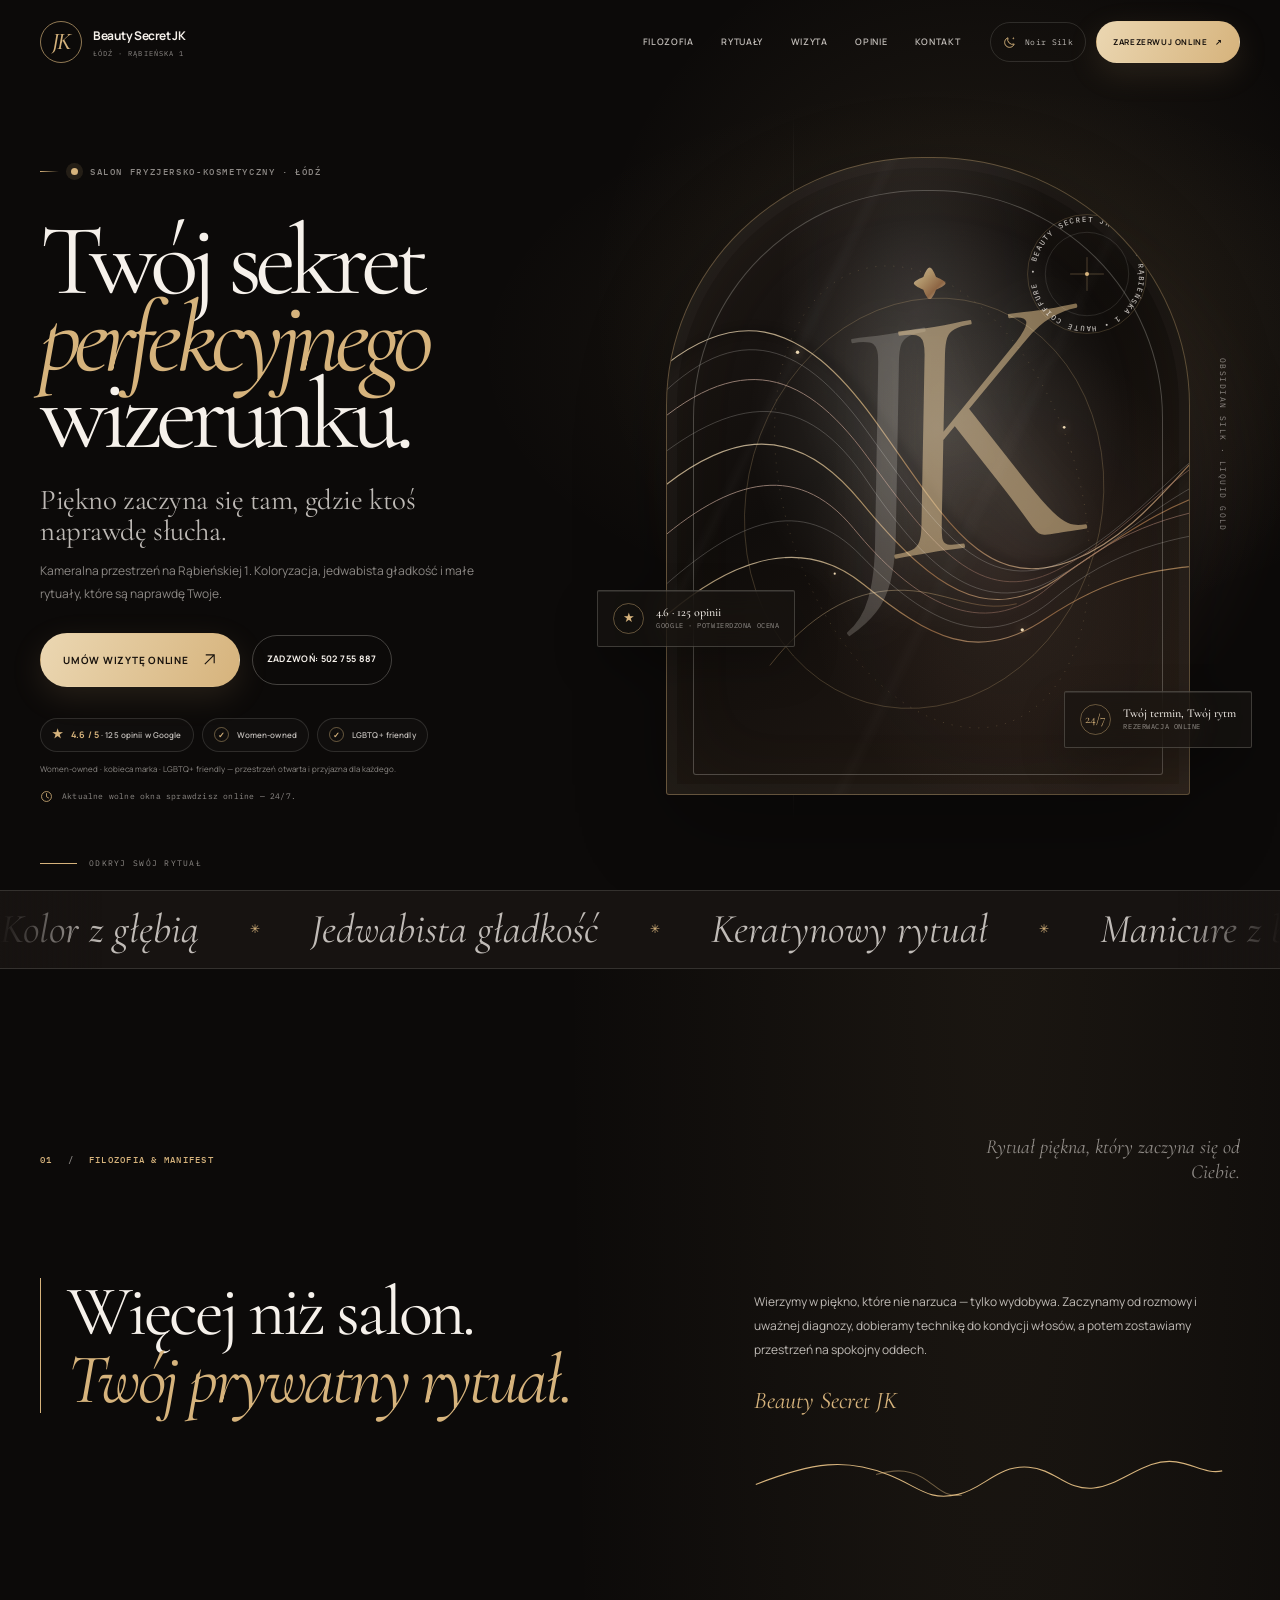
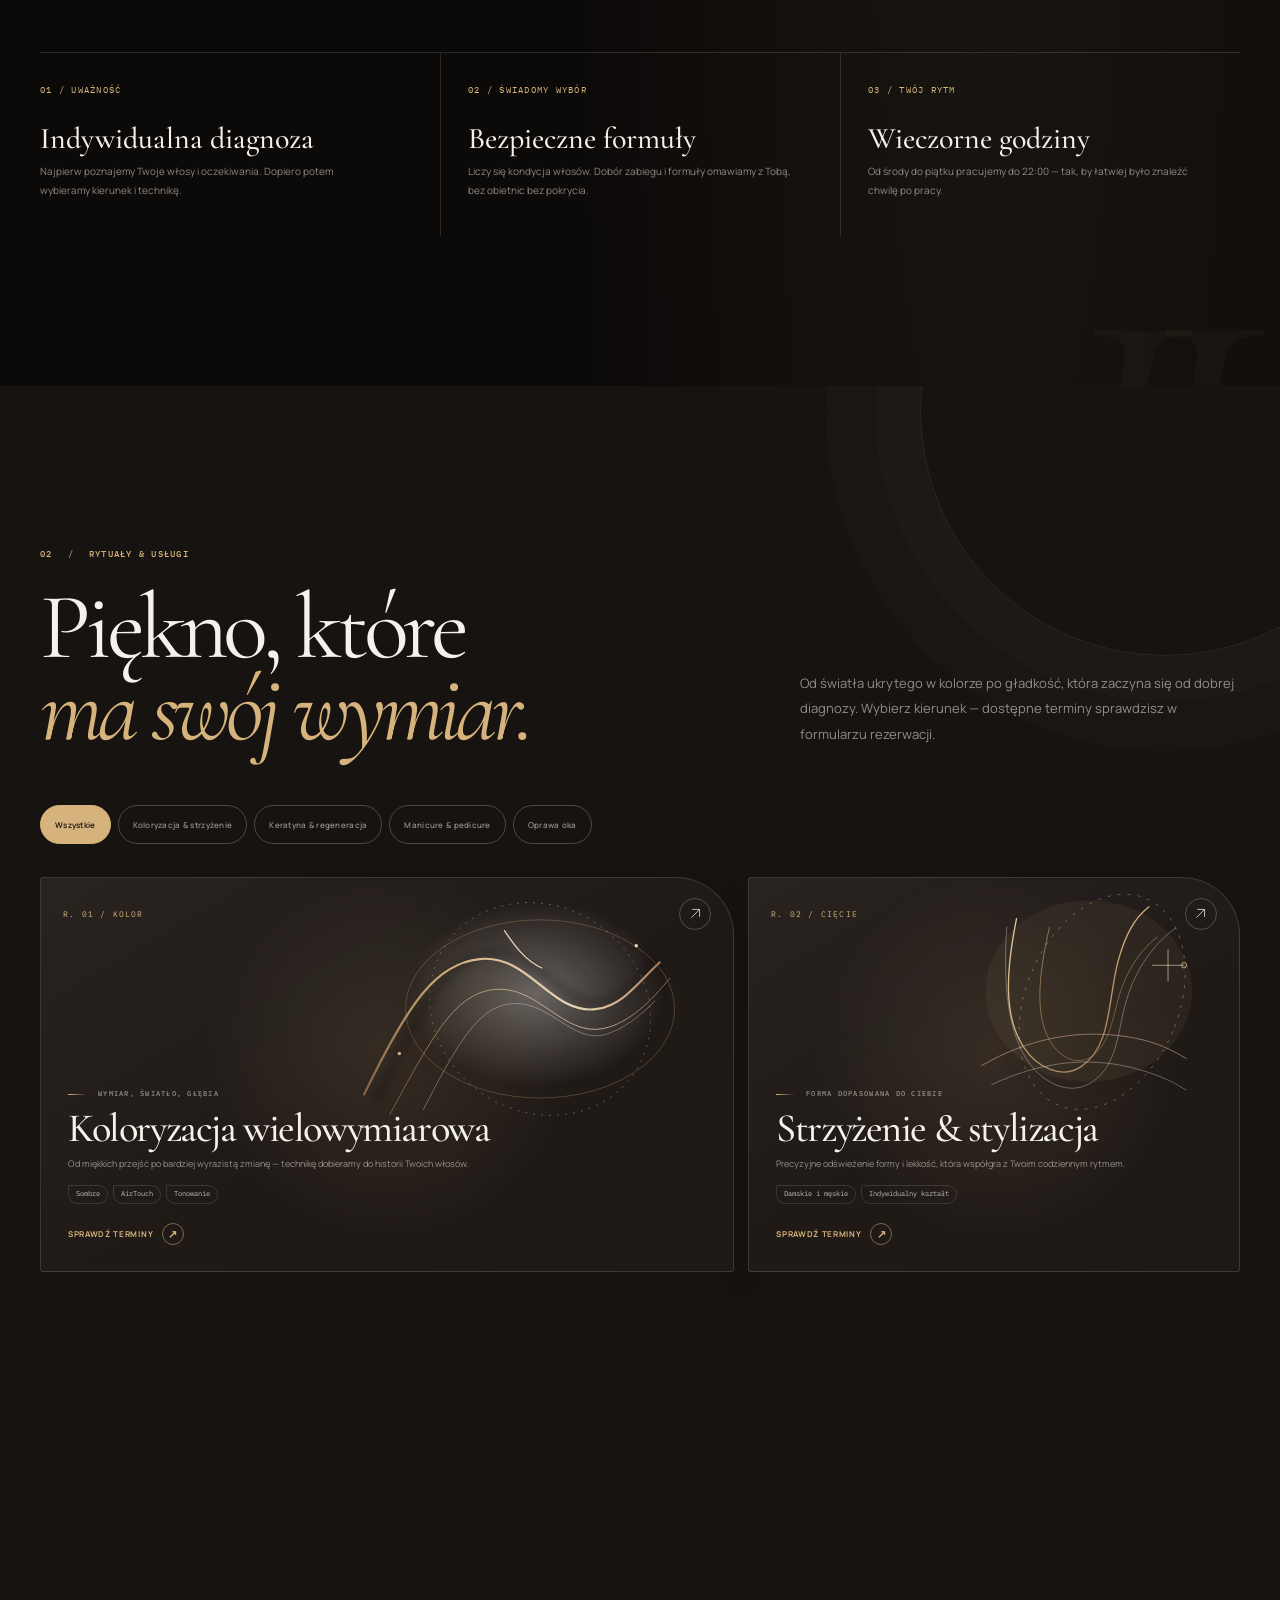
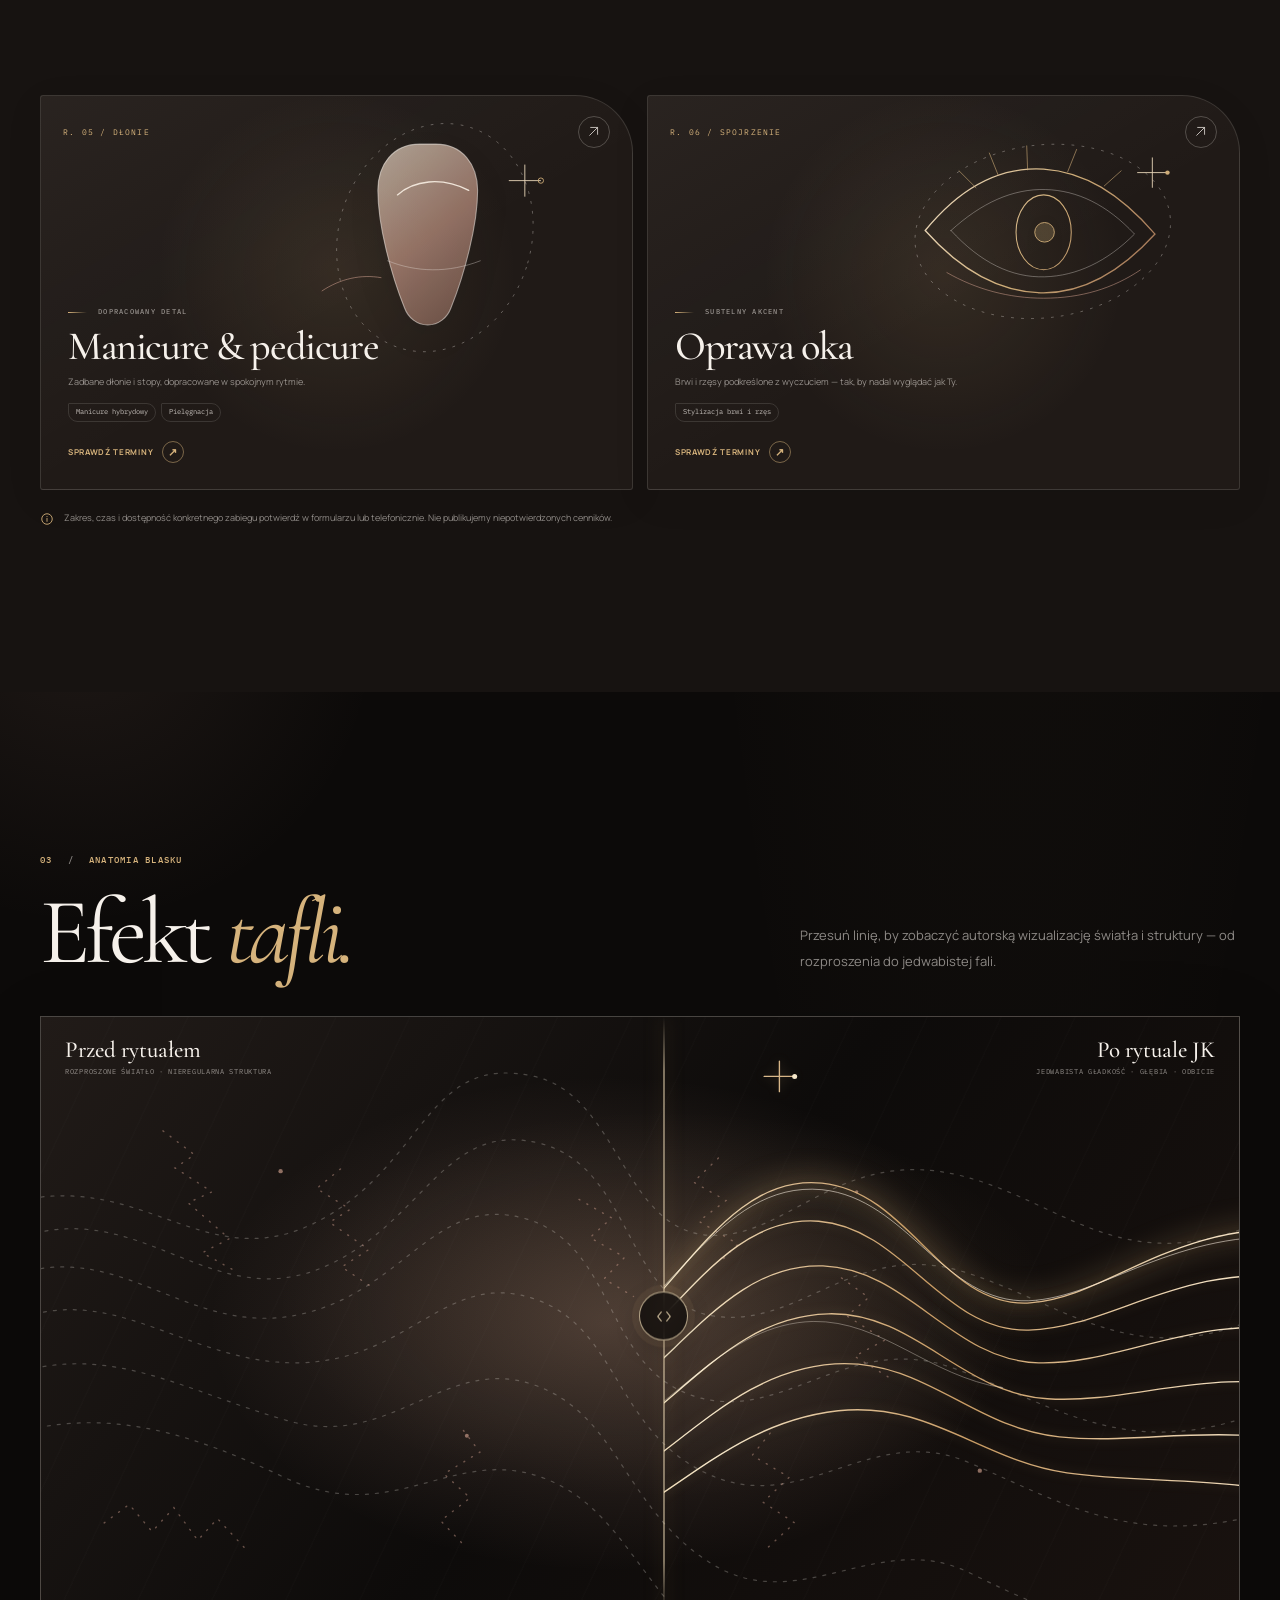
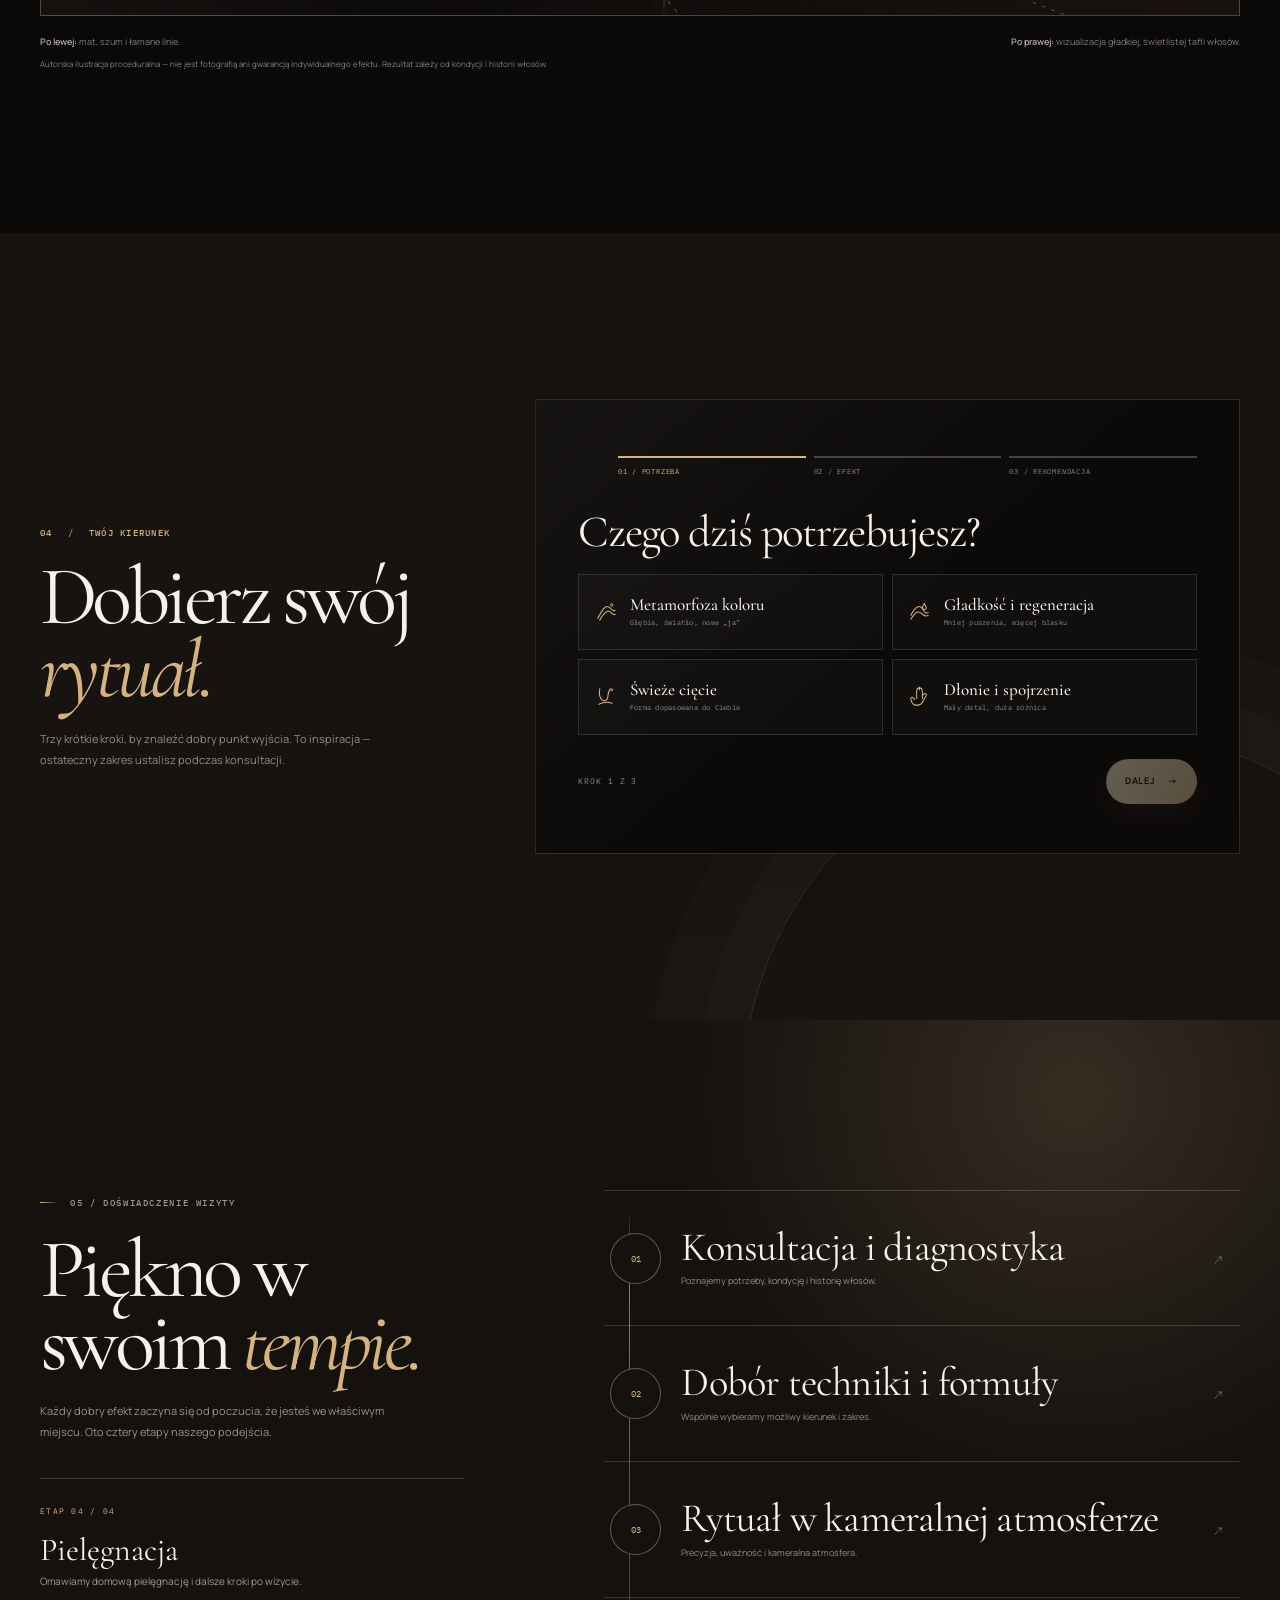
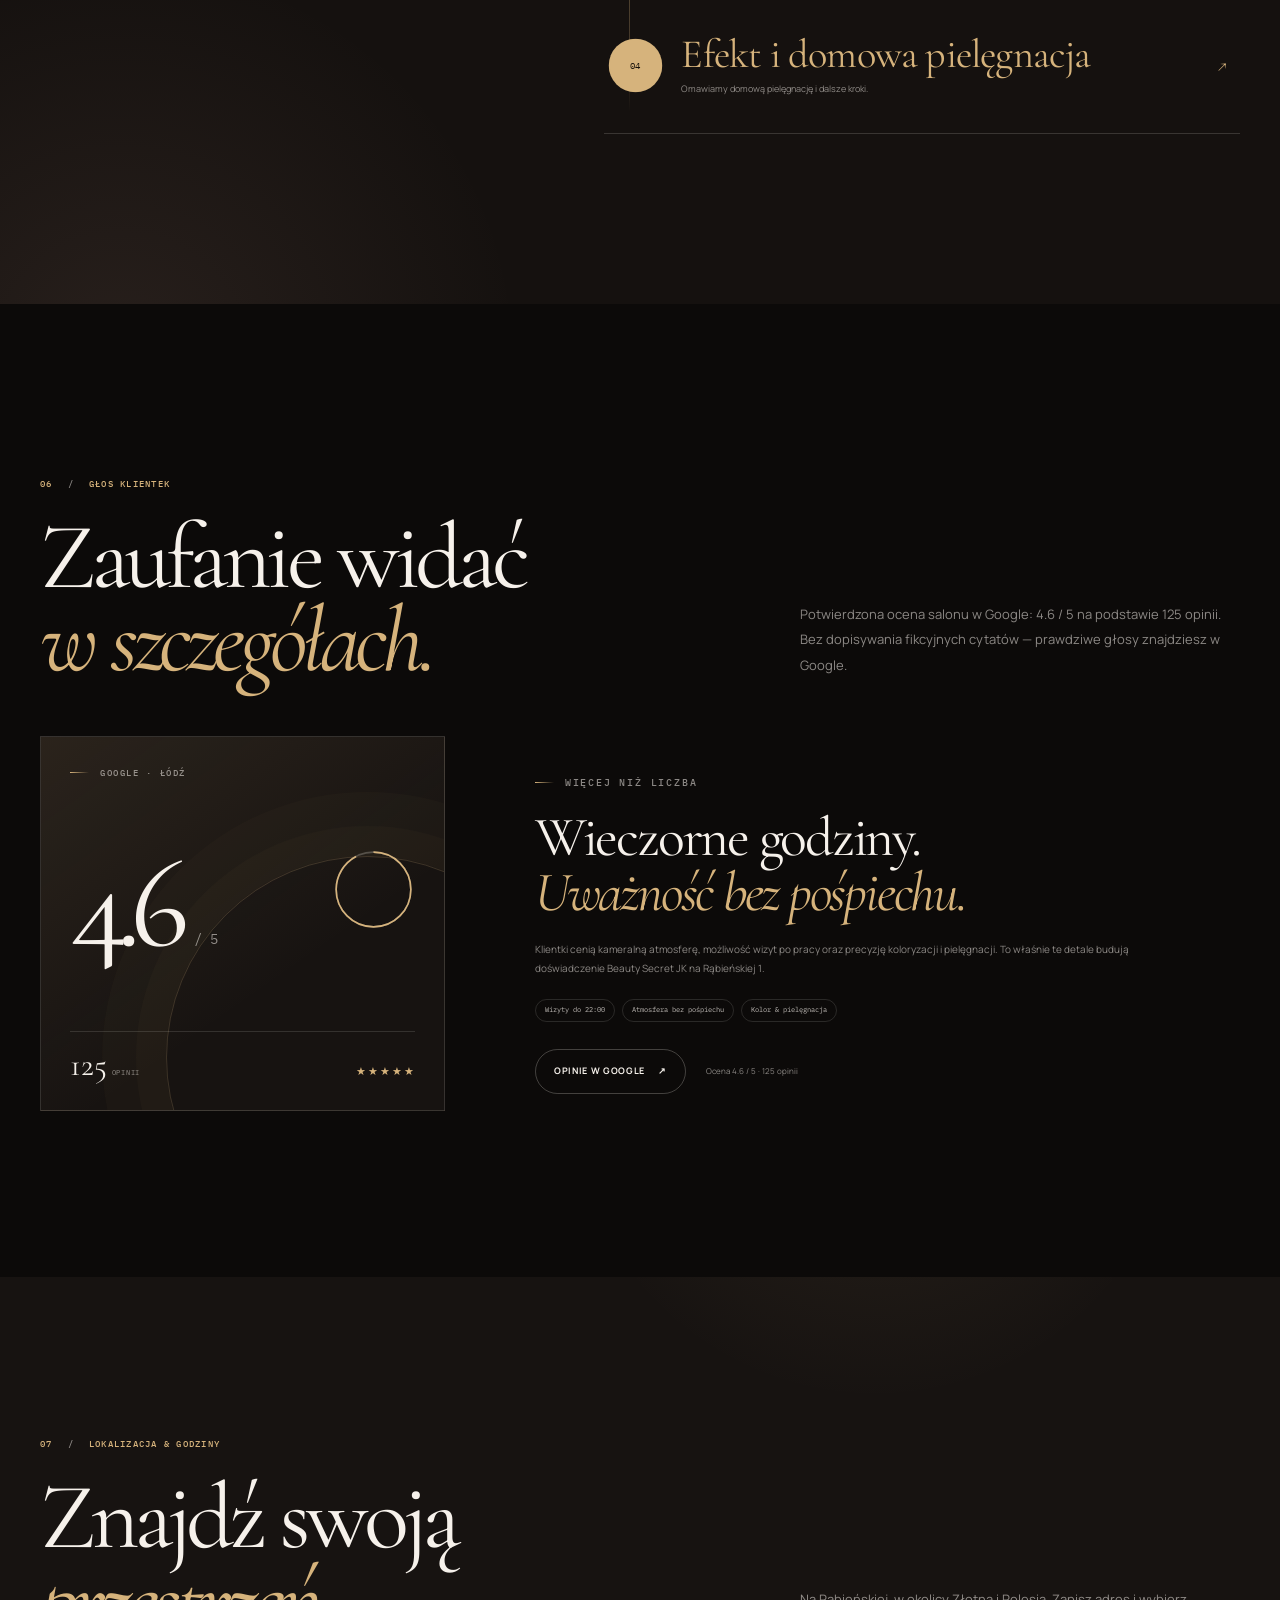
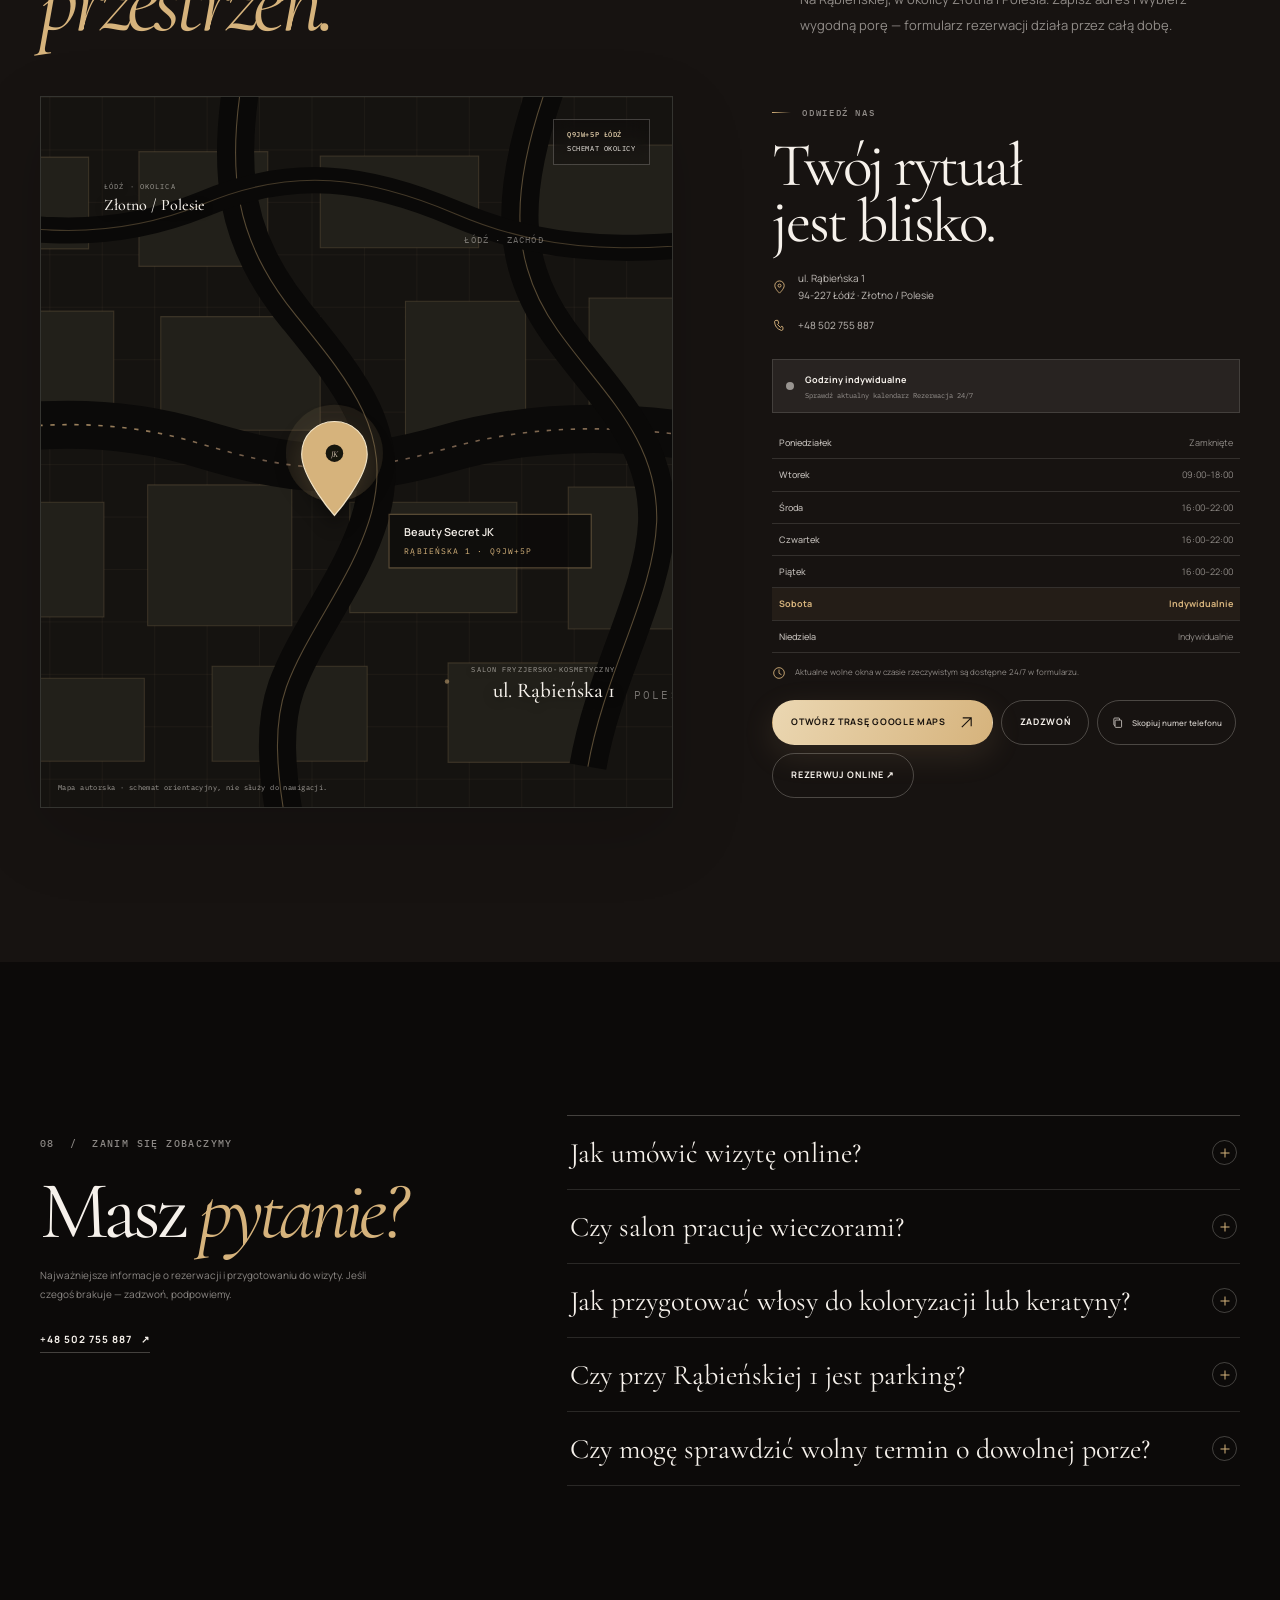
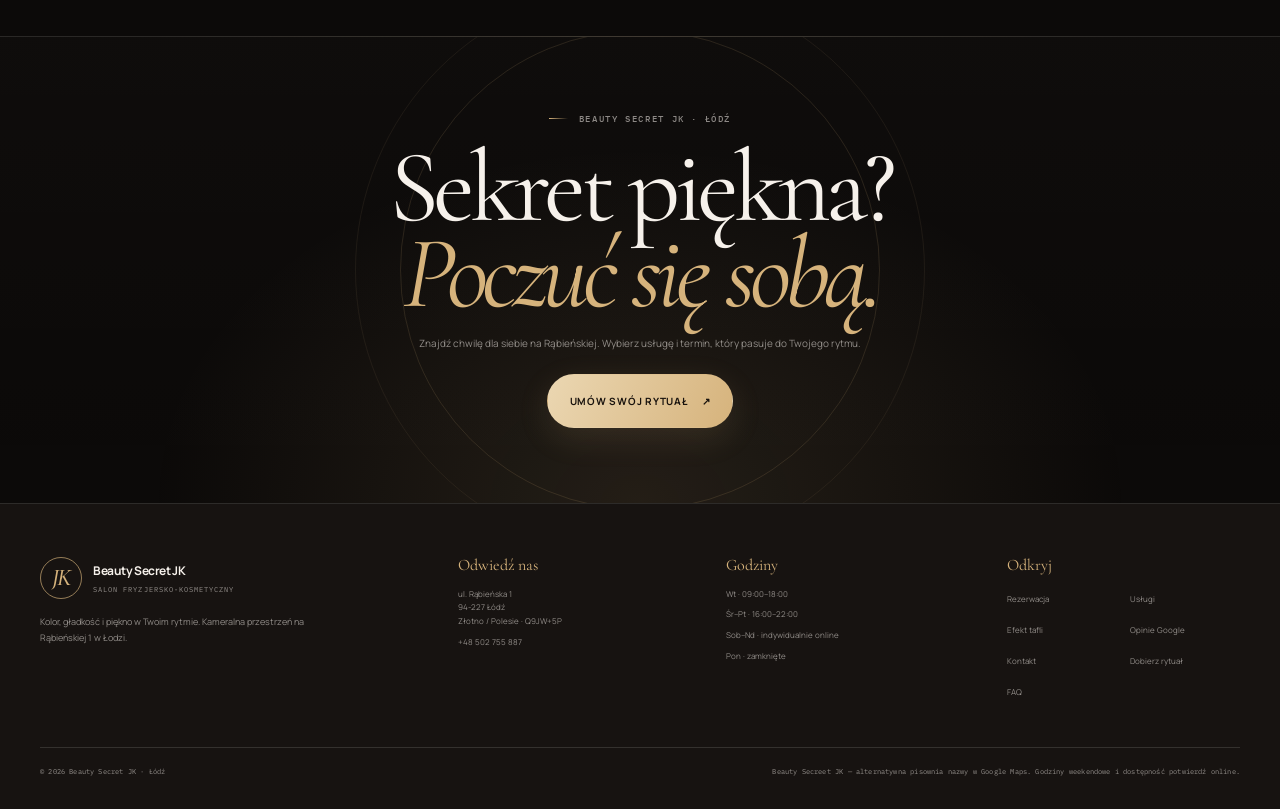
==== index.html @ 76673df2 "Initial deploy: Beauty Secret JK website" ====
<!doctype html>
<html lang="pl" data-theme="noir">
<head>
  <meta charset="utf-8">
  <meta name="viewport" content="width=device-width, initial-scale=1, viewport-fit=cover">
  <meta name="theme-color" content="#0c0a09">
  <meta name="description" content="Beauty Secret JK — kameralny salon fryzjersko-kosmetyczny w Łodzi. Koloryzacja, keratynowe wygładzanie, regeneracja, manicure i oprawa oka. Rąbieńska 1.">
  <meta property="og:type" content="website">
  <meta property="og:title" content="Beauty Secret JK — Twój sekret perfekcyjnego wizerunku">
  <meta property="og:description" content="Salon fryzjersko-kosmetyczny na Rąbieńskiej 1 w Łodzi. Umów swój rytuał piękna online — dostępne terminy 24/7.">
  <meta property="og:locale" content="pl_PL">
<link rel="canonical" href="https://beautysecretjk.pl/">
<meta property="og:url" content="https://beautysecretjk.pl/">
  <title>Beauty Secret JK — salon fryzjersko-kosmetyczny w Łodzi</title>
  <link rel="preconnect" href="https://fonts.googleapis.com">
  <link rel="preconnect" href="https://fonts.gstatic.com" crossorigin>
  <link href="https://fonts.googleapis.com/css2?family=Cormorant+Garamond:ital,wght@0,400;0,500;0,600;1,400;1,500&family=Manrope:wght@400;500;600;700&family=IBM+Plex+Mono:wght@400;500&display=swap" rel="stylesheet">
  <script>document.documentElement.classList.add('js');</script>
  <script type="application/ld+json">
  {
    "@context": "https://schema.org",
    "@type": ["HairSalon", "BeautySalon"],
    "name": "Beauty Secret JK",
    "alternateName": ["Beauty Secreet JK"],
    "description": "Salon fryzjersko-kosmetyczny w Łodzi: koloryzacja, strzyżenie, keratynowe wygładzanie i regeneracja włosów, manicure oraz stylizacja brwi i rzęs.",
    "telephone": "+48502755887",
    "address": {
      "@type": "PostalAddress",
      "streetAddress": "ul. Rąbieńska 1",
      "postalCode": "94-227",
      "addressLocality": "Łódź",
      "addressCountry": "PL"
    },
    "areaServed": { "@type": "City", "name": "Łódź" },
    "hasMap": "https://www.google.com/maps/dir/?api=1&destination=R%C4%85bie%C5%84ska+1%2C+94-227+%C5%81%C3%B3d%C5%BA",
    "sameAs": ["https://beautysecretjk.pl/rezerwacja"],
    "aggregateRating": {
      "@type": "AggregateRating",
      "ratingValue": "4.6",
      "bestRating": "5",
      "reviewCount": "125"
    },
    "openingHours": ["Tu 09:00-18:00", "We 16:00-22:00", "Th 16:00-22:00", "Fr 16:00-22:00"],
    "potentialAction": {
      "@type": "BookAction",
      "target": {
        "@type": "EntryPoint",
        "urlTemplate": "https://beautysecretjk.pl/rezerwacja",
        "actionPlatform": [
          "https://schema.org/DesktopWebPlatform",
          "https://schema.org/MobileWebPlatform"
        ]
      }
    }
  }
  </script>
  <style>
    :root {
      color-scheme: dark;
      --bg: #0c0a09;
      --bg-soft: #171311;
      --bg-raised: #201a17;
      --text: #f6f1eb;
      --text-soft: rgba(246, 241, 235, .76);
      --muted: rgba(246, 241, 235, .55);
      --line: rgba(246, 241, 235, .13);
      --line-strong: rgba(246, 241, 235, .24);
      --gold: #d6b37c;
      --gold-text: #d6b37c;
      --gold-soft: #ebd7b2;
      --rose: #cfa08e;
      --glass: rgba(23, 19, 17, .76);
      --glass-card: rgba(246, 241, 235, .075);
      --serif: "Cormorant Garamond", "Iowan Old Style", Georgia, serif;
      --sans: "Manrope", "Avenir Next", Avenir, Arial, sans-serif;
      --mono: "IBM Plex Mono", "SFMono-Regular", Consolas, monospace;
      --container: min(1280px, calc(100% - 80px));
      --header-height: 84px;
      --ease: cubic-bezier(.22, .72, .2, 1);
      --ease-soft: cubic-bezier(.16, 1, .3, 1);
    }
    :root[data-theme="pearl"] {
      color-scheme: light;
      --bg: #f7f3ec;
      --bg-soft: #ede5d8;
      --bg-raised: #e6dccd;
      --text: #1a1512;
      --text-soft: rgba(26, 21, 18, .78);
      --muted: rgba(26, 21, 18, .70);
      --line: rgba(26, 21, 18, .14);
      --line-strong: rgba(26, 21, 18, .27);
      --gold: #a67c46;
      --gold-text: #6b4b23;
      --gold-soft: #c49a63;
      --rose: #b98270;
      --glass: rgba(247, 243, 236, .82);
      --glass-card: rgba(255, 255, 255, .54);
    }
    *, *::before, *::after { box-sizing: border-box; }
    html { scroll-behavior: smooth; scroll-padding-top: calc(var(--header-height) + 22px); }
    body {
      margin: 0;
      overflow-x: hidden;
      background: radial-gradient(ellipse at 78% 6%, rgba(214, 179, 124, .075), transparent 31%), var(--bg);
      color: var(--text);
      font: 400 14px/1.7 var(--sans);
      -webkit-font-smoothing: antialiased;
      text-rendering: optimizeLegibility;
      transition: background-color .4s ease, color .4s ease;
    }
    body::before {
      position: fixed;
      z-index: 1000;
      inset: 0;
      pointer-events: none;
      content: "";
      opacity: .025;
      background-image: url("data:image/svg+xml,%3Csvg viewBox='0 0 180 180' xmlns='http://www.w3.org/2000/svg'%3E%3Cfilter id='n'%3E%3CfeTurbulence type='fractalNoise' baseFrequency='.88' numOctaves='3' stitchTiles='stitch'/%3E%3C/filter%3E%3Crect width='100%25' height='100%25' filter='url(%23n)' opacity='.75'/%3E%3C/svg%3E");
      mix-blend-mode: soft-light;
    }
    img, svg { display: block; max-width: 100%; }
    a { color: inherit; text-decoration: none; }
    button, input { color: inherit; font: inherit; }
    button, a { -webkit-tap-highlight-color: transparent; }
    button { touch-action: manipulation; }
    [hidden] { display: none !important; }
    :focus-visible { outline: 2px solid var(--gold); outline-offset: 4px; }
    ::selection { color: var(--bg); background: var(--gold); }
    .skip-link {
      position: fixed; z-index: 2000; top: 12px; left: 16px; padding: 10px 16px;
      border-radius: 99px; color: var(--bg); background: var(--gold);
      transform: translateY(-160%); transition: transform .25s var(--ease);
    }
    .skip-link:focus { transform: translateY(0); }
    html.theme-switching *, html.theme-switching *::before, html.theme-switching *::after { transition: none !important; }
    .page-progress { position: fixed; z-index: 1200; inset: 0 auto auto 0; width: 0; height: 2px; background: linear-gradient(90deg, var(--rose), var(--gold-soft)); box-shadow: 0 0 14px rgba(214, 179, 124, .48); pointer-events: none; }
    .cursor-glow {
      position: fixed; z-index: 3; top: 0; left: 0; width: 430px; height: 430px; border-radius: 50%;
      opacity: 0; pointer-events: none; transform: translate(-50%, -50%);
      background: radial-gradient(circle, rgba(214, 179, 124, .13), rgba(207, 160, 142, .045) 33%, transparent 68%);
      mix-blend-mode: screen; transition: opacity .3s ease;
    }
    .cursor-glow.is-visible { opacity: .8; }
    .container { width: var(--container); margin-inline: auto; }
    .eyebrow { display: inline-flex; align-items: center; gap: 11px; margin: 0; color: var(--muted); font: 500 9px/1.5 var(--mono); letter-spacing: .18em; text-transform: uppercase; }
    .eyebrow::before { width: 19px; height: 1px; flex: 0 0 auto; content: ""; background: linear-gradient(90deg, var(--gold), transparent); }
    .eyebrow--light { color: rgba(246, 241, 235, .6); }
    .eyebrow--light::before { background: linear-gradient(90deg, var(--gold), transparent); }
    .section-kicker { display: flex; align-items: center; gap: 15px; color: var(--gold-text); font: 500 9px/1 var(--mono); letter-spacing: .14em; text-transform: uppercase; }
    .section-kicker span { color: var(--muted); }
    .section-title { margin: 0; font: 400 clamp(3.2rem, 7.3vw, 7.1rem)/.88 var(--serif); letter-spacing: -.055em; }
    .section-title em { color: var(--gold); font-weight: 400; }
    .section-intro { max-width: 440px; margin: 0; color: var(--muted); font-size: 13px; line-height: 1.95; }
    .section-head { display: flex; align-items: end; justify-content: space-between; gap: 45px; margin-bottom: 54px; }
    .section-head .heading-block { display: grid; gap: 20px; }
    .section-head .section-intro { padding-bottom: 4px; }
    .gold-rule { width: 100%; height: 1px; border: 0; background: linear-gradient(90deg, transparent, var(--gold), rgba(207, 160, 142, .38), transparent); opacity: .62; }
    .button {
      --mag-x: 0px; --mag-y: 0px;
      position: relative; isolation: isolate; display: inline-flex; align-items: center; justify-content: center; gap: 13px;
      min-height: 54px; padding: 0 22px; border: 1px solid transparent; border-radius: 999px;
      font-size: 10px; font-weight: 700; letter-spacing: .075em; line-height: 1.2; text-transform: uppercase;
      cursor: pointer; transform: translate3d(var(--mag-x), var(--mag-y), 0);
      transition: transform .35s var(--ease), color .3s ease, background .3s ease, border-color .3s ease, box-shadow .3s ease;
    }
    .button svg { width: 15px; height: 15px; flex: 0 0 auto; transition: transform .3s var(--ease); }
    .button:hover svg { transform: translate(3px, -3px); }
    .button--gold { color: #18120d; background: linear-gradient(115deg, var(--gold-soft), var(--gold)); box-shadow: 0 10px 32px rgba(214, 179, 124, .13); }
    .button--gold:hover { box-shadow: 0 14px 40px rgba(214, 179, 124, .25); filter: brightness(1.06); }
    .button--ghost { border-color: var(--line-strong); color: var(--text); background: transparent; }
    .button--ghost:hover { border-color: var(--gold); color: var(--gold); background: rgba(214, 179, 124, .055); }
    .button--small { min-height: 45px; padding-inline: 18px; font-size: 9px; }
    .text-link { display: inline-flex; align-items: center; gap: 9px; padding-bottom: 4px; border-bottom: 1px solid var(--line-strong); font-size: 10px; font-weight: 700; letter-spacing: .1em; text-transform: uppercase; transition: color .25s, gap .25s, border-color .25s; }
    .text-link:hover { gap: 14px; border-color: var(--gold); color: var(--gold); }

    /* A brief opening gesture: decorative only, never a loading dependency. */
    .intro-screen { display: none; }
    html.js .intro-screen {
      position: fixed; z-index: 1500; inset: 0; display: grid; place-content: center; justify-items: center; gap: 17px;
      color: var(--text); background: var(--bg); pointer-events: none;
      animation: intro-unveil .8s var(--ease) forwards;
    }
    .intro-screen::before { position: absolute; inset: 0; content: ""; background: radial-gradient(circle at 50% 46%, rgba(214, 179, 124, .12), transparent 25%); }
    .intro-seal { position: relative; display: grid; place-items: center; width: 79px; height: 79px; border: 1px solid rgba(214, 179, 124, .6); border-radius: 50%; color: var(--gold); font: italic 500 38px/.8 var(--serif); letter-spacing: -.08em; text-shadow: 0 0 25px rgba(214, 179, 124, .45); animation: intro-mark .8s var(--ease-soft) both; }
    .intro-seal::before, .intro-seal::after { position: absolute; inset: 5px; border: 1px solid rgba(214, 179, 124, .2); border-radius: inherit; content: ""; }
    .intro-seal::after { inset: -7px; border-color: rgba(214, 179, 124, .13); }
    .intro-caption { position: relative; margin: 0; color: var(--muted); font: 400 8px/1.3 var(--mono); letter-spacing: .24em; text-transform: uppercase; animation: intro-mark .7s .08s both; }
    @keyframes intro-unveil { 0% { opacity: 1; clip-path: inset(0 0 0 0); } 100% { opacity: 0; visibility: hidden; clip-path: inset(0 0 100% 0); } }
    @keyframes intro-mark { 0% { opacity: 0; transform: scale(.78); } 65% { opacity: 1; transform: scale(1.06); } 100% { opacity: 1; transform: scale(1); } }

    /* Navigation */
    .site-header { position: fixed; z-index: 110; inset: 0 0 auto; border-bottom: 1px solid transparent; background: transparent; transition: background .35s ease, border-color .35s ease, box-shadow .35s ease; }
    .site-header.is-scrolled { border-color: var(--line); background: var(--glass); box-shadow: 0 10px 36px rgba(0, 0, 0, .08); backdrop-filter: blur(18px) saturate(1.14); -webkit-backdrop-filter: blur(18px) saturate(1.14); }
    .header-inner { display: flex; align-items: center; gap: clamp(17px, 2.3vw, 34px); width: var(--container); min-height: var(--header-height); margin-inline: auto; }
    .brand { display: inline-flex; align-items: center; gap: 11px; flex: 0 0 auto; }
    .brand-mark { display: grid; place-items: center; width: 42px; height: 42px; border: 1px solid rgba(214, 179, 124, .66); border-radius: 50%; color: var(--gold); font: italic 500 24px/.8 var(--serif); letter-spacing: -.09em; }
    .brand-type { display: grid; gap: 4px; }
    .brand-type strong { font-size: 12px; font-weight: 700; letter-spacing: -.035em; }
    .brand-type small { color: var(--muted); font: 400 7px/1.2 var(--mono); letter-spacing: .15em; text-transform: uppercase; }
    .desktop-nav { display: flex; align-items: center; justify-content: center; gap: clamp(15px, 2.15vw, 31px); margin-left: auto; }
    .desktop-nav a { position: relative; padding: 11px 0; color: var(--text-soft); font-size: 9px; font-weight: 600; letter-spacing: .075em; text-transform: uppercase; transition: color .25s ease; }
    .desktop-nav a::after { position: absolute; right: 0; bottom: 4px; left: 0; height: 1px; content: ""; background: var(--gold); transform: scaleX(0); transform-origin: left; transition: transform .28s var(--ease); }
    .desktop-nav a:hover, .desktop-nav a[aria-current="location"] { color: var(--gold); }
    .desktop-nav a:hover::after, .desktop-nav a[aria-current="location"]::after { transform: scaleX(1); }
    .header-actions { display: flex; align-items: center; gap: 10px; flex: 0 0 auto; }
    .theme-toggle { display: inline-flex; align-items: center; gap: 8px; min-height: 40px; padding: 0 12px; border: 1px solid var(--line); border-radius: 99px; color: var(--text-soft); background: transparent; font: 400 8px/1 var(--mono); letter-spacing: .045em; cursor: pointer; transition: border-color .25s, color .25s, background .25s; }
    .theme-toggle:hover { border-color: var(--gold); color: var(--gold); }
    .theme-toggle svg { width: 14px; height: 14px; color: var(--gold); }
    .header-book { min-height: 42px; gap: 8px; padding-inline: 16px; font-size: 8px; }
    .menu-toggle { display: none; place-items: center; width: 42px; height: 42px; padding: 0; border: 1px solid var(--line-strong); border-radius: 50%; color: var(--text); background: transparent; cursor: pointer; }
    .menu-lines, .menu-lines::before, .menu-lines::after { display: block; width: 16px; height: 1px; background: currentColor; transition: transform .3s var(--ease), top .3s var(--ease), background .2s; }
    .menu-lines { position: relative; }
    .menu-lines::before, .menu-lines::after { position: absolute; left: 0; content: ""; }
    .menu-lines::before { top: -5px; }
    .menu-lines::after { top: 5px; }
    .menu-toggle[aria-expanded="true"] .menu-lines { background: transparent; }
    .menu-toggle[aria-expanded="true"] .menu-lines::before { top: 0; transform: rotate(45deg); }
    .menu-toggle[aria-expanded="true"] .menu-lines::after { top: 0; transform: rotate(-45deg); }
    .mobile-menu { display: none; }

    /* 01 — Hero: silk waves, a rotating seal and the JK monogram. */
    .hero { position: relative; min-height: min(890px, 100svh); overflow: hidden; isolation: isolate; background: radial-gradient(ellipse at 76% 40%, rgba(214, 179, 124, .09), transparent 36%), var(--bg); }
    .hero::before { position: absolute; z-index: -1; inset: 0; content: ""; background: radial-gradient(530px circle at var(--pointer-x, 76%) var(--pointer-y, 34%), rgba(214, 179, 124, .105), transparent 72%); pointer-events: none; transition: background .12s linear; }
    .hero::after { position: absolute; z-index: -1; top: 13%; right: 38%; bottom: 8%; width: 1px; content: ""; background: linear-gradient(transparent, var(--line) 18%, var(--line) 82%, transparent); }
    .hero-inner { position: relative; display: grid; grid-template-columns: .91fr 1.09fr; align-items: center; gap: clamp(26px, 4.3vw, 70px); width: var(--container); min-height: min(890px, 100svh); margin-inline: auto; padding-top: calc(var(--header-height) + 25px); padding-bottom: 54px; }
    .hero-copy { position: relative; z-index: 4; padding: 25px 0 12px; }
    .hero-copy > * { animation: hero-rise .85s var(--ease-soft) both; animation-delay: calc(var(--hero-order, 0) * 95ms + 100ms); }
    .hero-copy > :nth-child(1) { --hero-order: 0; }
    .hero-copy > :nth-child(2) { --hero-order: 1; }
    .hero-copy > :nth-child(3) { --hero-order: 2; }
    .hero-copy > :nth-child(4) { --hero-order: 3; }
    .hero-copy > :nth-child(5) { --hero-order: 4; }
    .hero-copy > :nth-child(6) { --hero-order: 5; }
    .hero-copy > :nth-child(7) { --hero-order: 6; }
    .hero-copy > :nth-child(8) { --hero-order: 7; }
    @keyframes hero-rise { from { opacity: 0; transform: translateY(22px); } to { opacity: 1; transform: translateY(0); } }
    .hero-kicker { display: inline-flex; align-items: center; gap: 12px; margin-bottom: clamp(28px, 5vh, 46px); }
    .hero-kicker .live-dot { width: 7px; height: 7px; border-radius: 50%; background: var(--gold); box-shadow: 0 0 0 5px rgba(214, 179, 124, .12); animation: dot-breathe 2.5s ease-in-out infinite; }
    @keyframes dot-breathe { 50% { box-shadow: 0 0 0 10px rgba(214, 179, 124, 0); } }
    .hero h1 { display: grid; margin: 0; font: 400 clamp(4.3rem, 7.9vw, 8.1rem)/.76 var(--serif); letter-spacing: -.068em; }
    .hero h1 .line { display: block; }
    .hero h1 em { color: var(--gold); font-weight: 400; }
    .hero-lede { max-width: 440px; margin: 30px 0 0; color: var(--text-soft); font: 400 clamp(1.45rem, 2.25vw, 2.05rem)/1.08 var(--serif); letter-spacing: -.015em; }
    .hero-description { max-width: 435px; margin: 14px 0 0; color: var(--muted); font-size: 12px; line-height: 1.9; }
    .hero-actions { display: flex; flex-wrap: wrap; align-items: center; gap: 12px; margin-top: 27px; }
    .hero-phone { min-height: 50px; padding-inline: 14px; font-size: 9px; letter-spacing: .04em; }
    .hero-proof { display: flex; flex-wrap: wrap; align-items: center; gap: 8px; margin: 31px 0 0; padding: 0; list-style: none; }
    .proof-pill { display: inline-flex; align-items: center; gap: 8px; min-height: 34px; padding: 0 11px; border: 1px solid var(--line); border-radius: 99px; color: var(--text-soft); background: rgba(255, 255, 255, .018); font-size: 8px; font-weight: 600; letter-spacing: .015em; }
    .proof-pill strong { color: var(--gold-text); font-size: 9px; }
    .proof-star { color: var(--gold); font-size: 12px; }
    .proof-check { display: grid; place-items: center; width: 15px; height: 15px; border: 1px solid rgba(214, 179, 124, .44); border-radius: 50%; color: var(--gold); font-size: 8px; }
    .hero-booksy-note { display: flex; align-items: center; gap: 9px; margin: 15px 0 0; color: var(--muted); font: 400 8px/1.6 var(--mono); letter-spacing: .025em; }
    .hero-booksy-note svg { width: 13px; height: 13px; flex: 0 0 auto; color: var(--gold); }
    .hero-inclusion-note { max-width: 460px; margin: 10px 0 0; color: var(--muted); font-size: 8px; line-height: 1.65; }
    .hero-visual { --tilt-x: 0deg; --tilt-y: 0deg; position: relative; justify-self: end; width: min(100%, 665px); aspect-ratio: .93; max-height: 720px; animation: hero-art-in 1s var(--ease-soft) .18s both; transform: perspective(1200px) rotateX(var(--tilt-y)) rotateY(var(--tilt-x)); transition: transform .25s ease; }
    @keyframes hero-art-in { from { opacity: 0; transform: perspective(1200px) translateY(28px) scale(.97); } to { opacity: 1; transform: perspective(1200px) translateY(0) scale(1) rotateX(var(--tilt-y)) rotateY(var(--tilt-x)); } }
    .hero-visual-glow { position: absolute; inset: 5% -9% 2% 3%; border-radius: 50%; background: radial-gradient(ellipse, rgba(214, 179, 124, .18), rgba(207, 160, 142, .09) 38%, transparent 69%); filter: blur(24px); }
    .hero-arch { position: absolute; z-index: 1; inset: 3% 8% 2%; overflow: hidden; border: 1px solid rgba(214, 179, 124, .38); border-radius: 49% 49% 3px 3px / 39% 39% 3px 3px; background: radial-gradient(ellipse at 48% 22%, rgba(246, 241, 235, .105), transparent 36%), radial-gradient(ellipse at 65% 65%, rgba(207, 160, 142, .105), transparent 42%), linear-gradient(146deg, #201a17 0%, #100d0b 43%, #241b15 100%); box-shadow: 0 32px 90px rgba(0, 0, 0, .28), inset 0 0 0 10px rgba(246, 241, 235, .018), inset 0 0 90px rgba(214, 179, 124, .045); }
    :root[data-theme="pearl"] .hero-arch { background: radial-gradient(ellipse at 47% 20%, rgba(255, 255, 255, .82), transparent 38%), radial-gradient(ellipse at 68% 63%, rgba(207, 160, 142, .20), transparent 43%), linear-gradient(145deg, #e9dece 0%, #cdb89c 48%, #f2eadf 100%); box-shadow: 0 32px 90px rgba(74, 54, 34, .13), inset 0 0 0 10px rgba(255, 255, 255, .12); }
    .hero-arch::before { position: absolute; z-index: 7; inset: 5% 5% 3%; border: 1px solid rgba(246, 241, 235, .24); border-radius: inherit; content: ""; pointer-events: none; }
    :root[data-theme="pearl"] .hero-arch::before { border-color: rgba(26, 21, 18, .18); }
    .hero-arch::after { position: absolute; z-index: 6; inset: 0; content: ""; opacity: .22; pointer-events: none; background: linear-gradient(116deg, transparent 26%, rgba(255, 255, 255, .08) 27%, transparent 28% 57%, rgba(255, 255, 255, .055) 58%, transparent 59%); mix-blend-mode: screen; }
    .hero-svg { position: absolute; z-index: 2; inset: 4% 0 0; width: 100%; height: 96%; overflow: visible; }
    .hero-svg .silk-line { fill: none; stroke-linecap: round; stroke-linejoin: round; vector-effect: non-scaling-stroke; }
    .hero-svg .silk-main { stroke: url(#hero-gold); stroke-width: 1.15; opacity: .74; stroke-dasharray: 1150; stroke-dashoffset: 0; animation: silk-travel 18s linear infinite; }
    .hero-svg .silk-fine { stroke: rgba(246, 241, 235, .45); stroke-width: .7; opacity: .68; }
    .hero-svg .silk-rose { stroke: url(#hero-rose); stroke-width: 1; opacity: .58; animation: silk-drift 12s ease-in-out infinite alternate; }
    .hero-svg .silk-shadow { stroke: rgba(0, 0, 0, .34); stroke-width: 8; filter: blur(5px); opacity: .45; }
    .hero-svg .halo { fill: none; stroke: rgba(214, 179, 124, .3); stroke-width: .8; vector-effect: non-scaling-stroke; }
    .hero-svg .spark { fill: var(--gold-soft); filter: drop-shadow(0 0 6px rgba(214, 179, 124, .9)); transform-box: fill-box; transform-origin: center; animation: spark-pulse 3.8s ease-in-out infinite alternate; }
    @keyframes silk-travel { to { stroke-dashoffset: -1150; } }
    @keyframes silk-drift { to { transform: translate3d(-10px, 9px, 0); opacity: .85; } }
    @keyframes spark-pulse { to { opacity: .48; transform: scale(.68); } }
    .hero-monogram { position: absolute; z-index: 3; top: 44%; left: 52%; color: rgba(246, 241, 235, .19); font: italic 400 clamp(14rem, 28vw, 24rem)/.62 var(--serif); letter-spacing: -.15em; white-space: nowrap; transform: translate(-54%, -50%) rotate(-9deg); user-select: none; text-shadow: 0 0 50px rgba(246, 241, 235, .09); mix-blend-mode: screen; }
    :root[data-theme="pearl"] .hero-monogram { color: rgba(26, 21, 18, .12); mix-blend-mode: multiply; }
    .hero-monogram span { color: rgba(214, 179, 124, .56); }
    .seal-orbit { position: absolute; z-index: 4; top: 7%; right: 6%; width: 142px; height: 142px; overflow: visible; animation: seal-float 7.5s ease-in-out infinite; }
    .seal-orbit .seal-spin { transform-box: fill-box; transform-origin: center; animation: seal-turn 36s linear infinite; }
    .seal-orbit text { fill: var(--text-soft); font: 500 8.3px var(--mono); letter-spacing: 2.15px; }
    .seal-orbit .seal-star { fill: var(--gold); font-size: 12px; }
    @keyframes seal-turn { to { transform: rotate(360deg); } }
    @keyframes seal-float { 50% { transform: translateY(-8px) rotate(2deg); } }
    .floating-card { position: absolute; z-index: 8; display: flex; align-items: center; gap: 12px; padding: 12px 15px; border: 1px solid rgba(246, 241, 235, .19); border-radius: 2px; color: var(--text); background: rgba(24, 20, 17, .65); box-shadow: 0 18px 45px rgba(0, 0, 0, .23), inset 0 1px 0 rgba(255, 255, 255, .09); backdrop-filter: blur(16px) saturate(1.3); -webkit-backdrop-filter: blur(16px) saturate(1.3); animation: card-float 6s ease-in-out infinite; }
    :root[data-theme="pearl"] .floating-card { border-color: rgba(26, 21, 18, .14); color: var(--text); background: rgba(247, 243, 236, .76); box-shadow: 0 18px 45px rgba(74, 54, 34, .12), inset 0 1px 0 rgba(255, 255, 255, .62); }
    .floating-card--rating { left: -3%; bottom: 24%; }
    .floating-card--booking { right: -2%; bottom: 9%; animation-delay: -2.4s; }
    .floating-icon { display: grid; place-items: center; width: 31px; height: 31px; border: 1px solid rgba(214, 179, 124, .4); border-radius: 50%; color: var(--gold); font: 400 13px/1 var(--serif); }
    .floating-copy { display: grid; gap: 3px; }
    .floating-copy strong { font: 500 12px/1 var(--serif); }
    .floating-copy small { color: var(--muted); font: 400 7px/1.3 var(--mono); letter-spacing: .08em; text-transform: uppercase; }
    @keyframes card-float { 50% { transform: translateY(-8px); } }
    .hero-side-note { position: absolute; top: 33%; right: 2%; color: var(--muted); font: 400 8px/1.4 var(--mono); letter-spacing: .18em; writing-mode: vertical-rl; text-transform: uppercase; }
    .scroll-cue { position: absolute; z-index: 4; bottom: 23px; left: max(40px, calc((100vw - 1280px) / 2)); display: inline-flex; align-items: center; gap: 12px; color: var(--muted); font: 400 8px/1 var(--mono); letter-spacing: .16em; text-transform: uppercase; }
    .scroll-cue::before { width: 37px; height: 1px; content: ""; background: var(--gold); transform-origin: left; animation: cue-pulse 2.3s var(--ease) infinite; }
    @keyframes cue-pulse { 50% { transform: scaleX(.45); } }

    /* Editorial infinite ticker */
    .marquee { position: relative; z-index: 2; overflow: hidden; padding: 18px 0; border-top: 1px solid var(--line); border-bottom: 1px solid var(--line); background: var(--bg-soft); }
    .marquee::before, .marquee::after { position: absolute; z-index: 2; top: 0; bottom: 0; width: 8%; content: ""; pointer-events: none; }
    .marquee::before { left: 0; background: linear-gradient(90deg, var(--bg-soft), transparent); }
    .marquee::after { right: 0; background: linear-gradient(270deg, var(--bg-soft), transparent); }
    .marquee-track { display: flex; width: max-content; animation: marquee-roll var(--marquee-duration, 44s) linear infinite; will-change: transform; }
    .marquee-set { display: flex; align-items: center; gap: clamp(25px, 4vw, 58px); padding-right: clamp(25px, 4vw, 58px); white-space: nowrap; }
    .marquee-item { display: inline-flex; align-items: center; gap: clamp(25px, 4vw, 58px); color: var(--text-soft); font: italic 400 clamp(1.6rem, 3.2vw, 3rem)/1 var(--serif); }
    .marquee-item i { color: var(--gold); font: 400 12px/1 var(--mono); font-style: normal; }
    @keyframes marquee-roll { to { transform: translateX(-50%); } }

    /* 02 — Manifest and values */
    .manifest { position: relative; overflow: hidden; padding: clamp(102px, 13vw, 170px) 0 clamp(95px, 12vw, 150px); }
    .manifest::after { position: absolute; right: -4%; bottom: -24%; content: "JK"; color: rgba(214, 179, 124, .035); font: italic 400 37vw/.65 var(--serif); letter-spacing: -.13em; pointer-events: none; }
    .manifest-top { display: flex; align-items: center; justify-content: space-between; gap: 30px; margin-bottom: clamp(48px, 7.5vw, 94px); }
    .manifest-top p:last-child { max-width: 300px; margin: 0; color: var(--muted); font: italic 400 20px/1.22 var(--serif); text-align: right; }
    .manifest-grid { position: relative; z-index: 1; display: grid; grid-template-columns: 1fr .83fr; align-items: start; gap: clamp(48px, 10vw, 150px); }
    .manifest-quote { position: relative; max-width: 740px; margin: 0; padding-left: 26px; border-left: 1px solid var(--gold); font: 400 clamp(2.9rem, 5.5vw, 5.75rem)/.96 var(--serif); letter-spacing: -.045em; }
    .manifest-quote em { color: var(--gold); font-weight: 400; }
    .manifest-copy { padding-top: 12px; }
    .manifest-copy p { margin: 0; color: var(--text-soft); font-size: 12px; line-height: 2; }
    .manifest-copy .signature { margin-top: 27px; color: var(--gold); font: italic 400 24px/1 var(--serif); }
    .manifest-thread { display: block; width: min(100%, 470px); height: 73px; margin-top: 25px; overflow: visible; }
    .manifest-thread path { fill: none; stroke: var(--gold); stroke-width: 1.1; stroke-dasharray: 640; stroke-dashoffset: 640; transition: stroke-dashoffset 1.7s var(--ease); vector-effect: non-scaling-stroke; }
    .is-visible .manifest-thread path { stroke-dashoffset: 0; }
    .values-grid { position: relative; z-index: 1; display: grid; grid-template-columns: repeat(3, 1fr); margin-top: clamp(72px, 11vw, 142px); border-top: 1px solid var(--line); }
    .value-item { min-height: 183px; padding: 23px 26px 18px 0; }
    .value-item + .value-item { padding-left: 27px; border-left: 1px solid var(--line); }
    .value-index { color: var(--gold-text); font: 400 9px/1 var(--mono); letter-spacing: .14em; }
    .value-item h3 { margin: 24px 0 8px; font: 500 30px/1 var(--serif); }
    .value-item p { max-width: 330px; margin: 0; color: var(--muted); font-size: 10px; line-height: 1.9; }

    /* 03 — Service bento */
    .services { position: relative; overflow: hidden; padding: clamp(96px, 12vw, 158px) 0 clamp(100px, 13vw, 170px); background: var(--bg-soft); }
    .services::before { position: absolute; top: -220px; right: -130px; width: 490px; aspect-ratio: 1; border: 1px solid rgba(214, 179, 124, .12); border-radius: 50%; box-shadow: 0 0 0 45px rgba(214, 179, 124, .022), 0 0 0 95px rgba(214, 179, 124, .016); content: ""; pointer-events: none; }
    .services-head { position: relative; z-index: 1; }
    .service-filters { position: relative; z-index: 1; display: flex; gap: 7px; margin: 0 0 25px; padding: 0 0 8px; overflow-x: auto; scrollbar-width: none; }
    .service-filters::-webkit-scrollbar { display: none; }
    .filter-button { flex: 0 0 auto; min-height: 39px; padding: 0 14px; border: 1px solid var(--line-strong); border-radius: 99px; color: var(--muted); background: transparent; font-size: 8px; font-weight: 600; letter-spacing: .035em; cursor: pointer; transition: color .25s, background .25s, border-color .25s; }
    .filter-button:hover, .filter-button[aria-pressed="true"] { border-color: var(--gold); color: #1a1512; background: var(--gold); }
    .service-grid { position: relative; z-index: 1; display: grid; grid-template-columns: repeat(12, minmax(0, 1fr)); gap: 14px; }
    .service-card {
      --mouse-x: 50%; --mouse-y: 45%; --rx: 0deg; --ry: 0deg; --lift: 0px;
      position: relative; display: flex; flex-direction: column; justify-content: flex-end; min-height: 395px; padding: 27px 27px 26px;
      overflow: hidden; border: 1px solid var(--line); border-radius: 3px 58px 3px 3px;
      background: radial-gradient(240px circle at var(--mouse-x) var(--mouse-y), rgba(214, 179, 124, .11), transparent 75%), linear-gradient(150deg, rgba(246, 241, 235, .045), transparent 54%), var(--bg-raised);
      box-shadow: 0 10px 38px rgba(0, 0, 0, .07); transform: perspective(1200px) rotateX(var(--rx)) rotateY(var(--ry)) translateY(var(--lift));
      transform-style: preserve-3d; transition: transform .4s var(--ease), border-color .35s, box-shadow .4s, opacity .25s;
    }
    .service-card[data-size="wide"] { grid-column: span 7; }
    .service-card[data-size="narrow"] { grid-column: span 5; }
    .service-card[data-size="half"] { grid-column: span 6; }
    .service-card:hover { --lift: -5px; border-color: rgba(214, 179, 124, .53); box-shadow: 0 22px 58px rgba(0, 0, 0, .16); }
    .service-card::before { position: absolute; z-index: 4; inset: 0; padding: 1px; border-radius: inherit; content: ""; opacity: 0; pointer-events: none; background: radial-gradient(230px circle at var(--mouse-x) var(--mouse-y), rgba(235, 215, 178, .95), transparent 75%); -webkit-mask: linear-gradient(#000 0 0) content-box, linear-gradient(#000 0 0); -webkit-mask-composite: xor; mask-composite: exclude; transition: opacity .3s; }
    .service-card:hover::before, .service-card:focus-within::before { opacity: .9; }
    .service-card.is-filter-hiding { opacity: 0; transform: translateY(12px) scale(.98); pointer-events: none; }
    .service-card-top { position: absolute; z-index: 5; top: 20px; right: 22px; left: 22px; display: flex; align-items: center; justify-content: space-between; color: var(--muted); font: 400 8px/1 var(--mono); letter-spacing: .15em; }
    .service-number { color: var(--gold-text); }
    .service-card-arrow { display: grid; place-items: center; width: 32px; height: 32px; border: 1px solid var(--line-strong); border-radius: 50%; color: var(--text-soft); transition: transform .3s, background .3s, color .3s, border-color .3s; }
    .service-card-arrow svg { width: 13px; height: 13px; }
    .service-card:hover .service-card-arrow { transform: rotate(45deg); border-color: var(--gold); color: var(--bg); background: var(--gold); }
    .service-art { position: absolute; top: 0; right: 0; width: 67%; height: 68%; overflow: visible; opacity: .96; pointer-events: none; transform: translateZ(10px); transition: transform .7s var(--ease-soft), opacity .5s; }
    .service-card[data-size="narrow"] .service-art { width: 76%; height: 68%; }
    .service-art svg { width: 100%; height: 100%; overflow: visible; filter: drop-shadow(0 14px 20px rgba(0, 0, 0, .1)); transition: filter .5s, transform .7s var(--ease-soft); }
    .service-card:hover .service-art { transform: translate3d(-7px, 1px, 0) rotate(1deg) scale(1.035); }
    .service-art .fine { fill: none; stroke: rgba(246, 241, 235, .44); stroke-width: .8; stroke-linecap: round; stroke-linejoin: round; vector-effect: non-scaling-stroke; }
    .service-art .metal { fill: none; stroke: var(--gold); stroke-width: 1; stroke-linecap: round; stroke-linejoin: round; vector-effect: non-scaling-stroke; }
    .service-art .shadow-line { fill: none; stroke: rgba(0, 0, 0, .23); stroke-width: 5; filter: blur(4px); vector-effect: non-scaling-stroke; }
    .service-art .orbit { transform-box: fill-box; transform-origin: center; transition: transform .8s var(--ease-soft); }
    .service-card:hover .service-art .orbit { transform: rotate(9deg); }
    .service-content { position: relative; z-index: 5; max-width: 490px; transform: translateZ(24px); }
    .service-content .eyebrow { margin-bottom: 10px; font-size: 7px; }
    .service-content h3 { max-width: 470px; margin: 0 0 8px; font: 500 clamp(2rem, 3.15vw, 3.05rem)/.94 var(--serif); letter-spacing: -.035em; }
    .service-content p { max-width: 450px; margin: 0; color: var(--muted); font-size: 9px; line-height: 1.8; }
    .service-tags { display: flex; flex-wrap: wrap; gap: 5px; margin: 13px 0 16px; }
    .service-tags span { padding: 4px 7px; border: 1px solid var(--line); border-radius: 2px 14px 14px 14px; color: var(--text-soft); font: 400 7px/1.25 var(--mono); }
    .service-cta { display: inline-flex; align-items: center; gap: 9px; color: var(--gold-text); font-size: 8px; font-weight: 700; letter-spacing: .085em; text-transform: uppercase; }
    .service-cta span { display: grid; place-items: center; width: 22px; height: 22px; border: 1px solid rgba(214, 179, 124, .5); border-radius: 50%; font-size: 11px; transition: transform .28s, color .28s, background .28s; }
    .service-cta:hover span { transform: translateX(4px); color: var(--bg); background: var(--gold); }
    .service-note { display: flex; align-items: start; gap: 10px; max-width: 800px; margin: 20px 0 0; color: var(--muted); font-size: 9px; line-height: 1.7; }
    .service-note svg { width: 14px; height: 14px; flex: 0 0 auto; margin-top: 2px; color: var(--gold); }

    /* 04 — Interactive before / after light study. */
    .comparison { position: relative; overflow: hidden; padding: clamp(96px, 12vw, 154px) 0; }
    .comparison::before { position: absolute; top: -33%; left: -18%; width: min(620px, 55vw); aspect-ratio: 1; border-radius: 50%; content: ""; background: radial-gradient(circle, rgba(207, 160, 142, .09), transparent 68%); pointer-events: none; }
    .comparison-intro { display: flex; align-items: end; justify-content: space-between; gap: 44px; margin-bottom: 42px; }
    .comparison-intro .heading-block { display: grid; gap: 19px; }
    .comparison-visual { --split: 52%; position: relative; isolation: isolate; min-height: clamp(340px, 53vw, 600px); overflow: hidden; border: 1px solid var(--line-strong); background: radial-gradient(ellipse at 52% 48%, rgba(214, 179, 124, .12), transparent 44%), linear-gradient(130deg, #211b18, #0d0b0a 50%, #19120f); box-shadow: 0 26px 80px rgba(0, 0, 0, .16); }
    :root[data-theme="pearl"] .comparison-visual { background: radial-gradient(ellipse at 52% 48%, rgba(166, 124, 70, .16), transparent 44%), linear-gradient(130deg, #e7ddcf, #d7c9b7 50%, #efe8dd); }
    .comparison-visual::before { position: absolute; inset: 0; content: ""; opacity: .28; pointer-events: none; background: repeating-linear-gradient(115deg, transparent 0 65px, rgba(246, 241, 235, .04) 66px 67px); }
    .compare-svg { position: absolute; inset: 0; width: 100%; height: 100%; }
    .compare-before path { fill: none; stroke: rgba(246, 241, 235, .24); stroke-width: 1.2; stroke-linecap: round; stroke-dasharray: 3 7; vector-effect: non-scaling-stroke; }
    .compare-before .noise-line { stroke: rgba(207, 160, 142, .46); stroke-dasharray: 1 8; stroke-width: 1.4; }
    .compare-after { clip-path: inset(0 0 0 var(--split)); transition: clip-path .08s linear; }
    .compare-after path { fill: none; stroke: url(#compare-gold); stroke-width: 1.35; stroke-linecap: round; vector-effect: non-scaling-stroke; filter: drop-shadow(0 0 5px rgba(214, 179, 124, .32)); }
    .compare-after .hair-glint { stroke: rgba(255, 247, 231, .8); stroke-width: .7; }
    .compare-after .wide-glow { stroke: rgba(214, 179, 124, .25); stroke-width: 14; filter: blur(12px); }
    .compare-label { position: absolute; z-index: 2; top: 22px; display: grid; gap: 5px; max-width: 39%; color: var(--text); }
    .compare-label--before { left: 24px; }
    .compare-label--after { right: 24px; text-align: right; }
    .compare-label strong { font: 500 23px/1 var(--serif); }
    .compare-label span { color: var(--muted); font: 400 7px/1.5 var(--mono); letter-spacing: .1em; text-transform: uppercase; }
    .compare-handle { position: absolute; z-index: 3; top: 0; bottom: 0; left: var(--split); width: 1px; background: linear-gradient(transparent, var(--gold-soft) 9%, var(--gold-soft) 91%, transparent); box-shadow: 0 0 18px rgba(214, 179, 124, .55); transform: translateX(-50%); pointer-events: none; }
    .compare-handle span { position: absolute; top: 50%; left: 50%; display: grid; place-items: center; width: 49px; height: 49px; border: 1px solid rgba(235, 215, 178, .75); border-radius: 50%; color: var(--gold-soft); background: rgba(12, 10, 9, .76); box-shadow: 0 0 0 7px rgba(214, 179, 124, .075), 0 8px 24px rgba(0, 0, 0, .22); transform: translate(-50%, -50%); backdrop-filter: blur(12px); }
    :root[data-theme="pearl"] .compare-handle span { color: #6c4d25; background: rgba(247, 243, 236, .88); }
    .compare-handle span svg { width: 18px; height: 18px; }
    #compareRange { position: absolute; z-index: 4; inset: 0; width: 100%; height: 100%; margin: 0; opacity: 0; cursor: ew-resize; touch-action: pan-y; }
    #compareRange::-webkit-slider-runnable-track { height: 100%; background: transparent; }
    #compareRange::-webkit-slider-thumb { width: 48px; height: 100%; margin-top: 0; border: 0; border-radius: 0; background: transparent; -webkit-appearance: none; appearance: none; }
    #compareRange::-moz-range-track { height: 100%; background: transparent; }
    #compareRange::-moz-range-thumb { width: 48px; height: 100%; border: 0; border-radius: 0; background: transparent; }
    #compareRange:focus-visible ~ .compare-handle span { outline: 2px solid var(--text); outline-offset: 5px; }
    .comparison-caption { display: flex; justify-content: space-between; gap: 35px; margin-top: 18px; color: var(--muted); font-size: 9px; line-height: 1.7; }
    .comparison-caption strong { color: var(--text-soft); font-weight: 600; }

    /* 05 — Three-stage ritual finder. */
    .ritual { position: relative; overflow: hidden; padding: clamp(100px, 13vw, 166px) 0; background: var(--bg-soft); }
    .ritual::after { position: absolute; right: -15%; bottom: -56%; width: min(730px, 74vw); aspect-ratio: 1; border: 1px solid rgba(214, 179, 124, .15); border-radius: 50%; content: ""; box-shadow: 0 0 0 45px rgba(214, 179, 124, .025), 0 0 0 95px rgba(214, 179, 124, .017); pointer-events: none; }
    .ritual-layout { position: relative; z-index: 1; display: grid; grid-template-columns: .7fr 1.3fr; gap: clamp(42px, 9vw, 130px); align-items: start; }
    .ritual-intro { position: sticky; top: calc(var(--header-height) + 36px); }
    .ritual-intro .section-title { max-width: 480px; margin-top: 23px; font-size: clamp(3.35rem, 6.5vw, 6.3rem); }
    .ritual-intro > p:last-child { max-width: 350px; margin: 23px 0 0; color: var(--muted); font-size: 11px; line-height: 1.9; }
    .ritual-panel { min-height: 455px; padding: clamp(24px, 4vw, 42px); border: 1px solid var(--line); background: linear-gradient(140deg, rgba(246, 241, 235, .045), transparent 52%), var(--bg); box-shadow: 0 24px 65px rgba(0, 0, 0, .11); }
    .ritual-progress { display: grid; grid-template-columns: repeat(3, 1fr); gap: 8px; margin-bottom: 34px; }
    .ritual-progress-step { display: grid; gap: 10px; color: var(--muted); font: 400 7px/1.2 var(--mono); letter-spacing: .11em; text-transform: uppercase; }
    .ritual-progress-step::before { height: 2px; content: ""; background: var(--line-strong); transition: background .3s; }
    .ritual-progress-step.is-current, .ritual-progress-step.is-complete { color: var(--gold-text); }
    .ritual-progress-step.is-current::before, .ritual-progress-step.is-complete::before { background: var(--gold); }
    .ritual-step h3 { margin: 0 0 19px; font: 400 clamp(2rem, 3.5vw, 3.2rem)/1 var(--serif); letter-spacing: -.025em; }
    .choice-grid { display: grid; grid-template-columns: repeat(2, 1fr); gap: 9px; }
    .choice-card { position: relative; display: flex; align-items: center; gap: 13px; min-height: 76px; padding: 13px 15px; border: 1px solid var(--line); color: var(--text); background: rgba(246, 241, 235, .018); text-align: left; cursor: pointer; transition: border-color .25s, background .25s, transform .25s; }
    .choice-card:hover { transform: translateY(-2px); border-color: rgba(214, 179, 124, .54); }
    .choice-card[aria-pressed="true"] { border-color: var(--gold); background: rgba(214, 179, 124, .09); box-shadow: inset 0 0 0 1px rgba(214, 179, 124, .11); }
    .choice-card svg { width: 23px; height: 23px; flex: 0 0 auto; color: var(--gold); }
    .choice-card span { font: 500 17px/1.05 var(--serif); }
    .choice-card small { display: block; margin-top: 4px; color: var(--muted); font: 400 7px/1.35 var(--mono); letter-spacing: .035em; }
    .ritual-actions { display: flex; align-items: center; justify-content: space-between; gap: 15px; margin-top: 24px; }
    .ritual-step-count { color: var(--muted); font: 400 8px/1 var(--mono); letter-spacing: .12em; text-transform: uppercase; }
    .ritual-actions .button[disabled] { opacity: .4; cursor: not-allowed; filter: grayscale(.3); }
    .ritual-result { position: relative; padding: 29px; border: 1px solid rgba(214, 179, 124, .38); background: radial-gradient(ellipse at 90% 0%, rgba(214, 179, 124, .14), transparent 42%), linear-gradient(135deg, rgba(246, 241, 235, .04), transparent 65%); }
    .ritual-result::after { position: absolute; top: 18px; right: 22px; color: rgba(214, 179, 124, .62); content: "JK"; font: italic 400 42px/.7 var(--serif); }
    .ritual-result .eyebrow { margin-bottom: 14px; }
    .ritual-result h3 { max-width: 590px; margin: 0; font: 400 clamp(2.4rem, 4.5vw, 4.3rem)/.94 var(--serif); }
    .ritual-result > p { max-width: 540px; margin: 14px 0 0; color: var(--text-soft); font-size: 10px; line-height: 1.8; }
    .ritual-meta { display: flex; flex-wrap: wrap; gap: 10px 25px; margin: 21px 0; padding: 15px 0; border-top: 1px solid var(--line); border-bottom: 1px solid var(--line); }
    .ritual-meta span { display: grid; gap: 5px; color: var(--text-soft); font: 500 10px/1.2 var(--sans); }
    .ritual-meta small { color: var(--muted); font: 400 7px/1 var(--mono); letter-spacing: .12em; text-transform: uppercase; }
    .ritual-disclaimer { margin: 12px 0 0 !important; color: var(--muted) !important; font-size: 8px !important; }
    .ritual-reset { display: inline-flex; align-items: center; gap: 7px; margin: 20px 0 0; padding: 0; border: 0; color: var(--muted); background: transparent; font-size: 8px; cursor: pointer; }
    .ritual-reset:hover { color: var(--gold); }

    /* 06 — The visit as a four-part ritual. */
    .experience { position: relative; overflow: clip; padding: clamp(105px, 13vw, 170px) 0; color: #f6f1eb; background: #15110f; }
    :root[data-theme="pearl"] .experience { color: #f6f1eb; background: #1a1512; }
    .experience::before { position: absolute; top: -38%; right: -16%; width: min(820px, 74vw); aspect-ratio: 1; border-radius: 50%; content: ""; background: radial-gradient(circle, rgba(214, 179, 124, .17), transparent 69%); pointer-events: none; }
    .experience::after { position: absolute; bottom: -53%; left: -23%; width: min(830px, 74vw); aspect-ratio: 1; border-radius: 50%; content: ""; background: radial-gradient(circle, rgba(207, 160, 142, .10), transparent 68%); pointer-events: none; }
    .experience-layout { position: relative; z-index: 1; display: grid; grid-template-columns: .8fr 1.2fr; gap: clamp(55px, 11vw, 160px); align-items: start; }
    .experience-intro { position: sticky; top: calc(var(--header-height) + 28px); }
    .experience-intro .section-title { max-width: 550px; margin-top: 23px; font-size: clamp(3.5rem, 6.5vw, 6.6rem); }
    .experience-intro .section-title em { color: var(--gold); }
    .experience-lede { max-width: 350px; margin: 22px 0 35px; color: rgba(246, 241, 235, .58); font-size: 11px; line-height: 1.9; }
    .experience-feature { min-height: 150px; padding-top: 18px; border-top: 1px solid rgba(246, 241, 235, .17); }
    .experience-feature small { color: var(--gold); font: 400 8px/1 var(--mono); letter-spacing: .16em; text-transform: uppercase; }
    .experience-feature h3 { margin: 13px 0 6px; font: 400 32px/1 var(--serif); }
    .experience-feature p { max-width: 360px; margin: 0; color: rgba(246, 241, 235, .62); font-size: 10px; line-height: 1.8; }
    .timeline { position: relative; display: grid; padding: 4px 0; }
    .timeline::before { position: absolute; top: 22px; bottom: 25px; left: 25px; width: 1px; content: ""; background: linear-gradient(transparent, rgba(214, 179, 124, .66) 12%, rgba(214, 179, 124, .23) 88%, transparent); }
    .timeline-step { position: relative; display: grid; grid-template-columns: 52px 1fr 20px; align-items: center; gap: 19px; width: 100%; min-height: 136px; padding: 18px 6px; border: 0; border-bottom: 1px solid rgba(246, 241, 235, .16); color: #f6f1eb; background: transparent; text-align: left; cursor: pointer; }
    .timeline-step:first-child { border-top: 1px solid rgba(246, 241, 235, .16); }
    .timeline-number { position: relative; z-index: 1; display: grid; place-items: center; width: 51px; height: 51px; border: 1px solid rgba(214, 179, 124, .45); border-radius: 50%; color: var(--gold); background: #15110f; font: 400 9px/1 var(--mono); transition: color .3s, background .3s, transform .3s; }
    .timeline-title { display: block; margin-bottom: 5px; font: 400 clamp(1.75rem, 3.15vw, 2.95rem)/1 var(--serif); letter-spacing: -.02em; transition: color .3s; }
    .timeline-short { display: block; color: rgba(246, 241, 235, .55); font-size: 9px; line-height: 1.7; }
    .timeline-arrow { color: rgba(246, 241, 235, .4); font: 400 17px/1 var(--serif); transition: color .3s, transform .3s; }
    .timeline-step:hover .timeline-title, .timeline-step.is-active .timeline-title { color: var(--gold); }
    .timeline-step.is-active .timeline-number { transform: scale(1.05); color: #17110a; background: var(--gold); }
    .timeline-step.is-active .timeline-arrow { transform: translateX(4px); color: var(--gold); }

    /* 07 — Confirmed rating, without invented testimonials. */
    .reviews { padding: clamp(100px, 13vw, 166px) 0; }
    .reviews-layout { display: grid; grid-template-columns: .73fr 1.27fr; gap: clamp(35px, 7vw, 98px); align-items: stretch; }
    .rating-panel { position: relative; display: flex; flex-direction: column; justify-content: space-between; min-height: 375px; padding: 29px; overflow: hidden; border: 1px solid var(--line); background: linear-gradient(145deg, rgba(214, 179, 124, .10), transparent 63%), var(--bg-soft); }
    .rating-panel::after { position: absolute; right: -31%; bottom: -40%; width: 100%; aspect-ratio: 1; border: 1px solid rgba(214, 179, 124, .2); border-radius: 50%; content: ""; box-shadow: 0 0 0 30px rgba(214, 179, 124, .027), 0 0 0 64px rgba(214, 179, 124, .019); pointer-events: none; }
    .rating-panel > * { position: relative; z-index: 1; }
    .rating-number-wrap { display: flex; align-items: center; gap: 16px; }
    .rating-number { font: 400 clamp(6rem, 10vw, 9.5rem)/.77 var(--serif); letter-spacing: -.09em; }
    .rating-out-of { align-self: end; padding-bottom: 8px; color: var(--muted); font: 400 14px/1 var(--mono); }
    .rating-ring { position: absolute; top: -8px; right: 0; width: 83px; height: 83px; transform: rotate(-90deg); }
    .rating-ring circle { fill: none; stroke-width: 2; }
    .rating-ring .ring-track { stroke: var(--line-strong); }
    .rating-ring .ring-value { stroke: var(--gold); stroke-dasharray: 283; stroke-dashoffset: 283; transition: stroke-dashoffset 1.5s var(--ease) .12s; }
    .is-visible .rating-ring .ring-value { stroke-dashoffset: 22.6; }
    .rating-bottom { display: flex; align-items: end; justify-content: space-between; gap: 14px; padding-top: 17px; border-top: 1px solid var(--line); }
    .rating-bottom strong { display: block; font: 400 32px/1 var(--serif); }
    .rating-bottom small { color: var(--muted); font: 400 7px/1.3 var(--mono); letter-spacing: .1em; text-transform: uppercase; }
    .rating-stars { color: var(--gold); font-size: 11px; letter-spacing: .16em; white-space: nowrap; }
    .reviews-copy { display: flex; flex-direction: column; justify-content: center; min-height: 360px; padding: 10px 0; }
    .reviews-copy blockquote { max-width: 760px; margin: 19px 0 0; font: 400 clamp(2.35rem, 4.35vw, 4.35rem)/.98 var(--serif); letter-spacing: -.04em; }
    .reviews-copy blockquote em { color: var(--gold); font-weight: 400; }
    .reviews-copy > p { max-width: 660px; margin: 20px 0 0; color: var(--muted); font-size: 10px; line-height: 1.9; }
    .review-themes { display: flex; flex-wrap: wrap; gap: 7px; margin-top: 21px; }
    .review-themes span { padding: 6px 9px; border: 1px solid var(--line); border-radius: 99px; color: var(--text-soft); font: 400 7px/1.2 var(--mono); }
    .reviews-actions { display: flex; flex-wrap: wrap; align-items: center; gap: 20px; margin-top: 27px; }
    .reviews-note { color: var(--muted); font-size: 8px; line-height: 1.7; }

    /* 08 — Łódź / Złotno map card and living hours board. */
    .location { position: relative; overflow: hidden; padding: clamp(100px, 12vw, 158px) 0; background: var(--bg-soft); }
    .location::before { position: absolute; top: -40%; left: 43%; width: min(650px, 60vw); aspect-ratio: 1; border-radius: 50%; content: ""; background: radial-gradient(circle, rgba(214, 179, 124, .09), transparent 68%); pointer-events: none; }
    .location-layout { position: relative; z-index: 1; display: grid; grid-template-columns: 1.15fr .85fr; gap: clamp(35px, 7.8vw, 110px); align-items: stretch; }
    .map-card { position: relative; min-height: 585px; overflow: hidden; border: 1px solid var(--line); background: #171714; box-shadow: 0 24px 70px rgba(0, 0, 0, .15); }
    :root[data-theme="pearl"] .map-card { background: #d9ded5; }
    .map-card svg { position: absolute; inset: 0; width: 100%; height: 100%; }
    .map-label { position: absolute; z-index: 2; display: grid; gap: 5px; color: #f6f1eb; text-shadow: 0 2px 12px rgba(0, 0, 0, .45); }
    :root[data-theme="pearl"] .map-label { color: #2a251f; text-shadow: none; }
    .map-label small { color: currentColor; opacity: .6; font: 400 7px/1.4 var(--mono); letter-spacing: .16em; text-transform: uppercase; }
    .map-label strong { font: 500 16px/1 var(--serif); }
    .map-label--district { top: 12%; left: 10%; }
    .map-label--street { right: 9%; bottom: 15%; text-align: right; }
    .map-label--street strong { font-size: 21px; }
    .map-card-stamp { position: absolute; z-index: 2; top: 22px; right: 22px; display: grid; gap: 5px; padding: 10px 13px; border: 1px solid rgba(246, 241, 235, .22); color: #f6f1eb; background: rgba(12, 10, 9, .35); font: 400 7px/1.35 var(--mono); letter-spacing: .08em; text-transform: uppercase; backdrop-filter: blur(10px); }
    :root[data-theme="pearl"] .map-card-stamp { border-color: rgba(26, 21, 18, .22); color: #1a1512; background: rgba(247, 243, 236, .58); }
    .map-card-stamp strong { color: var(--gold-soft); font-weight: 500; }
    :root[data-theme="pearl"] .map-card-stamp strong { color: #7f592b; }
    .map-disclaimer { position: absolute; z-index: 2; bottom: 14px; left: 17px; margin: 0; color: #f6f1eb; font: 400 7px/1.4 var(--mono); letter-spacing: .06em; opacity: .64; }
    :root[data-theme="pearl"] .map-disclaimer { color: #1a1512; }
    .location-info { display: flex; flex-direction: column; align-items: flex-start; padding: 10px 0; }
    .location-info h3 { margin: 19px 0 20px; font: 400 clamp(2.7rem, 4.8vw, 4.8rem)/.91 var(--serif); letter-spacing: -.04em; }
    .contact-lines { display: grid; gap: 13px; margin-bottom: 21px; }
    .contact-line { display: flex; align-items: center; gap: 11px; color: var(--text-soft); font-size: 10px; line-height: 1.7; }
    .contact-line svg { width: 15px; height: 15px; flex: 0 0 auto; color: var(--gold); }
    .contact-line a { transition: color .2s; }
    .contact-line a:hover { color: var(--gold-text); }
    .open-status { display: flex; align-items: center; gap: 11px; width: 100%; margin: 4px 0 14px; padding: 12px 13px; border: 1px solid var(--line); background: var(--glass-card); }
    .status-dot { position: relative; width: 8px; height: 8px; flex: 0 0 auto; border-radius: 50%; background: var(--muted); }
    .open-status.is-open .status-dot { background: #78a879; box-shadow: 0 0 0 5px rgba(120, 168, 121, .12); }
    .status-copy { display: grid; gap: 3px; }
    .status-copy strong { font-size: 9px; font-weight: 700; }
    .status-copy small { color: var(--muted); font: 400 7px/1.35 var(--mono); }
    .hours-table { width: 100%; border-collapse: collapse; font-size: 9px; }
    .hours-table tr { border-bottom: 1px solid var(--line); transition: color .2s, background .2s; }
    .hours-table th, .hours-table td { padding: 8px 7px; }
    .hours-table th { color: var(--text-soft); font-weight: 500; text-align: left; }
    .hours-table td { color: var(--muted); text-align: right; }
    .hours-table tr.is-today { color: var(--gold-text); background: rgba(214, 179, 124, .065); }
    .hours-table tr.is-today th, .hours-table tr.is-today td { color: var(--gold-text); font-weight: 700; }
    .booksy-hours-note { display: flex; align-items: start; gap: 9px; margin: 12px 0 0; color: var(--muted); font-size: 8px; line-height: 1.7; }
    .booksy-hours-note svg { width: 14px; height: 14px; flex: 0 0 auto; margin-top: 1px; color: var(--gold); }
    .location-actions { display: flex; flex-wrap: wrap; gap: 8px; margin-top: 20px; }
    .copy-phone { display: inline-flex; align-items: center; gap: 8px; min-height: 43px; padding: 0 13px; border: 1px solid var(--line-strong); border-radius: 99px; color: var(--text-soft); background: transparent; font-size: 8px; font-weight: 600; cursor: pointer; transition: color .25s, border-color .25s; }
    .copy-phone:hover { border-color: var(--gold); color: var(--gold-text); }
    .copy-phone svg { width: 13px; height: 13px; }
    .toast { position: fixed; z-index: 1400; right: 22px; bottom: 25px; max-width: min(390px, calc(100vw - 32px)); padding: 13px 17px; border: 1px solid rgba(214, 179, 124, .48); color: var(--text); background: var(--glass); box-shadow: 0 14px 42px rgba(0, 0, 0, .22); font-size: 10px; opacity: 0; transform: translateY(12px); pointer-events: none; transition: opacity .3s, transform .3s; backdrop-filter: blur(18px); }
    .toast.is-visible { opacity: 1; transform: translateY(0); }

    /* 09 — FAQ, final note and footer */
    .faq { padding: clamp(100px, 12vw, 158px) 0 0; }
    .faq-layout { display: grid; grid-template-columns: .76fr 1.24fr; gap: clamp(44px, 9vw, 130px); align-items: start; }
    .faq-intro { position: sticky; top: calc(var(--header-height) + 30px); }
    .faq-intro .section-title { margin-top: 22px; font-size: clamp(3.5rem, 6.4vw, 6.5rem); }
    .faq-intro > p:not(.eyebrow) { max-width: 330px; margin: 19px 0 22px; color: var(--muted); font-size: 10px; line-height: 1.9; }
    .faq-list { border-top: 1px solid var(--line-strong); }
    .faq-item { border-bottom: 1px solid var(--line); }
    .faq-item summary { display: flex; align-items: center; justify-content: space-between; gap: 20px; min-height: 73px; padding: 12px 3px; list-style: none; cursor: pointer; }
    .faq-item summary::-webkit-details-marker { display: none; }
    .faq-question { font: 400 clamp(1.4rem, 2.2vw, 2rem)/1.15 var(--serif); transition: color .2s; }
    .faq-item summary:hover .faq-question, .faq-item[open] .faq-question { color: var(--gold); }
    .faq-plus { position: relative; width: 25px; height: 25px; flex: 0 0 auto; border: 1px solid var(--line-strong); border-radius: 50%; transition: border-color .25s, transform .35s; }
    .faq-plus::before, .faq-plus::after { position: absolute; top: 50%; left: 50%; width: 9px; height: 1px; content: ""; background: var(--gold); transform: translate(-50%, -50%); }
    .faq-plus::after { transform: translate(-50%, -50%) rotate(90deg); transition: transform .25s; }
    .faq-item[open] .faq-plus { transform: rotate(45deg); border-color: var(--gold); }
    .faq-item[open] .faq-plus::after { transform: translate(-50%, -50%) rotate(0); }
    .faq-answer { display: grid; grid-template-rows: 0fr; transition: grid-template-rows .3s var(--ease); }
    .faq-item[open] .faq-answer { grid-template-rows: 1fr; }
    .faq-answer > div { overflow: hidden; }
    .faq-answer p { max-width: 660px; margin: 0; padding: 0 48px 20px 3px; color: var(--muted); font-size: 9px; line-height: 1.9; }
    .faq-answer a { color: var(--gold-text); text-decoration: underline; text-underline-offset: 3px; }
    .final-manifest { position: relative; display: grid; place-items: center; min-height: 405px; margin-top: clamp(95px, 12vw, 150px); padding: 75px 24px; overflow: hidden; border-top: 1px solid var(--line); border-bottom: 1px solid var(--line); text-align: center; background: radial-gradient(ellipse at 50% 100%, rgba(214, 179, 124, .12), transparent 54%), linear-gradient(180deg, rgba(246, 241, 235, .015), transparent); }
    .final-manifest::before, .final-manifest::after { position: absolute; top: 50%; left: 50%; width: min(480px, 74vw); aspect-ratio: 1; border: 1px solid rgba(214, 179, 124, .14); border-radius: 50%; content: ""; transform: translate(-50%, -50%); pointer-events: none; }
    .final-manifest::after { width: min(570px, 88vw); border-color: rgba(214, 179, 124, .08); }
    .final-manifest-inner { position: relative; z-index: 1; display: grid; justify-items: center; gap: 18px; max-width: 760px; }
    .final-manifest h2 { margin: 0; font: 400 clamp(3.4rem, 8vw, 7.4rem)/.84 var(--serif); letter-spacing: -.055em; }
    .final-manifest h2 em { color: var(--gold); font-weight: 400; }
    .final-manifest p:not(.eyebrow) { max-width: 460px; margin: 0; color: var(--muted); font-size: 10px; line-height: 1.8; }
    .final-manifest .button { margin-top: 4px; }
    .site-footer { padding: 53px 0 calc(31px + env(safe-area-inset-bottom)); background: var(--bg-soft); }
    .footer-main { display: grid; grid-template-columns: 1.4fr .85fr .9fr .85fr; gap: 35px; padding-bottom: 36px; }
    .footer-brand > p { max-width: 270px; margin: 15px 0 0; color: var(--muted); font-size: 9px; line-height: 1.8; }
    .footer-column h2 { margin: 0 0 14px; color: var(--gold-text); font: 400 16px/1 var(--serif); }
    .footer-column p, .footer-column a { display: block; margin: 0 0 7px; color: var(--muted); font-size: 8px; line-height: 1.7; transition: color .2s; }
    .footer-column a:hover { color: var(--gold-text); }
    .footer-links { display: grid; grid-template-columns: 1fr 1fr; gap: 0 13px; }
    .footer-links a { display: flex; align-items: center; min-height: 24px; }
    .footer-bottom { display: flex; align-items: start; justify-content: space-between; gap: 25px; padding-top: 18px; border-top: 1px solid var(--line); color: var(--muted); font: 400 7px/1.7 var(--mono); letter-spacing: .025em; }
    .footer-bottom p { margin: 0; }
    .footer-bottom .footer-note { max-width: 510px; text-align: right; }
    .mobile-actions { display: none; }

    /* Scroll reveals are enabled only after the observer is ready. */
    .reveal { opacity: 1; transform: none; }
    html.motion-ready .reveal:not(.is-visible) { opacity: 0; transform: translateY(22px); }
    .reveal { transition: opacity .75s var(--ease-soft), transform .75s var(--ease-soft); }
    .reveal.is-visible { opacity: 1; transform: translateY(0); }

    @media (max-width: 1120px) {
      :root { --container: min(100% - 56px, 1050px); }
      .desktop-nav { gap: 15px; }
      .desktop-nav a { font-size: 8px; }
      .theme-toggle { padding-inline: 10px; }
      .header-book { padding-inline: 13px; }
      .hero-inner { grid-template-columns: .94fr 1.06fr; gap: 25px; }
      .hero h1 { font-size: clamp(4rem, 7.3vw, 6.7rem); }
      .hero-visual { width: 108%; margin-right: -5%; }
      .service-card { min-height: 380px; }
      .service-art { width: 74%; }
      .service-content h3 { font-size: clamp(1.9rem, 3.1vw, 2.7rem); }
    }
    @media (max-width: 960px) {
      :root { --container: calc(100% - 48px); --header-height: 76px; }
      .desktop-nav, .header-book { display: none; }
      .header-inner { justify-content: space-between; }
      .header-actions { margin-left: auto; }
      .menu-toggle { display: grid; }
      .mobile-menu {
        position: fixed; z-index: 105; inset: 0; display: grid; align-content: center; padding: calc(var(--header-height) + 30px) 8vw 55px;
        color: #f6f1eb; background: #15110f; opacity: 0; visibility: hidden; transform: translateY(-12px);
        transition: opacity .35s var(--ease), visibility .35s, transform .35s var(--ease);
      }
      .mobile-menu.is-open { opacity: 1; visibility: visible; transform: translateY(0); }
      .mobile-menu::before { position: absolute; right: -4vw; bottom: -20vw; color: rgba(214, 179, 124, .055); content: "JK"; font: italic 400 58vw/.6 var(--serif); letter-spacing: -.12em; pointer-events: none; }
      .mobile-menu-inner { position: relative; z-index: 1; width: min(660px, 100%); margin: auto; }
      .mobile-menu .eyebrow { margin-bottom: 18px; color: rgba(246, 241, 235, .54); }
      .mobile-nav { display: grid; }
      .mobile-nav a { padding: 8px 0; border-bottom: 1px solid rgba(246, 241, 235, .15); font: 400 clamp(2.6rem, 8vw, 4.5rem)/1.02 var(--serif); letter-spacing: -.035em; }
      .mobile-nav a span { display: inline-block; margin-right: 12px; color: var(--gold); font: 400 8px/1 var(--mono); vertical-align: middle; }
      .mobile-menu-bottom { display: flex; align-items: center; justify-content: space-between; gap: 16px; margin-top: 25px; color: rgba(246, 241, 235, .55); font-size: 9px; }
      .mobile-menu-bottom .button { color: #1a1512; }
      body.menu-open { overflow: hidden; }
      .hero { min-height: auto; }
      .hero-inner { min-height: auto; grid-template-columns: 1fr .94fr; padding-top: calc(var(--header-height) + 68px); padding-bottom: 88px; }
      .hero h1 { font-size: clamp(4rem, 8vw, 6.6rem); }
      .hero-visual { width: 112%; margin-right: -9%; }
      .hero::after { right: 44%; }
      .scroll-cue { bottom: 25px; left: 24px; }
      .section-head { align-items: start; flex-direction: column; gap: 18px; }
      .section-head .section-intro { max-width: 580px; }
      .manifest-grid { grid-template-columns: 1fr .8fr; gap: 45px; }
      .ritual-layout { grid-template-columns: .8fr 1.2fr; gap: 40px; }
      .experience-layout { grid-template-columns: .78fr 1.22fr; gap: 48px; }
      .location-layout { grid-template-columns: 1fr .9fr; gap: 38px; }
      .map-card { min-height: 510px; }
    }
    @media (max-width: 700px) {
      :root { --container: calc(100% - 38px); --header-height: 70px; }
      body { font-size: 13px; }
      .section-title { font-size: clamp(3.25rem, 12vw, 5.2rem); }
      .section-head { margin-bottom: 35px; }
      .site-header { background: var(--glass); border-bottom-color: var(--line); backdrop-filter: blur(16px); -webkit-backdrop-filter: blur(16px); }
      .header-inner { min-height: var(--header-height); gap: 10px; }
      .brand { gap: 8px; }
      .brand-mark { width: 37px; height: 37px; font-size: 21px; }
      .brand-type strong { font-size: 10px; }
      .brand-type small { font-size: 6px; }
      .header-actions { gap: 7px; }
      .theme-toggle { min-height: 38px; gap: 6px; padding: 0 9px; font-size: 7px; }
      .theme-toggle svg { width: 12px; height: 12px; }
      .menu-toggle { width: 39px; height: 39px; }
      .hero::after { display: none; }
      .hero-inner { grid-template-columns: 1fr; gap: 12px; padding-top: calc(var(--header-height) + 55px); padding-bottom: 64px; }
      .hero-copy { padding: 8px 0 0; }
      .hero-kicker { margin-bottom: 26px; }
      .hero h1 { font-size: clamp(3.2rem, 13.3vw, 5rem); line-height: .79; }
      .hero-lede { max-width: 420px; margin-top: 21px; font-size: clamp(1.45rem, 5.8vw, 1.9rem); }
      .hero-description { max-width: 500px; margin-top: 9px; font-size: 10px; }
      .hero-actions { gap: 8px; margin-top: 19px; }
      .hero-actions .button { min-height: 48px; padding-inline: 17px; font-size: 8px; }
      .hero-phone { padding-inline: 13px !important; }
      .hero-proof { gap: 6px; margin-top: 21px; }
      .proof-pill { min-height: 30px; padding-inline: 8px; font-size: 7px; }
      .hero-booksy-note { margin-top: 11px; font-size: 7px; }
      .hero-visual { justify-self: center; width: min(100%, 470px); max-height: none; margin: 7px 0 -4px; }
      .hero-arch { inset: 2% 10% 1%; }
      .hero-monogram { font-size: clamp(14rem, 54vw, 20rem); }
      .seal-orbit { top: 5%; right: 5%; width: 110px; height: 110px; }
      .seal-orbit text { font-size: 8px; letter-spacing: 1.9px; }
      .floating-card { gap: 8px; padding: 9px 11px; }
      .floating-card--rating { left: 0; bottom: 22%; }
      .floating-card--booking { right: -1%; bottom: 8%; }
      .floating-icon { width: 26px; height: 26px; font-size: 11px; }
      .floating-copy strong { font-size: 10px; }
      .floating-copy small { font-size: 6px; }
      .hero-side-note, .scroll-cue { display: none; }
      .marquee { padding: 15px 0; }
      .marquee-item { font-size: 1.6rem; }
      .manifest, .services, .comparison, .ritual, .experience, .reviews, .location { padding-block: 83px; }
      .manifest-top { align-items: start; flex-direction: column; gap: 13px; margin-bottom: 43px; }
      .manifest-top p:last-child { text-align: left; font-size: 18px; }
      .manifest-grid { grid-template-columns: 1fr; gap: 25px; }
      .manifest-quote { padding-left: 18px; font-size: clamp(2.85rem, 10vw, 4.2rem); }
      .manifest-copy p { font-size: 10px; }
      .manifest-thread { height: 52px; margin-top: 13px; }
      .values-grid { grid-template-columns: 1fr; margin-top: 53px; }
      .value-item, .value-item + .value-item { min-height: auto; padding: 18px 0 20px; border-left: 0; border-bottom: 1px solid var(--line); }
      .value-item h3 { margin: 12px 0 5px; font-size: 25px; }
      .value-item p { font-size: 9px; }
      .service-filters { margin-right: -19px; padding-right: 19px; }
      .filter-button { min-height: 36px; padding-inline: 12px; font-size: 7px; }
      .service-grid { grid-template-columns: 1fr; gap: 10px; }
      .service-card, .service-card[data-size="wide"], .service-card[data-size="narrow"], .service-card[data-size="half"] { grid-column: 1; min-height: 365px; padding: 23px 21px; }
      .service-art, .service-card[data-size="narrow"] .service-art { top: 4px; right: 0; width: 72%; height: 63%; }
      .service-content h3 { max-width: 95%; font-size: clamp(2.1rem, 8vw, 2.75rem); }
      .service-content p { max-width: 95%; }
      .service-tags { margin: 11px 0 13px; }
      .service-note { font-size: 8px; }
      .comparison-intro { align-items: start; flex-direction: column; gap: 15px; margin-bottom: 28px; }
      .comparison-visual { min-height: 390px; }
      .compare-svg { width: 165%; max-width: none; left: -32%; }
      .compare-label { top: 15px; max-width: 45%; }
      .compare-label--before { left: 13px; }
      .compare-label--after { right: 13px; }
      .compare-label strong { font-size: 17px; }
      .compare-label span { font-size: 6px; }
      .comparison-caption { flex-direction: column; gap: 6px; font-size: 8px; }
      .ritual-layout { grid-template-columns: 1fr; gap: 27px; }
      .ritual-intro { position: static; }
      .ritual-intro .section-title { max-width: 520px; margin-top: 17px; font-size: clamp(3.2rem, 11vw, 4.7rem); }
      .ritual-intro > p:last-child { margin-top: 12px; font-size: 9px; }
      .ritual-panel { min-height: 0; padding: 19px 15px; }
      .ritual-progress { margin-bottom: 25px; }
      .ritual-progress-step { font-size: 6px; }
      .ritual-step h3 { font-size: 2rem; }
      .choice-grid { grid-template-columns: 1fr; gap: 7px; }
      .choice-card { min-height: 63px; padding: 10px 12px; }
      .choice-card span { font-size: 16px; }
      .ritual-result { padding: 20px 15px; }
      .ritual-result::after { top: 17px; right: 14px; font-size: 32px; }
      .ritual-result h3 { max-width: 90%; font-size: 2.6rem; }
      .ritual-result > p { font-size: 9px; }
      .ritual-actions { margin-top: 17px; }
      .ritual-actions .button { min-height: 43px; padding-inline: 14px; font-size: 7px; }
      .experience-layout { grid-template-columns: 1fr; gap: 34px; }
      .experience-intro { position: static; }
      .experience-intro .section-title { margin-top: 17px; font-size: clamp(3.5rem, 12vw, 5rem); }
      .experience-lede { margin: 14px 0 22px; font-size: 9px; }
      .experience-feature { min-height: 125px; }
      .timeline-step { grid-template-columns: 43px 1fr 16px; gap: 13px; min-height: 107px; padding: 13px 2px; }
      .timeline::before { left: 21px; }
      .timeline-number { width: 43px; height: 43px; font-size: 8px; }
      .timeline-title { font-size: clamp(1.7rem, 6vw, 2.3rem); }
      .timeline-short { max-width: 330px; font-size: 8px; }
      .reviews-layout { grid-template-columns: 1fr; gap: 29px; }
      .rating-panel { min-height: 270px; padding: 21px; }
      .rating-number { font-size: 7rem; }
      .rating-ring { top: 0; width: 68px; height: 68px; }
      .reviews-copy { min-height: auto; }
      .reviews-copy blockquote { font-size: clamp(2.55rem, 8.8vw, 3.6rem); }
      .reviews-copy > p { font-size: 9px; }
      .reviews-actions { gap: 14px; margin-top: 20px; }
      .location-layout { grid-template-columns: 1fr; gap: 30px; }
      .map-card { min-height: 370px; }
      .map-label--district { top: 18%; left: 6%; }
      .map-label--street { right: 6%; bottom: 13%; }
      .location-info { padding-top: 0; }
      .location-info h3 { font-size: 3.7rem; }
      .faq { padding-top: 82px; }
      .faq-layout { grid-template-columns: 1fr; gap: 30px; }
      .faq-intro { position: static; }
      .faq-intro .section-title { margin-top: 16px; font-size: 4rem; }
      .faq-intro > p:not(.eyebrow) { margin: 12px 0 16px; font-size: 9px; }
      .faq-item summary { min-height: 66px; }
      .faq-question { font-size: 1.42rem; }
      .faq-answer p { padding-right: 13px; font-size: 8px; }
      .final-manifest { min-height: 345px; margin-top: 76px; padding: 55px 19px; }
      .final-manifest h2 { font-size: clamp(3.3rem, 12vw, 5.2rem); }
      .final-manifest p:not(.eyebrow) { font-size: 9px; }
      .site-footer { padding: 35px 0 calc(95px + env(safe-area-inset-bottom)); }
      .footer-main { grid-template-columns: 1fr 1fr; gap: 25px 18px; padding-bottom: 25px; }
      .footer-brand { grid-column: 1 / -1; }
      .footer-brand > p { max-width: 340px; font-size: 8px; }
      .footer-column h2 { margin-bottom: 9px; font-size: 15px; }
      .footer-column p, .footer-column a { font-size: 7px; }
      .footer-bottom { flex-direction: column; gap: 6px; font-size: 6px; }
      .footer-bottom .footer-note { text-align: left; }
      .mobile-actions { position: fixed; z-index: 90; inset: auto 0 0; display: grid; grid-template-columns: .8fr .8fr 1.25fr; gap: 6px; padding: 8px 10px calc(8px + env(safe-area-inset-bottom)); border-top: 1px solid var(--line); background: var(--glass); box-shadow: 0 -8px 30px rgba(0, 0, 0, .13); backdrop-filter: blur(18px); -webkit-backdrop-filter: blur(18px); }
      .mobile-actions .button { min-height: 43px; padding-inline: 8px; font-size: 7px; letter-spacing: .045em; }
      .toast { right: 12px; bottom: calc(70px + env(safe-area-inset-bottom)); left: 12px; margin-inline: auto; text-align: center; }
    }
    @media (max-width: 370px) {
      :root { --container: calc(100% - 30px); }
      .brand-type strong { font-size: 9px; }
      .brand-type small { letter-spacing: .1em; }
      .theme-toggle { gap: 4px; padding-inline: 7px; font-size: 6px; }
      .header-actions { gap: 5px; }
      .hero h1 { font-size: 3.05rem; }
      .hero-actions .button { padding-inline: 12px; font-size: 7px; }
      .proof-pill { padding-inline: 7px; font-size: 6px; }
      .service-card, .service-card[data-size="wide"], .service-card[data-size="narrow"], .service-card[data-size="half"] { min-height: 350px; padding-inline: 17px; }
      .map-card { min-height: 330px; }
    }
    @media (hover: none), (pointer: coarse) {
      .cursor-glow { display: none; }
    }
    @media (prefers-reduced-motion: reduce) {
      *, *::before, *::after { scroll-behavior: auto !important; animation-duration: .01ms !important; animation-iteration-count: 1 !important; transition-duration: .01ms !important; }
      html.js .intro-screen { display: none; }
      html.motion-ready .reveal:not(.is-visible) { opacity: 1; transform: none; }
      .marquee-track { animation: none; }
    }
  </style>
</head>
<body>
  <a class="skip-link" href="#main">Przejdź do treści</a>
  <div class="page-progress" id="pageProgress" role="progressbar" aria-label="Postęp przewijania strony" aria-valuemin="0" aria-valuemax="100" aria-valuenow="0"></div>
  <div class="cursor-glow" id="cursorGlow" aria-hidden="true"></div>
  <div class="intro-screen" aria-hidden="true"><span class="intro-seal">JK</span><p class="intro-caption">Beauty Secret · Łódź</p></div>

  <header class="site-header" id="siteHeader">
    <div class="header-inner">
      <a class="brand" href="#top">
        <span class="brand-mark" aria-hidden="true">JK</span>
        <span class="brand-type"><strong>Beauty Secret JK</strong><small>Łódź · Rąbieńska 1</small></span>
      </a>
      <nav class="desktop-nav" aria-label="Nawigacja główna">
        <a href="#manifest" data-nav-link>Filozofia</a>
        <a href="#uslugi" data-nav-link>Rytuały</a>
        <a href="#doswiadczenie" data-nav-link>Wizyta</a>
        <a href="#opinie" data-nav-link>Opinie</a>
        <a href="#lokalizacja" data-nav-link>Kontakt</a>
      </nav>
      <div class="header-actions">
        <button class="theme-toggle" id="themeToggle" type="button" aria-label="Noir Silk — przełącz na Champagne Pearl" aria-pressed="false" title="Zmień atmosferę strony">
          <svg viewBox="0 0 16 16" fill="none" aria-hidden="true"><path d="M12.8 10.3A5.5 5.5 0 0 1 5.7 3.2 5.6 5.6 0 1 0 12.8 10.3Z" stroke="currentColor" stroke-width="1.1"/><path d="m11.8 2.1.4 1.2 1.2.4-1.2.4-.4 1.2-.4-1.2-1.2-.4 1.2-.4.4-1.2Z" fill="currentColor"/></svg>
          <span id="themeLabel">Noir Silk</span>
        </button>
        <a class="button button--gold header-book" href="https://beautysecretjk.pl/rezerwacja" target="_blank" rel="noopener noreferrer" data-magnetic>Zarezerwuj online <span aria-hidden="true">↗</span></a>
        <button class="menu-toggle" id="menuToggle" type="button" aria-label="Otwórz menu" aria-expanded="false" aria-controls="mobileMenu"><span class="menu-lines" aria-hidden="true"></span></button>
      </div>
    </div>
  </header>
  <nav class="mobile-menu" id="mobileMenu" aria-label="Nawigacja mobilna" aria-hidden="true" hidden inert>
    <div class="mobile-menu-inner">
      <p class="eyebrow eyebrow--light">Beauty Secret JK · Łódź</p>
      <div class="mobile-nav">
        <a href="#manifest" data-menu-link><span>01</span>Filozofia</a>
        <a href="#uslugi" data-menu-link><span>02</span>Rytuały</a>
        <a href="#tafla" data-menu-link><span>03</span>Efekt tafli</a>
        <a href="#doswiadczenie" data-menu-link><span>04</span>Wizyta</a>
        <a href="#lokalizacja" data-menu-link><span>05</span>Kontakt</a>
      </div>
      <div class="mobile-menu-bottom"><span>ul. Rąbieńska 1 · Łódź</span><a class="button button--gold button--small" href="https://beautysecretjk.pl/rezerwacja" target="_blank" rel="noopener noreferrer" data-menu-link>Rezerwacja 24/7 ↗</a></div>
    </div>
  </nav>

  <main id="main">
    <!-- 01 / HERO -->
    <section class="hero" id="top" aria-labelledby="heroTitle">
      <div class="hero-inner">
        <div class="hero-copy">
          <p class="eyebrow hero-kicker"><span class="live-dot" aria-hidden="true"></span> Salon fryzjersko-kosmetyczny · Łódź</p>
          <h1 id="heroTitle"><span class="line">Twój sekret</span><span class="line"><em>perfekcyjnego</em></span><span class="line">wizerunku.</span></h1>
          <p class="hero-lede">Piękno zaczyna się tam, gdzie ktoś naprawdę słucha.</p>
          <p class="hero-description">Kameralna przestrzeń na Rąbieńskiej 1. Koloryzacja, jedwabista gładkość i małe rytuały, które są naprawdę Twoje.</p>
          <div class="hero-actions">
            <a class="button button--gold" href="https://beautysecretjk.pl/rezerwacja" target="_blank" rel="noopener noreferrer" data-magnetic>Umów wizytę online <svg viewBox="0 0 16 16" fill="none" aria-hidden="true"><path d="M3 13 13 3M4 3h9v9" stroke="currentColor" stroke-width="1.2"/></svg></a>
            <a class="button button--ghost hero-phone" href="tel:+48502755887">Zadzwoń: 502 755 887</a>
          </div>
          <ul class="hero-proof" aria-label="Potwierdzone informacje o salonie">
            <li class="proof-pill"><span class="proof-star" aria-hidden="true">★</span><span><strong>4.6 / 5</strong> · 125 opinii w Google</span></li>
            <li class="proof-pill"><span class="proof-check" aria-hidden="true">✓</span>Women-owned</li>
            <li class="proof-pill"><span class="proof-check" aria-hidden="true">✓</span>LGBTQ+ friendly</li>
          </ul>
          <p class="hero-inclusion-note">Women-owned · kobieca marka <span aria-hidden="true">·</span> LGBTQ+ friendly — przestrzeń otwarta i przyjazna dla każdego.</p>
          <p class="hero-booksy-note"><svg viewBox="0 0 16 16" fill="none" aria-hidden="true"><circle cx="8" cy="8" r="6.1" stroke="currentColor"/><path d="M8 4.4v3.9l2.5 1.5" stroke="currentColor" stroke-linecap="round"/></svg>Aktualne wolne okna sprawdzisz online — 24/7.</p>
        </div>

        <div class="hero-visual" id="heroVisual" role="img" aria-label="Artystyczna kompozycja szlachetnych fal i monogramu JK">
          <div class="hero-visual-glow" aria-hidden="true"></div>
          <div class="hero-arch">
            <svg class="hero-svg" viewBox="0 0 660 760" fill="none" aria-hidden="true">
              <defs>
                <linearGradient id="hero-gold" x1="0" y1="0" x2="1" y2="1"><stop stop-color="#f6e5c5"/><stop offset=".34" stop-color="#d6b37c"/><stop offset=".68" stop-color="#a9764b"/><stop offset="1" stop-color="#f6e5c5"/></linearGradient>
                <linearGradient id="hero-rose" x1="0" y1="0" x2="1" y2=".7"><stop stop-color="#f0d1c0"/><stop offset=".46" stop-color="#cfa08e"/><stop offset="1" stop-color="#7e5b4e"/></linearGradient>
                <radialGradient id="hero-pearl"><stop stop-color="#fff8eb" stop-opacity=".74"/><stop offset="1" stop-color="#fff8eb" stop-opacity="0"/></radialGradient>
                <filter id="hero-soft-blur"><feGaussianBlur stdDeviation="12"/></filter>
              </defs>
              <ellipse cx="340" cy="302" rx="238" ry="263" fill="url(#hero-pearl)" opacity=".22"/>
              <ellipse class="halo" cx="325" cy="398" rx="224" ry="262" transform="rotate(16 325 398)"/>
              <ellipse class="halo" cx="335" cy="390" rx="185" ry="301" transform="rotate(-18 335 390)" stroke-dasharray="1 8"/>
              <path class="silk-line silk-shadow" d="M-30 257C93 124 187 178 267 289c86 120 129 217 244 180 84-27 135-118 206-174"/>
              <path class="silk-line silk-main" d="M-48 266C83 126 175 173 261 291c88 121 137 224 252 179 93-37 141-129 210-180"/>
              <path class="silk-line silk-fine" d="M-31 286C81 159 168 190 252 306c86 119 145 211 249 166 82-36 143-125 220-171"/>
              <path class="silk-line silk-rose" d="M-45 326C83 200 169 224 253 339c81 112 143 192 239 144 93-46 151-135 232-163"/>
              <path class="silk-line silk-fine" d="M-38 362C89 251 177 258 251 367c71 105 143 181 240 126 83-47 155-121 238-143"/>
              <path class="silk-line silk-main" d="M-40 408C68 306 158 289 245 396c87 106 158 159 248 98 74-50 148-106 242-123" opacity=".65"/>
              <path class="silk-line silk-rose" d="M-29 462C72 368 162 340 236 430c73 89 161 147 248 73 83-69 147-91 242-105" opacity=".72"/>
              <path class="silk-line silk-fine" d="M-13 511C90 417 170 387 245 464c84 87 161 125 245 54 72-60 149-79 242-89"/>
              <path class="silk-line silk-main" d="M-33 569C77 462 172 438 249 501c81 66 143 101 228 44 95-64 155-65 253-73" opacity=".5"/>
              <path d="M130 603c49-63 103-94 159-95 62-2 98 30 153 17" fill="none" stroke="url(#hero-gold)" stroke-width=".8" opacity=".6"/>
              <circle class="spark" cx="165" cy="207" r="2.2"/><circle class="spark" cx="502" cy="302" r="1.7" style="animation-delay:-1.3s"/><circle class="spark" cx="449" cy="558" r="2.1" style="animation-delay:-2.1s"/><circle class="spark" cx="212" cy="487" r="1.4" style="animation-delay:-.7s"/>
              <path d="M324 112c3-8 6-12 8-12s5 4 8 12c8 3 12 6 12 8s-4 5-12 8c-3 8-6 12-8 12s-5-4-8-12c-8-3-12-6-12-8s4-5 12-8Z" fill="url(#hero-gold)" opacity=".76"/>
            </svg>
            <span class="hero-monogram" aria-hidden="true">J<span>K</span></span>
            <svg class="seal-orbit" viewBox="0 0 160 160" role="img" aria-label="Beauty Secret JK · Łódź Rąbieńska 1 · Haute Coiffure & Beauty">
              <defs><path id="seal-circle" d="M80,80 m-59,0 a59,59 0 1,1 118,0 a59,59 0 1,1 -118,0"/></defs>
              <circle cx="80" cy="80" r="67" fill="none" stroke="rgba(214,179,124,.34)" stroke-width=".7"/>
              <circle cx="80" cy="80" r="47" fill="none" stroke="rgba(246,241,235,.22)" stroke-width=".6"/>
              <g class="seal-spin"><text><textPath href="#seal-circle">• BEAUTY SECRET JK • ŁÓDŹ RĄBIEŃSKA 1 • HAUTE COIFFURE &amp; BEAUTY • </textPath></text></g>
              <path d="M80 61v38M61 80h38" stroke="rgba(214,179,124,.5)" stroke-width=".7"/>
              <circle cx="80" cy="80" r="2.3" fill="#d6b37c"/>
            </svg>
          </div>
          <div class="floating-card floating-card--rating" aria-label="Ocena Google: 4.6 na 5, 125 opinii">
            <span class="floating-icon" aria-hidden="true">★</span><span class="floating-copy"><strong>4.6 · 125 opinii</strong><small>Google · potwierdzona ocena</small></span>
          </div>
          <div class="floating-card floating-card--booking" aria-label="Rezerwacja online 24/7">
            <span class="floating-icon" aria-hidden="true">24/7</span><span class="floating-copy"><strong>Twój termin, Twój rytm</strong><small>Rezerwacja online</small></span>
          </div>
          <span class="hero-side-note" aria-hidden="true">Obsidian silk · liquid gold</span>
        </div>
      </div>
      <a class="scroll-cue" href="#manifest"><span>Odkryj swój rytuał</span></a>
    </section>

    <div class="marquee" aria-hidden="true">
      <div class="marquee-track" id="marqueeTrack">
        <div class="marquee-set" aria-hidden="true"><span class="marquee-item">Kolor z głębią <i>✳</i></span><span class="marquee-item">Jedwabista gładkość <i>✳</i></span><span class="marquee-item">Keratynowy rytuał <i>✳</i></span><span class="marquee-item">Manicure z blaskiem <i>✳</i></span><span class="marquee-item">Oprawa Twojego spojrzenia <i>✳</i></span><span class="marquee-item">Wieczorny czas dla Ciebie <i>✳</i></span></div>
        <div class="marquee-set" aria-hidden="true"><span class="marquee-item">Kolor z głębią <i>✳</i></span><span class="marquee-item">Jedwabista gładkość <i>✳</i></span><span class="marquee-item">Keratynowy rytuał <i>✳</i></span><span class="marquee-item">Manicure z blaskiem <i>✳</i></span><span class="marquee-item">Oprawa Twojego spojrzenia <i>✳</i></span><span class="marquee-item">Wieczorny czas dla Ciebie <i>✳</i></span></div>
      </div>
    </div>

    <!-- 02 / MANIFEST -->
    <section class="manifest" id="manifest" aria-labelledby="manifestTitle">
      <div class="container">
        <div class="manifest-top reveal"><p class="section-kicker">01 <span>/</span> Filozofia &amp; manifest</p><p>Rytuał piękna, który zaczyna się od Ciebie.</p></div>
        <div class="manifest-grid">
          <h2 class="manifest-quote reveal" id="manifestTitle">Więcej niż salon.<br><em>Twój prywatny rytuał.</em></h2>
          <div class="manifest-copy reveal" style="--delay:100ms">
            <p>Wierzymy w piękno, które nie narzuca — tylko wydobywa. Zaczynamy od rozmowy i uważnej diagnozy, dobieramy technikę do kondycji włosów, a potem zostawiamy przestrzeń na spokojny oddech.</p>
            <p class="signature">Beauty Secret JK</p>
            <svg class="manifest-thread" viewBox="0 0 520 78" fill="none" aria-hidden="true"><path d="M2 50c64-25 100-29 146-11 34 13 44 30 78 22 28-6 44-33 78-30 29 2 42 26 72 23 31-3 57-34 91-29 20 3 35 14 51 10"/><path d="M135 39c25-7 40-5 57 7 13 9 20 18 38 16" opacity=".46"/></svg>
          </div>
        </div>
        <div class="values-grid">
          <article class="value-item reveal"><span class="value-index">01 / UWAŻNOŚĆ</span><h3>Indywidualna diagnoza</h3><p>Najpierw poznajemy Twoje włosy i oczekiwania. Dopiero potem wybieramy kierunek i technikę.</p></article>
          <article class="value-item reveal" style="--delay:80ms"><span class="value-index">02 / ŚWIADOMY WYBÓR</span><h3>Bezpieczne formuły</h3><p>Liczy się kondycja włosów. Dobór zabiegu i formuły omawiamy z Tobą, bez obietnic bez pokrycia.</p></article>
          <article class="value-item reveal" style="--delay:160ms"><span class="value-index">03 / TWÓJ RYTM</span><h3>Wieczorne godziny</h3><p>Od środy do piątku pracujemy do 22:00 — tak, by łatwiej było znaleźć chwilę po pracy.</p></article>
        </div>
      </div>
    </section>

    <!-- 03 / SERVICES -->
    <section class="services" id="uslugi" aria-labelledby="servicesTitle">
      <div class="container">
        <div class="section-head services-head reveal">
          <div class="heading-block"><p class="section-kicker">02 <span>/</span> Rytuały &amp; usługi</p><h2 class="section-title" id="servicesTitle">Piękno, które<br><em>ma swój wymiar.</em></h2></div>
          <p class="section-intro">Od światła ukrytego w kolorze po gładkość, która zaczyna się od dobrej diagnozy. Wybierz kierunek — dostępne terminy sprawdzisz w formularzu rezerwacji.</p>
        </div>
        <div class="service-filters" role="group" aria-label="Filtruj kierunki usług">
          <button class="filter-button" type="button" data-filter="all" aria-pressed="true">Wszystkie</button>
          <button class="filter-button" type="button" data-filter="color-cut" aria-pressed="false">Koloryzacja &amp; strzyżenie</button>
          <button class="filter-button" type="button" data-filter="keratin" aria-pressed="false">Keratyna &amp; regeneracja</button>
          <button class="filter-button" type="button" data-filter="nails" aria-pressed="false">Manicure &amp; pedicure</button>
          <button class="filter-button" type="button" data-filter="eyes" aria-pressed="false">Oprawa oka</button>
        </div>
        <div class="service-grid" id="serviceGrid">
          <article class="service-card reveal" data-category="color" data-size="wide" data-spotlight>
            <div class="service-card-top"><span class="service-number">R. 01 / KOLOR</span><span class="service-card-arrow" aria-hidden="true"><svg viewBox="0 0 16 16" fill="none"><path d="M3 13 13 3M4 3h9v9" stroke="currentColor" stroke-width="1.2"/></svg></span></div>
            <div class="service-art" aria-hidden="true"><svg viewBox="0 0 460 300" fill="none"><defs><linearGradient id="color-ribbon" x1="62" y1="242" x2="388" y2="47" gradientUnits="userSpaceOnUse"><stop stop-color="#815d45"/><stop offset=".42" stop-color="#d6b37c"/><stop offset=".7" stop-color="#f2dfc0"/><stop offset="1" stop-color="#a67650"/></linearGradient><radialGradient id="color-pearl"><stop stop-color="#f6f1eb" stop-opacity=".36"/><stop offset="1" stop-color="#f6f1eb" stop-opacity="0"/></radialGradient></defs><ellipse cx="270" cy="130" rx="145" ry="106" fill="url(#color-pearl)"/><g class="orbit"><ellipse cx="274" cy="147" rx="151" ry="100" stroke="rgba(214,179,124,.31)"/><ellipse cx="274" cy="147" rx="128" ry="115" transform="rotate(35 274 147)" class="fine" stroke-dasharray="1 7"/></g><path d="M90 251c51-106 79-160 127-167 52-8 80 62 126 55 27-4 42-29 65-53" stroke="rgba(0,0,0,.25)" stroke-width="8" filter="blur(5px)"/><path d="M76 244c51-106 82-148 130-153 56-6 81 64 132 56 29-4 45-29 71-53" stroke="url(#color-ribbon)" stroke-width="2.5"/><path d="M105 266c50-92 74-137 119-141 48-4 76 53 121 44 29-6 54-31 75-57" stroke="url(#color-ribbon)" stroke-width="1.1" opacity=".74"/><path d="M143 260c42-82 65-118 102-119 39-2 66 44 101 35 22-6 41-22 57-38" class="fine"/><path d="M234 59c12 18 24 34 42 42" stroke="#f2dfc0" stroke-width="1.4" stroke-linecap="round"/><circle cx="382" cy="76" r="2" fill="#f2dfc0"/><circle cx="116" cy="197" r="2" fill="#d6b37c"/></svg></div>
            <div class="service-content"><p class="eyebrow">Wymiar, światło, głębia</p><h3>Koloryzacja wielowymiarowa</h3><p>Od miękkich przejść po bardziej wyrazistą zmianę — technikę dobieramy do historii Twoich włosów.</p><div class="service-tags"><span>Sombre</span><span>AirTouch</span><span>Tonowanie</span></div><a class="service-cta" href="https://beautysecretjk.pl/rezerwacja" target="_blank" rel="noopener noreferrer">Sprawdź terminy <span aria-hidden="true">↗</span></a></div>
          </article>
          <article class="service-card reveal" data-category="cut" data-size="narrow" data-spotlight style="--delay:80ms">
            <div class="service-card-top"><span class="service-number">R. 02 / CIĘCIE</span><span class="service-card-arrow" aria-hidden="true"><svg viewBox="0 0 16 16" fill="none"><path d="M3 13 13 3M4 3h9v9" stroke="currentColor" stroke-width="1.2"/></svg></span></div>
            <div class="service-art" aria-hidden="true"><svg viewBox="0 0 390 300" fill="none"><defs><linearGradient id="cut-metal" x1="85" y1="35" x2="296" y2="256" gradientUnits="userSpaceOnUse"><stop stop-color="#f2dfc0"/><stop offset=".48" stop-color="#d6b37c"/><stop offset="1" stop-color="#835e49"/></linearGradient></defs><ellipse cx="235" cy="127" rx="116" ry="102" fill="rgba(214,179,124,.07)"/><path d="M154 45c-12 60-15 110 8 145 15 23 43 36 64 22 35-23 30-74 42-119 8-29 18-48 35-61" stroke="url(#cut-metal)" stroke-width="1.5"/><path d="M143 55c-5 69 2 128 31 160 20 21 47 29 69 11 29-24 23-64 40-105 13-31 31-52 50-65" class="fine"/><path d="M191 55c-13 55-16 99 0 127 12 21 33 30 49 17 22-17 22-51 34-81 10-24 23-40 38-52" stroke="url(#cut-metal)" stroke-width=".8" opacity=".72"/><path d="M114 211c55-32 114-43 174-31 21 4 39 12 57 23" stroke="rgba(207,160,142,.72)" stroke-width="1"/><path d="M126 232c53-25 105-32 158-19 23 6 42 13 60 25" class="fine"/><ellipse cx="250" cy="139" rx="86" ry="126" class="fine" transform="rotate(23 250 139)" stroke-dasharray="2 8"/><path d="M324 80v36m-18-18h36" stroke="#f2dfc0" stroke-width="1" opacity=".7"/><circle cx="342" cy="98" r="3" stroke="#d6b37c"/></svg></div>
            <div class="service-content"><p class="eyebrow">Forma dopasowana do Ciebie</p><h3>Strzyżenie &amp; stylizacja</h3><p>Precyzyjne odświeżenie formy i lekkość, która współgra z Twoim codziennym rytmem.</p><div class="service-tags"><span>Damskie i męskie</span><span>Indywidualny kształt</span></div><a class="service-cta" href="https://beautysecretjk.pl/rezerwacja" target="_blank" rel="noopener noreferrer">Sprawdź terminy <span aria-hidden="true">↗</span></a></div>
          </article>
          <article class="service-card reveal" data-category="keratin" data-size="narrow" data-spotlight>
            <div class="service-card-top"><span class="service-number">R. 03 / GŁADKOŚĆ</span><span class="service-card-arrow" aria-hidden="true"><svg viewBox="0 0 16 16" fill="none"><path d="M3 13 13 3M4 3h9v9" stroke="currentColor" stroke-width="1.2"/></svg></span></div>
            <div class="service-art" aria-hidden="true"><svg viewBox="0 0 390 300" fill="none"><defs><linearGradient id="keratin-silk" x1="72" y1="214" x2="326" y2="61" gradientUnits="userSpaceOnUse"><stop stop-color="#9b7658"/><stop offset=".4" stop-color="#f1dfc0"/><stop offset=".68" stop-color="#d6b37c"/><stop offset="1" stop-color="#a98061"/></linearGradient></defs><path d="M73 204c65-125 115-142 149-98 32 43 63 88 95 70 17-9 27-30 41-54" class="shadow-line"/><path d="M65 198c68-124 117-138 154-92 33 41 63 84 94 63 18-12 31-33 46-55" stroke="url(#keratin-silk)" stroke-width="2.1"/><path d="M80 224c60-106 104-123 139-83 35 39 68 76 101 53 15-10 26-25 39-46" stroke="url(#keratin-silk)" stroke-width="1.1" opacity=".78"/><path d="M99 244c50-83 92-100 129-63 36 36 67 62 95 39 16-13 25-26 38-43" class="fine"/><path d="M269 56c0 22-22 33-22 49a22 22 0 0 0 44 0c0-16-22-27-22-49Z" fill="rgba(214,179,124,.1)" stroke="#d6b37c" stroke-width="1"/><path d="M259 104c3 7 8 10 15 10" stroke="#f2dfc0" stroke-width="1" stroke-linecap="round"/><ellipse cx="203" cy="150" rx="139" ry="104" class="fine" transform="rotate(-18 203 150)" stroke-dasharray="2 8"/></svg></div>
            <div class="service-content"><p class="eyebrow">Lustro, bez pośpiechu</p><h3>Keratynowe prostowanie</h3><p>Rytuał wygładzenia dobierany do rodzaju włosów i oczekiwanego efektu.</p><div class="service-tags"><span>Keratyna</span><span>Gładkość</span><span>Konsultacja</span></div><a class="service-cta" href="https://beautysecretjk.pl/rezerwacja" target="_blank" rel="noopener noreferrer">Sprawdź terminy <span aria-hidden="true">↗</span></a></div>
          </article>
          <article class="service-card reveal" data-category="keratin" data-size="wide" data-spotlight style="--delay:80ms">
            <div class="service-card-top"><span class="service-number">R. 04 / ODBUDOWA</span><span class="service-card-arrow" aria-hidden="true"><svg viewBox="0 0 16 16" fill="none"><path d="M3 13 13 3M4 3h9v9" stroke="currentColor" stroke-width="1.2"/></svg></span></div>
            <div class="service-art" aria-hidden="true"><svg viewBox="0 0 460 300" fill="none"><defs><linearGradient id="care-glass" x1="116" y1="60" x2="351" y2="238" gradientUnits="userSpaceOnUse"><stop stop-color="#f2dfc0" stop-opacity=".78"/><stop offset=".47" stop-color="#d6b37c" stop-opacity=".32"/><stop offset="1" stop-color="#cfa08e" stop-opacity=".72"/></linearGradient><radialGradient id="care-drop"><stop stop-color="#f6f1eb" stop-opacity=".7"/><stop offset="1" stop-color="#d6b37c" stop-opacity=".07"/></radialGradient></defs><ellipse cx="270" cy="138" rx="152" ry="118" fill="url(#care-drop)"/><g class="orbit"><ellipse cx="270" cy="142" rx="142" ry="93" transform="rotate(-25 270 142)" stroke="rgba(214,179,124,.38)"/><ellipse cx="270" cy="142" rx="105" ry="130" transform="rotate(26 270 142)" class="fine"/></g><path d="M215 54c0 34-48 64-48 108a48 48 0 0 0 96 0c0-44-48-74-48-108Z" fill="url(#care-glass)" stroke="#d6b37c" stroke-width="1.1"/><path d="M201 156c7 14 18 20 33 19" stroke="#fff1da" stroke-width="1.3" stroke-linecap="round"/><path d="M144 232c38-29 76-31 112-9 35 21 70 24 103 2" stroke="url(#care-glass)" stroke-width="1.4"/><path d="M132 252c40-20 77-20 113-3 37 17 71 17 103-1" class="fine"/><path d="M337 74v32m-16-16h32" stroke="#f2dfc0" stroke-width="1"/><circle cx="353" cy="90" r="2.5" fill="#d6b37c"/></svg></div>
            <div class="service-content"><p class="eyebrow">Miękkość i sprężystość</p><h3>Regeneracja &amp; botoks na włosy</h3><p>Odżywczy zabieg wspierający pielęgnację i blask. Dobór zależy od aktualnej kondycji pasm.</p><div class="service-tags"><span>Botoks na włosy</span><span>Regeneracja</span><span>Domowa pielęgnacja</span></div><a class="service-cta" href="https://beautysecretjk.pl/rezerwacja" target="_blank" rel="noopener noreferrer">Sprawdź terminy <span aria-hidden="true">↗</span></a></div>
          </article>
          <article class="service-card reveal" data-category="nails" data-size="half" data-spotlight>
            <div class="service-card-top"><span class="service-number">R. 05 / DŁONIE</span><span class="service-card-arrow" aria-hidden="true"><svg viewBox="0 0 16 16" fill="none"><path d="M3 13 13 3M4 3h9v9" stroke="currentColor" stroke-width="1.2"/></svg></span></div>
            <div class="service-art" aria-hidden="true"><svg viewBox="0 0 390 300" fill="none"><defs><linearGradient id="nail-stone" x1="130" y1="60" x2="271" y2="234" gradientUnits="userSpaceOnUse"><stop stop-color="#f5e5d1"/><stop offset=".48" stop-color="#cfa08e"/><stop offset="1" stop-color="#8a6559"/></linearGradient></defs><path d="M197 54c30 0 47 23 47 52 0 39-15 95-30 132-4 11-14 19-26 19s-22-8-26-19c-15-37-30-93-30-132 0-29 17-52 47-52h18Z" fill="url(#nail-stone)" fill-opacity=".68" stroke="rgba(246,241,235,.55)" stroke-width="1.2"/><path d="M154 111c18-16 49-21 80-5" stroke="#f9eee2" stroke-width="1.5" stroke-linecap="round"/><path d="M143 185c32 13 68 14 104 0" class="fine"/><ellipse cx="196" cy="159" rx="108" ry="130" class="fine" transform="rotate(18 196 159)" stroke-dasharray="2 8"/><path d="M297 77v36m-18-18h36" stroke="#f2dfc0" stroke-width="1"/><circle cx="315" cy="95" r="3" stroke="#d6b37c"/><path d="M69 219c21-14 44-19 67-15" stroke="rgba(207,160,142,.65)" stroke-width="1"/></svg></div>
            <div class="service-content"><p class="eyebrow">Dopracowany detal</p><h3>Manicure &amp; pedicure</h3><p>Zadbane dłonie i stopy, dopracowane w spokojnym rytmie.</p><div class="service-tags"><span>Manicure hybrydowy</span><span>Pielęgnacja</span></div><a class="service-cta" href="https://beautysecretjk.pl/rezerwacja" target="_blank" rel="noopener noreferrer">Sprawdź terminy <span aria-hidden="true">↗</span></a></div>
          </article>
          <article class="service-card reveal" data-category="eyes" data-size="half" data-spotlight style="--delay:80ms">
            <div class="service-card-top"><span class="service-number">R. 06 / SPOJRZENIE</span><span class="service-card-arrow" aria-hidden="true"><svg viewBox="0 0 16 16" fill="none"><path d="M3 13 13 3M4 3h9v9" stroke="currentColor" stroke-width="1.2"/></svg></span></div>
            <div class="service-art" aria-hidden="true"><svg viewBox="0 0 390 300" fill="none"><defs><linearGradient id="eye-gold" x1="89" y1="83" x2="306" y2="217" gradientUnits="userSpaceOnUse"><stop stop-color="#f2dfc0"/><stop offset=".5" stop-color="#d6b37c"/><stop offset="1" stop-color="#a8795a"/></linearGradient></defs><path d="M65 151c40-49 85-72 133-69 45 3 85 27 125 73-41 45-84 67-128 66-46-1-89-24-130-70Z" stroke="url(#eye-gold)" stroke-width="1.5"/><path d="M94 151c34-31 69-47 106-46 36 1 69 17 100 50-31 31-65 47-101 48-37 1-72-16-105-52Z" class="fine"/><ellipse cx="198" cy="153" rx="31" ry="42" stroke="url(#eye-gold)" stroke-width="1.2"/><circle cx="199" cy="153" r="11" fill="rgba(214,179,124,.24)" stroke="#d6b37c"/><path d="m122 103-19-19m44 5-10-25m43 19-1-27m46 29 10-25m31 41 19-17" stroke="rgba(214,179,124,.67)" stroke-width="1" stroke-linecap="round"/><path d="M89 198c33 19 70 29 109 29 42 0 78-11 109-32" stroke="rgba(207,160,142,.62)" stroke-width="1"/><ellipse cx="197" cy="152" rx="144" ry="97" class="fine" transform="rotate(-7 197 152)" stroke-dasharray="2 8"/><path d="M320 69v34m-17-17h34" stroke="#f2dfc0" stroke-width="1"/><circle cx="337" cy="86" r="2.5" fill="#d6b37c"/></svg></div>
            <div class="service-content"><p class="eyebrow">Subtelny akcent</p><h3>Oprawa oka</h3><p>Brwi i rzęsy podkreślone z wyczuciem — tak, by nadal wyglądać jak Ty.</p><div class="service-tags"><span>Stylizacja brwi i rzęs</span></div><a class="service-cta" href="https://beautysecretjk.pl/rezerwacja" target="_blank" rel="noopener noreferrer">Sprawdź terminy <span aria-hidden="true">↗</span></a></div>
          </article>
        </div>
        <p class="service-note"><svg viewBox="0 0 16 16" fill="none" aria-hidden="true"><circle cx="8" cy="8" r="6" stroke="currentColor"/><path d="M8 7.2v3.5M8 5.1v.1" stroke="currentColor" stroke-linecap="round"/></svg>Zakres, czas i dostępność konkretnego zabiegu potwierdź w formularzu lub telefonicznie. Nie publikujemy niepotwierdzonych cenników.</p>
      </div>
    </section>

    <!-- 04 / SILK COMPARISON -->
    <section class="comparison" id="tafla" aria-labelledby="comparisonTitle">
      <div class="container">
        <div class="comparison-intro reveal">
          <div class="heading-block"><p class="section-kicker">03 <span>/</span> Anatomia blasku</p><h2 class="section-title" id="comparisonTitle">Efekt <em>tafli.</em></h2></div>
          <p class="section-intro">Przesuń linię, by zobaczyć autorską wizualizację światła i struktury — od rozproszenia do jedwabistej fali.</p>
        </div>
        <div class="comparison-visual reveal" id="comparisonVisual" style="--split:52%">
          <svg class="compare-svg compare-before" viewBox="0 0 1100 620" preserveAspectRatio="xMidYMid slice" fill="none" aria-hidden="true">
            <defs><radialGradient id="before-haze"><stop stop-color="#cfa08e" stop-opacity=".25"/><stop offset="1" stop-color="#cfa08e" stop-opacity="0"/></radialGradient></defs>
            <ellipse cx="520" cy="317" rx="365" ry="227" fill="url(#before-haze)"/>
            <path d="M-70 222c154-74 211 65 330-2 94-53 95-152 193-130 79 18 81 145 164 146 70 1 118-82 227-55 97 24 151 101 286 38"/>
            <path d="M-56 255c136-80 202 61 318 9 91-41 109-136 198-112 84 23 76 146 158 158 80 12 130-72 231-40 92 29 158 95 278 37"/>
            <path d="M-60 289c123-73 185 46 300 19 95-22 122-112 206-87 83 25 70 137 155 163 81 25 141-61 237-26 90 32 157 86 277 42"/>
            <path d="M-49 326c106-62 176 28 284 27 105-1 137-88 220-58 75 27 72 119 155 159 89 43 152-49 243-9 90 39 148 76 264 48"/>
            <path d="M-42 370c96-42 170 8 268 36 95 28 145-61 226-33 79 27 82 113 163 164 81 51 154-33 238 9 92 45 155 70 272 55"/>
            <path d="M-30 419c89-26 164-3 253 39 101 48 155-31 239 1 71 27 87 101 159 158 76 61 152-10 242 32 88 41 161 60 267 57"/>
            <path class="noise-line" d="m112 140 29 22-18 12 34 22-22 10 38 33-25 13 31 17m96-94-22 18 31 19-19 12 36 25-25 16 27 18m191-80 30 17-20 18 32 18-19 20 27 16m78-127-23 22 30 17-25 19 36 21-17 17m112 14 25 18-20 17 35 22-28 15 31 19"/>
            <path class="noise-line" d="m58 500 23-17 21 25 20-22 22 30 18-20 26 28m198-6-19-20 27-21-24-22 33-20-19-25m284 112 24-22-29-19 24-23-34-20 21-26"/>
            <g fill="#cfa08e" opacity=".65"><circle cx="220" cy="177" r="2"/><circle cx="391" cy="420" r="1.8"/><circle cx="749" cy="196" r="1.5"/><circle cx="862" cy="452" r="2"/></g>
          </svg>
          <svg class="compare-svg compare-after" viewBox="0 0 1100 620" preserveAspectRatio="xMidYMid slice" fill="none" aria-hidden="true">
            <defs><linearGradient id="compare-gold" x1="64" y1="450" x2="1040" y2="172" gradientUnits="userSpaceOnUse"><stop stop-color="#8d6746"/><stop offset=".26" stop-color="#d6b37c"/><stop offset=".53" stop-color="#f5e7ca"/><stop offset=".76" stop-color="#c99c64"/><stop offset="1" stop-color="#f2dfc0"/></linearGradient></defs>
            <path class="wide-glow" d="M-60 407c133-189 227-209 323-143 87 60 146 129 225 92 90-42 132-178 229-168 81 8 111 115 191 110 70-4 133-76 251-67"/>
            <path d="M-60 407c133-189 227-209 323-143 87 60 146 129 225 92 90-42 132-178 229-168 81 8 111 115 191 110 70-4 133-76 251-67"/>
            <path d="M-59 432c133-181 222-195 320-131 86 57 149 116 227 78 85-41 131-163 226-156 78 6 114 102 193 100 76-2 140-63 253-48"/>
            <path d="M-55 458c134-166 222-175 320-112 83 54 151 101 227 63 87-43 133-148 226-145 79 3 118 87 198 89 78 2 146-48 252-28"/>
            <path d="M-47 485c133-149 221-154 317-91 82 54 154 88 228 49 86-46 133-133 225-135 79-2 122 73 201 78 80 5 149-32 252-7"/>
            <path d="M-36 511c132-133 220-132 314-70 83 55 157 77 229 37 83-46 132-118 222-124 82-5 126 59 206 67 80 8 151-16 251 12"/>
            <path d="M-25 535c129-116 215-111 308-50 83 55 158 64 229 25 82-46 131-103 220-113 84-9 132 46 210 57 79 11 150 1 249 29"/>
            <path class="hair-glint" d="M-60 399c130-182 228-198 322-134 87 60 147 124 226 86 89-43 133-166 229-157 79 8 112 105 190 102 69-3 134-67 250-58"/>
            <path class="hair-glint" d="M22 475c105-124 191-147 278-95 78 47 139 87 209 52 72-37 120-115 200-117 63-1 106 50 174 61" opacity=".62"/>
            <path d="M678 76v28m-14-14h28" stroke="#f5e7ca" stroke-width="1.2"/><circle cx="692" cy="90" r="2.3" fill="#f5e7ca"/>
          </svg>
          <div class="compare-label compare-label--before"><strong>Przed rytuałem</strong><span>rozproszone światło · nieregularna struktura</span></div>
          <div class="compare-label compare-label--after"><strong>Po rytuale JK</strong><span>jedwabista gładkość · głębia · odbicie</span></div>
          <input id="compareRange" type="range" min="12" max="88" value="52" aria-label="Przesuń podział wizualizacji: przed rytuałem i efekt tafli">
          <div class="compare-handle" aria-hidden="true"><span><svg viewBox="0 0 20 20" fill="none"><path d="m7 5-4 5 4 5m6-10 4 5-4 5" stroke="currentColor" stroke-width="1.15" stroke-linecap="round" stroke-linejoin="round"/></svg></span></div>
        </div>
        <div class="comparison-caption"><span><strong>Po lewej:</strong> mat, szum i łamane linie.</span><span><strong>Po prawej:</strong> wizualizacja gładkiej, świetlistej tafli włosów.</span></div>
        <p class="reviews-note">Autorska ilustracja proceduralna — nie jest fotografią ani gwarancją indywidualnego efektu. Rezultat zależy od kondycji i historii włosów.</p>
      </div>
    </section>

    <!-- 05 / PERSONAL RITUAL FINDER -->
    <section class="ritual" id="dobierz" aria-labelledby="ritualTitle">
      <div class="container ritual-layout">
        <div class="ritual-intro reveal"><p class="section-kicker">04 <span>/</span> Twój kierunek</p><h2 class="section-title" id="ritualTitle">Dobierz swój <em>rytuał.</em></h2><p>Trzy krótkie kroki, by znaleźć dobry punkt wyjścia. To inspiracja — ostateczny zakres ustalisz podczas konsultacji.</p></div>
        <div class="ritual-panel reveal" id="ritualPanel" style="--delay:100ms">
          <ol class="ritual-progress" aria-label="Postęp konfiguratora">
            <li class="ritual-progress-step is-current" data-progress-step="1" aria-current="step">01 / Potrzeba</li>
            <li class="ritual-progress-step" data-progress-step="2">02 / Efekt</li>
            <li class="ritual-progress-step" data-progress-step="3">03 / Rekomendacja</li>
          </ol>
          <div class="ritual-step" data-config-panel="1">
            <h3>Czego dziś potrzebujesz?</h3>
            <div class="choice-grid" role="group" aria-label="Wybierz swój główny cel">
              <button class="choice-card" type="button" data-choice-group="need" data-choice="color" aria-pressed="false"><svg viewBox="0 0 24 24" fill="none" aria-hidden="true"><path d="M4 19c5-9 7-13 11-12 3 1 3 5 7 4M6 21c4-7 7-10 10-9 3 1 3 4 6 3" stroke="currentColor" stroke-width="1.1" stroke-linecap="round"/><circle cx="18.5" cy="5" r="1.2" stroke="currentColor"/></svg><span>Metamorfoza koloru<small>Głębia, światło, nowe „ja”</small></span></button>
              <button class="choice-card" type="button" data-choice-group="need" data-choice="smooth" aria-pressed="false"><svg viewBox="0 0 24 24" fill="none" aria-hidden="true"><path d="M3 16c5-10 9-11 12-7 2 3 3 6 6 4M3 20c5-8 8-9 11-6 2 2 4 4 7 2" stroke="currentColor" stroke-width="1.1" stroke-linecap="round"/><path d="M17 3c0 2-2 3-2 5a2 2 0 0 0 4 0c0-2-2-3-2-5Z" stroke="currentColor" stroke-width="1.1"/></svg><span>Gładkość i regeneracja<small>Mniej puszenia, więcej blasku</small></span></button>
              <button class="choice-card" type="button" data-choice-group="need" data-choice="cut" aria-pressed="false"><svg viewBox="0 0 24 24" fill="none" aria-hidden="true"><path d="M6 4c-1 6 0 10 3 12 2 1 4 0 5-2 1-3 0-6 3-10M5 20c4-2 8-3 14-1" stroke="currentColor" stroke-width="1.1" stroke-linecap="round"/><circle cx="18.5" cy="5" r="1" stroke="currentColor"/></svg><span>Świeże cięcie<small>Forma dopasowana do Ciebie</small></span></button>
              <button class="choice-card" type="button" data-choice-group="need" data-choice="hands" aria-pressed="false"><svg viewBox="0 0 24 24" fill="none" aria-hidden="true"><path d="M12 3c2 0 3 2 3 4v7m-3-11c-2 0-3 2-3 4v7m3-9V2m3 9 2-2a1.5 1.5 0 0 1 2 2l-4 7c-1 2-3 3-5 3H8c-2 0-3-1-4-3l-1-3a1.5 1.5 0 0 1 2-2l2 2" stroke="currentColor" stroke-width="1.05" stroke-linecap="round" stroke-linejoin="round"/></svg><span>Dłonie i spojrzenie<small>Mały detal, duża różnica</small></span></button>
            </div>
          </div>
          <div class="ritual-step" data-config-panel="2" hidden>
            <h3>Jaki efekt jest dla Ciebie najważniejszy?</h3>
            <div class="choice-grid" role="group" aria-label="Wybierz najważniejszy efekt">
              <button class="choice-card" type="button" data-choice-group="effect" data-choice="natural" aria-pressed="false"><svg viewBox="0 0 24 24" fill="none" aria-hidden="true"><path d="M3 16c5-6 8-7 11-4 3 2 4 1 7-3M4 20c5-5 8-5 11-3 2 1 4 0 6-2" stroke="currentColor" stroke-width="1.1" stroke-linecap="round"/><path d="m16 4 1 2 2 1-2 1-1 2-1-2-2-1 2-1 1-2Z" stroke="currentColor" stroke-width=".9"/></svg><span>Naturalne przejścia<small>Miękki kolor i blask</small></span></button>
              <button class="choice-card" type="button" data-choice-group="effect" data-choice="glass" aria-pressed="false"><svg viewBox="0 0 24 24" fill="none" aria-hidden="true"><path d="M3 17c5-9 8-10 11-6 3 3 4 5 7 2M3 21c5-7 8-8 11-5 3 2 4 3 7 1" stroke="currentColor" stroke-width="1.1" stroke-linecap="round"/><path d="M5 6h8" stroke="currentColor" stroke-width=".8"/></svg><span>Efekt tafli<small>Gładkość bez puszenia</small></span></button>
              <button class="choice-card" type="button" data-choice-group="effect" data-choice="refresh" aria-pressed="false"><svg viewBox="0 0 24 24" fill="none" aria-hidden="true"><path d="M19 8a7 7 0 0 0-12-3L5 7m0 0V3m0 4h4M5 16a7 7 0 0 0 12 3l2-2m0 0v4m0-4h-4" stroke="currentColor" stroke-width="1.05" stroke-linecap="round" stroke-linejoin="round"/></svg><span>Szybkie odświeżenie<small>Świeżość i lekkość</small></span></button>
              <button class="choice-card" type="button" data-choice-group="effect" data-choice="relax" aria-pressed="false"><svg viewBox="0 0 24 24" fill="none" aria-hidden="true"><path d="M4 15c2-5 4-7 7-7s5 2 9 7M6 18h12M8 5c1 1 2 1 3 0m2 0c1 1 2 1 3 0" stroke="currentColor" stroke-width="1.05" stroke-linecap="round"/><circle cx="12" cy="13" r="1.3" stroke="currentColor"/></svg><span>Kompleksowy relaks<small>Chwila tylko dla Ciebie</small></span></button>
            </div>
          </div>
          <div class="ritual-step" data-config-panel="3" aria-live="polite" hidden>
            <div class="ritual-result">
              <p class="eyebrow">Rekomendacja Beauty Secret JK</p>
              <h3 id="ritualResultTitle" tabindex="-1">Twój rytuał</h3>
              <p id="ritualResultCopy"></p>
              <div class="ritual-meta"><span><small>Dobry punkt wyjścia</small><span id="ritualResultDetails"></span></span><span><small>Orientacyjnie</small><span id="ritualResultTime"></span></span></div>
              <a class="button button--gold button--small" href="https://beautysecretjk.pl/rezerwacja" target="_blank" rel="noopener noreferrer" data-magnetic>Wybierz termin online <span aria-hidden="true">↗</span></a>
              <p class="ritual-disclaimer">Czas i dobór są orientacyjne — zależą m.in. od długości i historii włosów. Szczegóły oraz zakres potwierdzisz online lub podczas konsultacji.</p>
            </div>
          </div>
          <div class="ritual-actions">
            <button class="ritual-reset" id="ritualBack" type="button" hidden>← Wstecz</button>
            <span class="ritual-step-count" id="ritualStepCount">Krok 1 z 3</span>
            <button class="button button--gold button--small" id="ritualNext" type="button" disabled>Dalej <span aria-hidden="true">→</span></button>
            <button class="ritual-reset" id="ritualReset" type="button" hidden>↺ Zacznij od nowa</button>
          </div>
        </div>
      </div>
    </section>

    <!-- 06 / VISIT -->
    <section class="experience" id="doswiadczenie" aria-labelledby="experienceTitle">
      <div class="container experience-layout">
        <div class="experience-intro reveal">
          <p class="eyebrow eyebrow--light">05 / Doświadczenie wizyty</p>
          <h2 class="section-title" id="experienceTitle">Piękno w swoim <em>tempie.</em></h2>
          <p class="experience-lede">Każdy dobry efekt zaczyna się od poczucia, że jesteś we właściwym miejscu. Oto cztery etapy naszego podejścia.</p>
          <div class="experience-feature" aria-live="polite" aria-atomic="true"><small id="experienceLabel">ETAP 01 / 04</small><h3 id="experienceFeatureTitle">Konsultacja</h3><p id="experienceFeatureText">Zaczynamy od rozmowy o Twoich potrzebach, włosach i oczekiwaniach.</p></div>
        </div>
        <div class="timeline reveal" role="group" aria-label="Interaktywny czteroetapowy przebieg wizyty" style="--delay:100ms">
          <button class="timeline-step is-active" type="button" data-step="0" aria-pressed="true"><span class="timeline-number">01</span><span><span class="timeline-title">Konsultacja i diagnostyka</span><span class="timeline-short">Poznajemy potrzeby, kondycję i historię włosów.</span></span><span class="timeline-arrow" aria-hidden="true">↗</span></button>
          <button class="timeline-step" type="button" data-step="1" aria-pressed="false"><span class="timeline-number">02</span><span><span class="timeline-title">Dobór techniki i formuły</span><span class="timeline-short">Wspólnie wybieramy możliwy kierunek i zakres.</span></span><span class="timeline-arrow" aria-hidden="true">↗</span></button>
          <button class="timeline-step" type="button" data-step="2" aria-pressed="false"><span class="timeline-number">03</span><span><span class="timeline-title">Rytuał w kameralnej atmosferze</span><span class="timeline-short">Precyzja, uważność i kameralna atmosfera.</span></span><span class="timeline-arrow" aria-hidden="true">↗</span></button>
          <button class="timeline-step" type="button" data-step="3" aria-pressed="false"><span class="timeline-number">04</span><span><span class="timeline-title">Efekt i domowa pielęgnacja</span><span class="timeline-short">Omawiamy domową pielęgnację i dalsze kroki.</span></span><span class="timeline-arrow" aria-hidden="true">↗</span></button>
        </div>
      </div>
    </section>

    <!-- 07 / GOOGLE RATING -->
    <section class="reviews" id="opinie" aria-labelledby="reviewsTitle">
      <div class="container">
        <div class="section-head reveal">
          <div class="heading-block"><p class="section-kicker">06 <span>/</span> Głos klientek</p><h2 class="section-title" id="reviewsTitle">Zaufanie widać<br><em>w szczegółach.</em></h2></div>
          <p class="section-intro">Potwierdzona ocena salonu w Google: 4.6 / 5 na podstawie 125 opinii. Bez dopisywania fikcyjnych cytatów — prawdziwe głosy znajdziesz w Google.</p>
        </div>
        <div class="reviews-layout">
          <div class="rating-panel reveal" aria-label="Ocena 4.6 na 5 na podstawie 125 opinii Google">
            <p class="eyebrow">Google · Łódź</p>
            <div class="rating-number-wrap"><span class="rating-number">4.6</span><span class="rating-out-of">/ 5</span><svg class="rating-ring" viewBox="0 0 100 100" aria-hidden="true"><circle class="ring-track" cx="50" cy="50" r="45"/><circle class="ring-value" cx="50" cy="50" r="45"/></svg></div>
            <div class="rating-bottom"><div><strong>125<small> opinii</small></strong></div><span class="rating-stars" aria-label="Ocena 4,6 na 5">★★★★★</span></div>
          </div>
          <div class="reviews-copy reveal" style="--delay:100ms">
            <p class="eyebrow">Więcej niż liczba</p>
            <blockquote>Wieczorne godziny.<br><em>Uważność bez pośpiechu.</em></blockquote>
            <p>Klientki cenią kameralną atmosferę, możliwość wizyt po pracy oraz precyzję koloryzacji i pielęgnacji. To właśnie te detale budują doświadczenie Beauty Secret JK na Rąbieńskiej 1.</p>
            <div class="review-themes" aria-label="Atuty salonu"><span>Wizyty do 22:00</span><span>Atmosfera bez pośpiechu</span><span>Kolor &amp; pielęgnacja</span></div>
            <div class="reviews-actions"><a class="button button--ghost button--small" href="https://www.google.com/maps/search/?api=1&amp;query=Beauty+Secret+JK+R%C4%85bie%C5%84ska+1%2C+94-227+%C5%81%C3%B3d%C5%BA" target="_blank" rel="noopener noreferrer">Opinie w Google <span aria-hidden="true">↗</span></a><span class="reviews-note">Ocena 4.6 / 5 · 125 opinii</span></div>
          </div>
        </div>
      </div>
    </section>

    <!-- 08 / LOCATION + HOURS -->
    <section class="location" id="lokalizacja" aria-labelledby="locationTitle">
      <div class="container">
        <div class="section-head reveal">
          <div class="heading-block"><p class="section-kicker">07 <span>/</span> Lokalizacja &amp; godziny</p><h2 class="section-title" id="locationTitle">Znajdź swoją<br><em>przestrzeń.</em></h2></div>
          <p class="section-intro">Na Rąbieńskiej, w okolicy Złotna i Polesia. Zapisz adres i wybierz wygodną porę — formularz rezerwacji działa przez całą dobę.</p>
        </div>
        <div class="location-layout">
          <div class="map-card reveal" role="img" aria-label="Schemat orientacyjny okolicy salonu Beauty Secret JK przy Rąbieńskiej 1, na pograniczu Złotna i Polesia w Łodzi; nie jest mapą nawigacyjną">
            <svg viewBox="0 0 850 650" preserveAspectRatio="xMidYMid slice" xmlns="http://www.w3.org/2000/svg" aria-hidden="true">
              <defs>
                <pattern id="map-grid" width="48" height="48" patternUnits="userSpaceOnUse"><path d="M48 0H0v48" fill="none" stroke="#d6b37c" stroke-opacity=".12" stroke-width=".7"/></pattern>
                <linearGradient id="map-road" x1="0" y1="0" x2="1" y2="1"><stop stop-color="#d6b37c" stop-opacity=".75"/><stop offset="1" stop-color="#cfa08e" stop-opacity=".32"/></linearGradient>
                <filter id="map-shadow" x="-50%" y="-50%" width="200%" height="200%"><feDropShadow dx="0" dy="9" stdDeviation="8" flood-color="#000" flood-opacity=".36"/></filter>
              </defs>
              <rect width="850" height="650" fill="#151310"/><rect width="850" height="650" fill="url(#map-grid)"/>
              <g fill="#22201a" stroke="#d6b37c" stroke-opacity=".17" stroke-width="1">
                <path d="M42 55h138v84H42zM226 50h118v105H226zM392 54h145v84H392zM587 44h188v96H587zM77 196h126v116H77zM246 201h146v104H246zM470 187h110v125H470zM638 184h143v108H638zM35 371h159v105H35zM234 355h132v129H234zM419 371h153v101H419zM619 357h166v130H619zM92 532h139v76H92zM293 521h142v87H293zM509 518h140v91H509z"/>
              </g>
              <path d="M-40 327c137-28 225-39 321-10 83 25 132 32 226 5 108-31 223-22 385 23" fill="none" stroke="#0b0a09" stroke-width="44"/>
              <path d="M-40 327c137-28 225-39 321-10 83 25 132 32 226 5 108-31 223-22 385 23" fill="none" stroke="url(#map-road)" stroke-width="1.5" stroke-dasharray="4 7"/>
              <path d="M325-40c-23 111-9 174 44 239 51 63 89 108 70 181-16 59-59 108-78 160-11 31-12 72 4 148M603-20c-41 110-36 174 6 233 41 58 92 99 91 174-2 69-48 139-63 226" fill="none" stroke="#0a0908" stroke-width="34"/>
              <path d="M325-40c-23 111-9 174 44 239 51 63 89 108 70 181-16 59-59 108-78 160-11 31-12 72 4 148M603-20c-41 110-36 174 6 233 41 58 92 99 91 174-2 69-48 139-63 226" fill="none" stroke="#d6b37c" stroke-opacity=".38" stroke-width="1"/>
              <path d="M-25 88c134 40 220 47 310 10 83-35 151-25 231 9 96 41 187 40 368 5" fill="none" stroke="#0a0908" stroke-width="24"/>
              <path d="M-25 88c134 40 220 47 310 10 83-35 151-25 231 9 96 41 187 40 368 5" fill="none" stroke="#d6b37c" stroke-opacity=".28" stroke-width="1"/>
              <g fill="#d6b37c" fill-opacity=".52"><circle cx="128" cy="247" r="2"/><circle cx="737" cy="332" r="2"/><circle cx="508" cy="535" r="2"/></g>
              <g fill="#f6f1eb" fill-opacity=".42" font-family="IBM Plex Mono, monospace" font-size="10" letter-spacing="2"><text x="80" y="116">ZŁOTNO</text><text x="679" y="551">POLESIE</text><text x="524" y="134" font-size="8" letter-spacing="1">ŁÓDŹ · ZACHÓD</text></g>
              <g transform="translate(405 326)" filter="url(#map-shadow)">
                <circle r="44" fill="#d6b37c" fill-opacity=".12"><animate attributeName="r" values="34;52;34" dur="3.3s" repeatCount="indefinite"/><animate attributeName="fill-opacity" values=".2;0;.2" dur="3.3s" repeatCount="indefinite"/></circle>
                <path d="M0-29c-17 0-30 13-30 30 0 22 30 56 30 56S30 23 30 1C30-16 17-29 0-29Z" fill="#d6b37c" stroke="#f5e7ca" stroke-width="1"/>
                <circle cy="0" r="8" fill="#171310"/><text x="0" y="3.5" text-anchor="middle" fill="#f5e7ca" font-family="Cormorant Garamond, serif" font-size="8" font-style="italic">JK</text>
              </g>
              <g transform="translate(455 382)"><path d="M0 0h185v49H0z" fill="#0c0a09" fill-opacity=".8" stroke="#d6b37c" stroke-opacity=".35"/><text x="14" y="20" fill="#f6f1eb" font-family="Manrope, sans-serif" font-size="10" font-weight="600">Beauty Secret JK</text><text x="14" y="36" fill="#d6b37c" font-family="IBM Plex Mono, monospace" font-size="7" letter-spacing="1">RĄBIEŃSKA 1 · Q9JW+5P</text></g>
            </svg>
            <div class="map-label map-label--district"><small>Łódź · okolica</small><strong>Złotno / Polesie</strong></div>
            <div class="map-label map-label--street"><small>Salon fryzjersko-kosmetyczny</small><strong>ul. Rąbieńska 1</strong></div>
            <div class="map-card-stamp"><strong>Q9JW+5P Łódź</strong><span>Schemat okolicy</span></div>
            <p class="map-disclaimer">Mapa autorska · schemat orientacyjny, nie służy do nawigacji.</p>
          </div>
          <div class="location-info reveal" style="--delay:100ms">
            <p class="eyebrow">Odwiedź nas</p>
            <h3>Twój rytuał<br>jest blisko.</h3>
            <div class="contact-lines">
              <div class="contact-line"><svg viewBox="0 0 16 16" fill="none" aria-hidden="true"><path d="M8 14s5-4.6 5-8A5 5 0 1 0 3 6c0 3.4 5 8 5 8Z" stroke="currentColor"/><circle cx="8" cy="6" r="1.6" stroke="currentColor"/></svg><span>ul. Rąbieńska 1<br>94-227 Łódź · Złotno / Polesie</span></div>
              <div class="contact-line"><svg viewBox="0 0 16 16" fill="none" aria-hidden="true"><path d="M4.2 2.5h2l1.1 3-1.4 1.2a10 10 0 0 0 3.4 3.4l1.2-1.4 1.2 1.1v2c0 .8-.7 1.5-1.5 1.5A10.5 10.5 0 0 1 2.7 4c0-.8.7-1.5 1.5-1.5Z" stroke="currentColor" stroke-linejoin="round"/></svg><a href="tel:+48502755887">+48 502 755 887</a></div>
            </div>
            <div class="open-status" id="openStatus" aria-live="polite" aria-atomic="true"><span class="status-dot" aria-hidden="true"></span><span class="status-copy"><strong id="todayStatus">Sprawdzamy godziny…</strong><small id="todayDetail">Czas lokalny urządzenia</small></span></div>
            <table class="hours-table" aria-label="Godziny otwarcia Beauty Secret JK">
              <tbody>
                <tr data-day="1"><th scope="row">Poniedziałek</th><td>Zamknięte</td></tr>
                <tr data-day="2"><th scope="row">Wtorek</th><td>09:00–18:00</td></tr>
                <tr data-day="3"><th scope="row">Środa</th><td>16:00–22:00</td></tr>
                <tr data-day="4"><th scope="row">Czwartek</th><td>16:00–22:00</td></tr>
                <tr data-day="5"><th scope="row">Piątek</th><td>16:00–22:00</td></tr>
                <tr data-day="6"><th scope="row">Sobota</th><td>Indywidualnie</td></tr>
                <tr data-day="0"><th scope="row">Niedziela</th><td>Indywidualnie</td></tr>
              </tbody>
            </table>
            <p class="booksy-hours-note"><svg viewBox="0 0 16 16" fill="none" aria-hidden="true"><circle cx="8" cy="8" r="6.1" stroke="currentColor"/><path d="M8 4.4v3.9l2.5 1.5" stroke="currentColor" stroke-linecap="round"/></svg>Aktualne wolne okna w czasie rzeczywistym są dostępne 24/7 w formularzu.</p>
            <div class="location-actions">
              <a class="button button--gold button--small" href="https://www.google.com/maps/dir/?api=1&amp;destination=R%C4%85bie%C5%84ska+1%2C+94-227+%C5%81%C3%B3d%C5%BA" target="_blank" rel="noopener noreferrer" data-magnetic>Otwórz trasę Google Maps <svg viewBox="0 0 16 16" fill="none" aria-hidden="true"><path d="M3 13 13 3M4 3h9v9" stroke="currentColor" stroke-width="1.2"/></svg></a>
              <a class="button button--ghost button--small" href="tel:+48502755887">Zadzwoń</a>
              <button class="copy-phone" id="copyPhone" type="button"><svg viewBox="0 0 16 16" fill="none" aria-hidden="true"><rect x="5" y="5" width="8" height="9" rx="1" stroke="currentColor" stroke-width="1.1"/><path d="M10.5 5V3.5a1 1 0 0 0-1-1h-5a1 1 0 0 0-1 1v7a1 1 0 0 0 1 1H5" stroke="currentColor" stroke-width="1.1"/></svg>Skopiuj numer telefonu</button>
              <a class="button button--ghost button--small" href="https://beautysecretjk.pl/rezerwacja" target="_blank" rel="noopener noreferrer">Rezerwuj online ↗</a>
            </div>
          </div>
        </div>
      </div>
    </section>

    <!-- 09 / FAQ + FINAL MANIFEST -->
    <section class="faq" id="faq" aria-labelledby="faqTitle">
      <div class="container faq-layout">
        <div class="faq-intro reveal">
          <p class="section-kicker">08 <span>/</span> Zanim się zobaczymy</p>
          <h2 class="section-title" id="faqTitle">Masz <em>pytanie?</em></h2>
          <p>Najważniejsze informacje o rezerwacji i przygotowaniu do wizyty. Jeśli czegoś brakuje — zadzwoń, podpowiemy.</p>
          <a class="text-link" href="tel:+48502755887">+48 502 755 887 <span aria-hidden="true">↗</span></a>
        </div>
        <div class="faq-list reveal" style="--delay:100ms">
          <details class="faq-item"><summary><span class="faq-question">Jak umówić wizytę online?</span><span class="faq-plus" aria-hidden="true"></span></summary><div class="faq-answer"><div><p>Otwórz <a href="https://beautysecretjk.pl/rezerwacja" target="_blank" rel="noopener noreferrer">formularz rezerwacji Beauty Secret JK</a>, wybierz usługę i sprawdź dostępne terminy. Wolne okna są widoczne online 24/7.</p></div></div></details>
          <details class="faq-item"><summary><span class="faq-question">Czy salon pracuje wieczorami?</span><span class="faq-plus" aria-hidden="true"></span></summary><div class="faq-answer"><div><p>Tak. W środy, czwartki i piątki salon jest otwarty od 16:00 do 22:00. We wtorki pracujemy 09:00–18:00. Weekendowe godziny są ustalane indywidualnie według kalendarza online.</p></div></div></details>
          <details class="faq-item"><summary><span class="faq-question">Jak przygotować włosy do koloryzacji lub keratyny?</span><span class="faq-plus" aria-hidden="true"></span></summary><div class="faq-answer"><div><p>Nie wykonuj dodatkowych zabiegów chemicznych tuż przed wizytą. Przy rezerwacji opisz wcześniejsze koloryzacje i pielęgnację — szczegółowe zalecenia zależą od wybranej usługi i kondycji włosów, dlatego potwierdzimy je indywidualnie.</p></div></div></details>
          <details class="faq-item"><summary><span class="faq-question">Czy przy Rąbieńskiej 1 jest parking?</span><span class="faq-plus" aria-hidden="true"></span></summary><div class="faq-answer"><div><p>Nie mamy potwierdzonych informacji o dedykowanym parkingu. Przed przyjazdem sprawdź aktualne zasady parkowania w okolicy lub zadzwoń do salonu: <a href="tel:+48502755887">502 755 887</a>.</p></div></div></details>
          <details class="faq-item"><summary><span class="faq-question">Czy mogę sprawdzić wolny termin o dowolnej porze?</span><span class="faq-plus" aria-hidden="true"></span></summary><div class="faq-answer"><div><p>Tak — formularz rezerwacji jest dostępny online przez całą dobę. W weekendy terminy i godziny pracy ustalane są indywidualnie zgodnie z kalendarzem.</p></div></div></details>
        </div>
      </div>
      <div class="final-manifest">
        <div class="final-manifest-inner reveal">
          <p class="eyebrow">Beauty Secret JK · Łódź</p>
          <h2>Sekret piękna?<br><em>Poczuć się sobą.</em></h2>
          <p>Znajdź chwilę dla siebie na Rąbieńskiej. Wybierz usługę i termin, który pasuje do Twojego rytmu.</p>
          <a class="button button--gold" href="https://beautysecretjk.pl/rezerwacja" target="_blank" rel="noopener noreferrer" data-magnetic>Umów swój rytuał <span aria-hidden="true">↗</span></a>
        </div>
      </div>
    </section>
  </main>

  <footer class="site-footer">
    <div class="container">
      <div class="footer-main">
        <div class="footer-brand"><a class="brand" href="#top"><span class="brand-mark" aria-hidden="true">JK</span><span class="brand-type"><strong>Beauty Secret JK</strong><small>Salon fryzjersko-kosmetyczny</small></span></a><p>Kolor, gładkość i piękno w Twoim rytmie. Kameralna przestrzeń na Rąbieńskiej 1 w Łodzi.</p></div>
        <div class="footer-column"><h2>Odwiedź nas</h2><p>ul. Rąbieńska 1<br>94-227 Łódź<br>Złotno / Polesie · Q9JW+5P</p><a href="tel:+48502755887">+48 502 755 887</a></div>
        <div class="footer-column"><h2>Godziny</h2><p>Wt · 09:00–18:00</p><p>Śr–Pt · 16:00–22:00</p><p>Sob–Nd · indywidualnie online</p><p>Pon · zamknięte</p></div>
        <div class="footer-column"><h2>Odkryj</h2><div class="footer-links"><a href="/rezerwacja">Rezerwacja</a><a href="#uslugi">Usługi</a><a href="#tafla">Efekt tafli</a><a href="#opinie">Opinie Google</a><a href="#lokalizacja">Kontakt</a><a href="#dobierz">Dobierz rytuał</a><a href="#faq">FAQ</a></div></div>
      </div>
      <div class="footer-bottom"><p>© 2026 Beauty Secret JK · Łódź</p><p class="footer-note">Beauty Secreet JK — alternatywna pisownia nazwy w Google Maps. Godziny weekendowe i dostępność potwierdź online.</p></div>
    </div>
  </footer>

  <nav class="mobile-actions" aria-label="Szybkie działania">
    <a class="button button--ghost" href="tel:+48502755887">Zadzwoń</a>
    <a class="button button--ghost" href="https://www.google.com/maps/dir/?api=1&amp;destination=R%C4%85bie%C5%84ska+1%2C+94-227+%C5%81%C3%B3d%C5%BA" target="_blank" rel="noopener noreferrer">Trasa ↗</a>
    <a class="button button--gold" href="https://beautysecretjk.pl/rezerwacja" target="_blank" rel="noopener noreferrer">Rezerwacja 24/7</a>
  </nav>
  <div class="toast" id="copyToast" role="status" aria-live="polite" aria-atomic="true"></div>

  <script>
    (() => {
      'use strict';

      const root = document.documentElement;
      const reduceMotion = window.matchMedia('(prefers-reduced-motion: reduce)').matches;
      if (reduceMotion) document.querySelectorAll('svg animate').forEach((animation) => animation.remove());

      // Theme preference is optional; storage can be unavailable in file:// contexts.
      const themeToggle = document.getElementById('themeToggle');
      const themeLabel = document.getElementById('themeLabel');
      const themeMeta = document.querySelector('meta[name="theme-color"]');
      const applyTheme = (theme, persist = false) => {
        const nextTheme = theme === 'pearl' ? 'pearl' : 'noir';
        root.dataset.theme = nextTheme;
        const isPearl = nextTheme === 'pearl';
        themeLabel.textContent = isPearl ? 'Champagne Pearl' : 'Noir Silk';
        themeToggle.setAttribute('aria-pressed', String(isPearl));
        themeToggle.setAttribute('aria-label', isPearl ? 'Champagne Pearl — przełącz na Noir Silk' : 'Noir Silk — przełącz na Champagne Pearl');
        themeMeta.setAttribute('content', isPearl ? '#f7f3ec' : '#0c0a09');
        if (persist) {
          try { localStorage.setItem('beauty-secret-jk-theme', nextTheme); } catch (_) { /* Theme still works for this visit. */ }
        }
      };
      try { applyTheme(localStorage.getItem('beauty-secret-jk-theme') || root.dataset.theme); } catch (_) { applyTheme(root.dataset.theme); }
      themeToggle.addEventListener('click', () => {
        root.classList.add('theme-switching');
        applyTheme(root.dataset.theme === 'noir' ? 'pearl' : 'noir', true);
        const finishThemeSwitch = () => root.classList.remove('theme-switching');
        requestAnimationFrame(finishThemeSwitch);
        window.setTimeout(finishThemeSwitch, 140);
      });

      // Intro is a short CSS reveal. Reduced-motion users skip it entirely.
      if (reduceMotion) document.querySelector('.intro-screen')?.remove();

      // Scroll reveal and page progress; content stays visible if observers are unavailable.
      const revealItems = [...document.querySelectorAll('.reveal')];
      if ('IntersectionObserver' in window && !reduceMotion) {
        root.classList.add('motion-ready');
        const revealObserver = new IntersectionObserver((entries, observer) => {
          entries.forEach((entry) => {
            if (!entry.isIntersecting) return;
            entry.target.classList.add('is-visible');
            observer.unobserve(entry.target);
          });
        }, { threshold: .12, rootMargin: '0px 0px -4% 0px' });
        revealItems.forEach((item) => revealObserver.observe(item));
      } else revealItems.forEach((item) => item.classList.add('is-visible'));

      const header = document.getElementById('siteHeader');
      const progress = document.getElementById('pageProgress');
      let scrollFrame = 0;
      let previousScrollY = window.scrollY;
      let previousScrollTime = performance.now();
      let marqueeResetTimer = 0;
      const marquee = document.getElementById('marqueeTrack');
      const updateScroll = () => {
        scrollFrame = 0;
        const maxScroll = Math.max(1, document.documentElement.scrollHeight - window.innerHeight);
        const percent = Math.max(0, Math.min(100, window.scrollY / maxScroll * 100));
        progress.style.width = `${percent}%`;
        progress.setAttribute('aria-valuenow', String(Math.round(percent)));
        header.classList.toggle('is-scrolled', window.scrollY > 18);
        if (!reduceMotion) {
          const now = performance.now();
          const elapsed = Math.max(16, now - previousScrollTime);
          const velocity = Math.abs(window.scrollY - previousScrollY) / elapsed;
          const duration = Math.max(19, 44 - Math.min(25, velocity * 15));
          marquee.style.setProperty('--marquee-duration', `${duration.toFixed(1)}s`);
          previousScrollY = window.scrollY;
          previousScrollTime = now;
          window.clearTimeout(marqueeResetTimer);
          marqueeResetTimer = window.setTimeout(() => marquee.style.setProperty('--marquee-duration', '44s'), 180);
        }
      };
      const requestScroll = () => {
        if (!scrollFrame) scrollFrame = window.requestAnimationFrame(updateScroll);
      };
      window.addEventListener('scroll', requestScroll, { passive: true });
      window.addEventListener('resize', requestScroll, { passive: true });
      updateScroll();

      // Current section marker for desktop navigation.
      const navLinks = [...document.querySelectorAll('[data-nav-link]')];
      const navSections = [...document.querySelectorAll('main section[id]')];
      if ('IntersectionObserver' in window) {
        const navObserver = new IntersectionObserver((entries) => {
          entries.forEach((entry) => {
            if (!entry.isIntersecting) return;
            navLinks.forEach((link) => {
              if (link.getAttribute('href') === `#${entry.target.id}`) link.setAttribute('aria-current', 'location');
              else link.removeAttribute('aria-current');
            });
          });
        }, { rootMargin: '-38% 0px -54% 0px', threshold: 0 });
        navSections.forEach((section) => navObserver.observe(section));
      }

      // Responsive menu, Escape-to-close and focus return.
      const menuToggle = document.getElementById('menuToggle');
      const mobileMenu = document.getElementById('mobileMenu');
      const mobileLinks = [...mobileMenu.querySelectorAll('[data-menu-link]')];
      let menuTimer = 0;
      const closeMenu = (returnFocus = false) => {
        if (mobileMenu.hidden) return;
        window.clearTimeout(menuTimer);
        menuToggle.setAttribute('aria-expanded', 'false');
        menuToggle.setAttribute('aria-label', 'Otwórz menu');
        mobileMenu.setAttribute('aria-hidden', 'true');
        mobileMenu.inert = true;
        mobileMenu.classList.remove('is-open');
        document.body.classList.remove('menu-open');
        menuTimer = window.setTimeout(() => { mobileMenu.hidden = true; }, reduceMotion ? 0 : 360);
        if (returnFocus) menuToggle.focus();
      };
      menuToggle.addEventListener('click', () => {
        if (!mobileMenu.hidden) { closeMenu(true); return; }
        window.clearTimeout(menuTimer);
        mobileMenu.hidden = false;
        mobileMenu.inert = false;
        mobileMenu.setAttribute('aria-hidden', 'false');
        menuToggle.setAttribute('aria-expanded', 'true');
        menuToggle.setAttribute('aria-label', 'Zamknij menu');
        document.body.classList.add('menu-open');
        requestAnimationFrame(() => mobileMenu.classList.add('is-open'));
        window.setTimeout(() => mobileLinks[0]?.focus(), reduceMotion ? 0 : 90);
      });
      mobileLinks.forEach((link) => link.addEventListener('click', () => closeMenu(false)));
      document.addEventListener('keydown', (event) => {
        if (event.key === 'Escape' && !mobileMenu.hidden) closeMenu(true);
      });

      // Service category tabs. The color/cut tab intentionally includes both directions.
      const filterButtons = [...document.querySelectorAll('[data-filter]')];
      const serviceCards = [...document.querySelectorAll('[data-category]')];
      const categoryGroups = { all: null, 'color-cut': ['color', 'cut'], keratin: ['keratin'], nails: ['nails'], eyes: ['eyes'] };
      let activeFilter = 'all';
      const filterTimers = new Map();
      filterButtons.forEach((button) => button.addEventListener('click', () => {
        activeFilter = button.dataset.filter;
        filterButtons.forEach((item) => item.setAttribute('aria-pressed', String(item === button)));
        serviceCards.forEach((card) => {
          const matches = !categoryGroups[activeFilter] || categoryGroups[activeFilter].includes(card.dataset.category);
          window.clearTimeout(filterTimers.get(card));
          if (matches) {
            card.hidden = false;
            card.inert = false;
            card.removeAttribute('aria-hidden');
            requestAnimationFrame(() => card.classList.remove('is-filter-hiding'));
          } else {
            card.inert = true;
            card.setAttribute('aria-hidden', 'true');
            card.classList.add('is-filter-hiding');
            filterTimers.set(card, window.setTimeout(() => {
              const stillHidden = categoryGroups[activeFilter] && !categoryGroups[activeFilter].includes(card.dataset.category);
              if (stillHidden) card.hidden = true;
            }, reduceMotion ? 0 : 260));
          }
        });
      }));

      // Desktop pointer spotlight and gentle magnetic response.
      const finePointer = window.matchMedia('(hover: hover) and (pointer: fine)').matches;
      const cursorGlow = document.getElementById('cursorGlow');
      if (finePointer && !reduceMotion) {
        let glowFrame = 0;
        let pointerX = 0;
        let pointerY = 0;
        window.addEventListener('pointermove', (event) => {
          if (event.pointerType !== 'mouse') return;
          pointerX = event.clientX;
          pointerY = event.clientY;
          if (glowFrame) return;
          glowFrame = requestAnimationFrame(() => {
            cursorGlow.style.left = `${pointerX}px`;
            cursorGlow.style.top = `${pointerY}px`;
            cursorGlow.classList.add('is-visible');
            glowFrame = 0;
          });
        }, { passive: true });
        document.addEventListener('pointerleave', () => cursorGlow.classList.remove('is-visible'));

        document.querySelectorAll('[data-spotlight]').forEach((card) => {
          card.addEventListener('pointermove', (event) => {
            if (event.pointerType !== 'mouse') return;
            const rect = card.getBoundingClientRect();
            card.style.setProperty('--mouse-x', `${((event.clientX - rect.left) / rect.width * 100).toFixed(1)}%`);
            card.style.setProperty('--mouse-y', `${((event.clientY - rect.top) / rect.height * 100).toFixed(1)}%`);
          });
          card.addEventListener('pointerleave', () => {
            card.style.setProperty('--mouse-x', '50%');
            card.style.setProperty('--mouse-y', '45%');
            card.style.setProperty('--rx', '0deg');
            card.style.setProperty('--ry', '0deg');
          });
          card.addEventListener('pointermove', (event) => {
            if (event.pointerType !== 'mouse') return;
            const rect = card.getBoundingClientRect();
            card.style.setProperty('--rx', `${(((event.clientY - rect.top) / rect.height - .5) * -1.4).toFixed(2)}deg`);
            card.style.setProperty('--ry', `${(((event.clientX - rect.left) / rect.width - .5) * 1.8).toFixed(2)}deg`);
          });
        });
        document.querySelectorAll('[data-magnetic]').forEach((button) => {
          button.addEventListener('pointermove', (event) => {
            if (event.pointerType !== 'mouse') return;
            const rect = button.getBoundingClientRect();
            button.style.setProperty('--mag-x', `${((event.clientX - rect.left - rect.width / 2) * .075).toFixed(1)}px`);
            button.style.setProperty('--mag-y', `${((event.clientY - rect.top - rect.height / 2) * .1).toFixed(1)}px`);
          });
          button.addEventListener('pointerleave', () => {
            button.style.setProperty('--mag-x', '0px');
            button.style.setProperty('--mag-y', '0px');
          });
        });

        const hero = document.getElementById('top');
        const heroVisual = document.getElementById('heroVisual');
        let heroFrame = 0;
        hero.addEventListener('pointermove', (event) => {
          if (event.pointerType !== 'mouse' || heroFrame) return;
          const x = event.clientX / window.innerWidth * 100;
          const y = event.clientY / window.innerHeight * 100;
          const visualRect = heroVisual.getBoundingClientRect();
          const tiltX = Math.max(-2.4, Math.min(2.4, (event.clientX - visualRect.left - visualRect.width / 2) / visualRect.width * 3));
          const tiltY = Math.max(-2, Math.min(2, (visualRect.top + visualRect.height / 2 - event.clientY) / visualRect.height * 2.6));
          heroFrame = requestAnimationFrame(() => {
            hero.style.setProperty('--pointer-x', `${x}%`);
            hero.style.setProperty('--pointer-y', `${y}%`);
            heroVisual.style.setProperty('--tilt-x', `${tiltX.toFixed(2)}deg`);
            heroVisual.style.setProperty('--tilt-y', `${tiltY.toFixed(2)}deg`);
            heroFrame = 0;
          });
        });
        hero.addEventListener('pointerleave', () => {
          heroVisual.style.setProperty('--tilt-x', '0deg');
          heroVisual.style.setProperty('--tilt-y', '0deg');
        });
      }

      // Compare slider updates the procedural silk artwork and its accessible value.
      const compareRange = document.getElementById('compareRange');
      const comparisonVisual = document.getElementById('comparisonVisual');
      const updateCompare = () => {
        const value = Number(compareRange.value);
        comparisonVisual.style.setProperty('--split', `${value}%`);
        compareRange.setAttribute('aria-valuetext', value < 45 ? 'Więcej widoku przed rytuałem' : value > 58 ? 'Więcej widoku efektu tafli' : 'Pół na pół: przed i po rytuale');
      };
      compareRange.addEventListener('input', updateCompare);
      updateCompare();

      // Three-step ritual finder with an explicit, editable recommendation.
      const configState = { need: '', effect: '' };
      const configPanels = [...document.querySelectorAll('[data-config-panel]')];
      const progressSteps = [...document.querySelectorAll('[data-progress-step]')];
      const nextButton = document.getElementById('ritualNext');
      const backButton = document.getElementById('ritualBack');
      const resetButton = document.getElementById('ritualReset');
      const stepCount = document.getElementById('ritualStepCount');
      let currentConfigStep = 1;
      const setConfigStep = (step) => {
        currentConfigStep = step;
        configPanels.forEach((panel) => { panel.hidden = Number(panel.dataset.configPanel) !== step; });
        progressSteps.forEach((item) => {
          const index = Number(item.dataset.progressStep);
          item.classList.toggle('is-current', index === step);
          item.classList.toggle('is-complete', index < step);
          if (index === step) item.setAttribute('aria-current', 'step');
          else item.removeAttribute('aria-current');
        });
        stepCount.textContent = `Krok ${step} z 3`;
        backButton.hidden = step === 1;
        resetButton.hidden = step !== 3;
        nextButton.hidden = step === 3;
        nextButton.disabled = step === 1 ? !configState.need : step === 2 ? !configState.effect : true;
        nextButton.innerHTML = step === 2 ? 'Pokaż rekomendację <span aria-hidden="true">→</span>' : 'Dalej <span aria-hidden="true">→</span>';
      };
      document.querySelectorAll('[data-choice-group]').forEach((button) => button.addEventListener('click', () => {
        const group = button.dataset.choiceGroup;
        configState[group] = button.dataset.choice;
        document.querySelectorAll(`[data-choice-group="${group}"]`).forEach((choice) => choice.setAttribute('aria-pressed', String(choice === button)));
        nextButton.disabled = false;
      }));
      const recommendationFor = () => {
        const recommendations = {
          color: { title: 'Koloryzacja z naturalnym wymiarem', details: 'Sombre / AirTouch + tonowanie', time: 'około 3–5 godz.', copy: 'Kierunek dla Ciebie: rozmowa o bazie koloru, oczekiwanym przejściu i kondycji pasm.' },
          smooth: configState.effect === 'refresh'
            ? { title: 'Regeneracja i botoks na włosy', details: 'Odżywczy rytuał regenerujący', time: 'około 1,5–3 godz.', copy: 'Kierunek dla Ciebie: zabieg regenerujący dopasowany do potrzeb włosów i dostępnego czasu.' }
            : { title: 'Keratynowe wygładzenie', details: 'Konsultacja + dobór formuły', time: 'około 2,5–4 godz.', copy: 'Kierunek dla Ciebie: omówienie efektu gładkości i kwalifikacji włosów do zabiegu.' },
          cut: { title: 'Strzyżenie z odświeżeniem formy', details: 'Strzyżenie damskie lub męskie', time: 'około 1–2 godz.', copy: 'Kierunek dla Ciebie: odświeżenie cięcia i kształtu dopasowane do codziennej stylizacji.' },
          hands: { title: 'Dłonie i oprawa spojrzenia', details: 'Manicure hybrydowy / stylizacja oka', time: 'około 1,5–3 godz.', copy: 'Kierunek dla Ciebie: zadbane dłonie i subtelna oprawa oka — wybierz zakres usług w kalendarzu.' }
        };
        const result = recommendations[configState.need] || recommendations.color;
        const effectCopy = {
          natural: 'Priorytet: naturalne przejścia i miękki blask.',
          glass: 'Priorytet: gładkość i możliwie lustrzany blask.',
          refresh: 'Priorytet: odświeżenie efektu i lekkość.',
          relax: 'Priorytet: spokojna wizyta i kompleksowe podejście.'
        };
        document.getElementById('ritualResultTitle').textContent = result.title;
        document.getElementById('ritualResultDetails').textContent = result.details;
        document.getElementById('ritualResultTime').textContent = result.time;
        document.getElementById('ritualResultCopy').textContent = `${result.copy} ${effectCopy[configState.effect] || ''}`;
      };
      nextButton.addEventListener('click', () => {
        if (currentConfigStep === 1 && configState.need) setConfigStep(2);
        else if (currentConfigStep === 2 && configState.effect) {
          recommendationFor();
          setConfigStep(3);
          document.getElementById('ritualResultTitle').focus();
        }
      });
      backButton.addEventListener('click', () => setConfigStep(Math.max(1, currentConfigStep - 1)));
      resetButton.addEventListener('click', () => {
        configState.need = '';
        configState.effect = '';
        document.querySelectorAll('[data-choice-group]').forEach((choice) => choice.setAttribute('aria-pressed', 'false'));
        setConfigStep(1);
        nextButton.disabled = true;
      });
      setConfigStep(1);

      // Timeline controls update one concise live summary.
      const timelineButtons = [...document.querySelectorAll('[data-step]')];
      const timelineCopy = [
        ['Konsultacja', 'Zaczynamy od rozmowy o Twoich potrzebach, włosach i oczekiwaniach.'],
        ['Dobór techniki', 'Wspólnie ustalamy możliwy kierunek, technikę i zakres zabiegu.'],
        ['Rytuał', 'Dbamy o precyzję, komfort i kameralną atmosferę bez pośpiechu.'],
        ['Pielęgnacja', 'Omawiamy domową pielęgnację i dalsze kroki po wizycie.']
      ];
      const activateTimelineStep = (index) => {
        timelineButtons.forEach((button, buttonIndex) => {
          const active = buttonIndex === index;
          button.classList.toggle('is-active', active);
          button.setAttribute('aria-pressed', String(active));
        });
        document.getElementById('experienceLabel').textContent = `ETAP 0${index + 1} / 04`;
        document.getElementById('experienceFeatureTitle').textContent = timelineCopy[index][0];
        document.getElementById('experienceFeatureText').textContent = timelineCopy[index][1];
      };
      timelineButtons.forEach((button, index) => button.addEventListener('click', () => activateTimelineStep(index)));
      if ('IntersectionObserver' in window && !reduceMotion) {
        const timelineObserver = new IntersectionObserver((entries) => {
          const mostVisible = entries.filter((entry) => entry.isIntersecting).sort((a, b) => b.intersectionRatio - a.intersectionRatio)[0];
          if (mostVisible) activateTimelineStep(Number(mostVisible.target.dataset.step));
        }, { threshold: .62, rootMargin: '-8% 0px -8% 0px' });
        timelineButtons.forEach((button) => timelineObserver.observe(button));
      }

      // Opening-hours highlight follows the browser's local weekday (Sunday = 0).
      const updateOpeningHours = () => {
        const now = new Date();
        const day = now.getDay();
        const minuteOfDay = now.getHours() * 60 + now.getMinutes();
        const schedule = {
          0: { label: 'Niedziela', byBooking: true },
          1: { label: 'Poniedziałek', closed: true },
          2: { label: 'Wtorek', open: 9 * 60, close: 18 * 60 },
          3: { label: 'Środa', open: 16 * 60, close: 22 * 60 },
          4: { label: 'Czwartek', open: 16 * 60, close: 22 * 60 },
          5: { label: 'Piątek', open: 16 * 60, close: 22 * 60 },
          6: { label: 'Sobota', byBooking: true }
        };
        document.querySelectorAll('.hours-table tr').forEach((row) => row.classList.toggle('is-today', Number(row.dataset.day) === day));
        const today = schedule[day];
        const status = document.getElementById('openStatus');
        const title = document.getElementById('todayStatus');
        const detail = document.getElementById('todayDetail');
        const openNow = Boolean(today && Number.isFinite(today.open) && minuteOfDay >= today.open && minuteOfDay < today.close);
        status.classList.toggle('is-open', openNow);
        if (openNow) {
          title.textContent = 'Dziś otwarte';
          detail.textContent = `Salon czynny do ${String(Math.floor(today.close / 60)).padStart(2, '0')}:00`;
        } else if (today?.byBooking) {
          title.textContent = 'Godziny indywidualne';
          detail.textContent = 'Sprawdź aktualny kalendarz Rezerwacja 24/7';
        } else if (today?.closed) {
          title.textContent = 'Dziś zamknięte';
          detail.textContent = 'Wolne terminy sprawdź w formularzu';
        } else if (today && minuteOfDay < today.open) {
          title.textContent = 'Dziś otwieramy później';
          detail.textContent = `Salon czynny od ${String(Math.floor(today.open / 60)).padStart(2, '0')}:00`;
        } else {
          title.textContent = 'Dziś zamknięte';
          detail.textContent = 'Najbliższe terminy sprawdź w Rezerwacja 24/7';
        }
      };
      updateOpeningHours();
      window.setInterval(updateOpeningHours, 60_000);

      // Clipboard fallback for local HTTP/file previews; toast confirms only successful copies.
      const copyButton = document.getElementById('copyPhone');
      const toast = document.getElementById('copyToast');
      let toastTimer = 0;
      const showToast = (message) => {
        toast.textContent = message;
        toast.classList.add('is-visible');
        window.clearTimeout(toastTimer);
        toastTimer = window.setTimeout(() => toast.classList.remove('is-visible'), 2600);
      };
      copyButton.addEventListener('click', async () => {
        const phone = '+48 502 755 887';
        let copied = false;
        try {
          if (navigator.clipboard && window.isSecureContext) {
            await navigator.clipboard.writeText(phone);
            copied = true;
          }
        } catch (_) { /* Use the local fallback below. */ }
        if (!copied) {
          const field = document.createElement('textarea');
          field.value = phone;
          field.setAttribute('readonly', '');
          field.style.cssText = 'position:fixed;left:-9999px;top:0;opacity:0';
          document.body.appendChild(field);
          field.select();
          field.setSelectionRange(0, field.value.length);
          try { copied = document.execCommand('copy'); } catch (_) { copied = false; }
          field.remove();
        }
        showToast(copied ? `Skopiowano numer: ${phone}` : `Numer telefonu: ${phone}`);
      });
    })();
  </script>
</body>
</html>
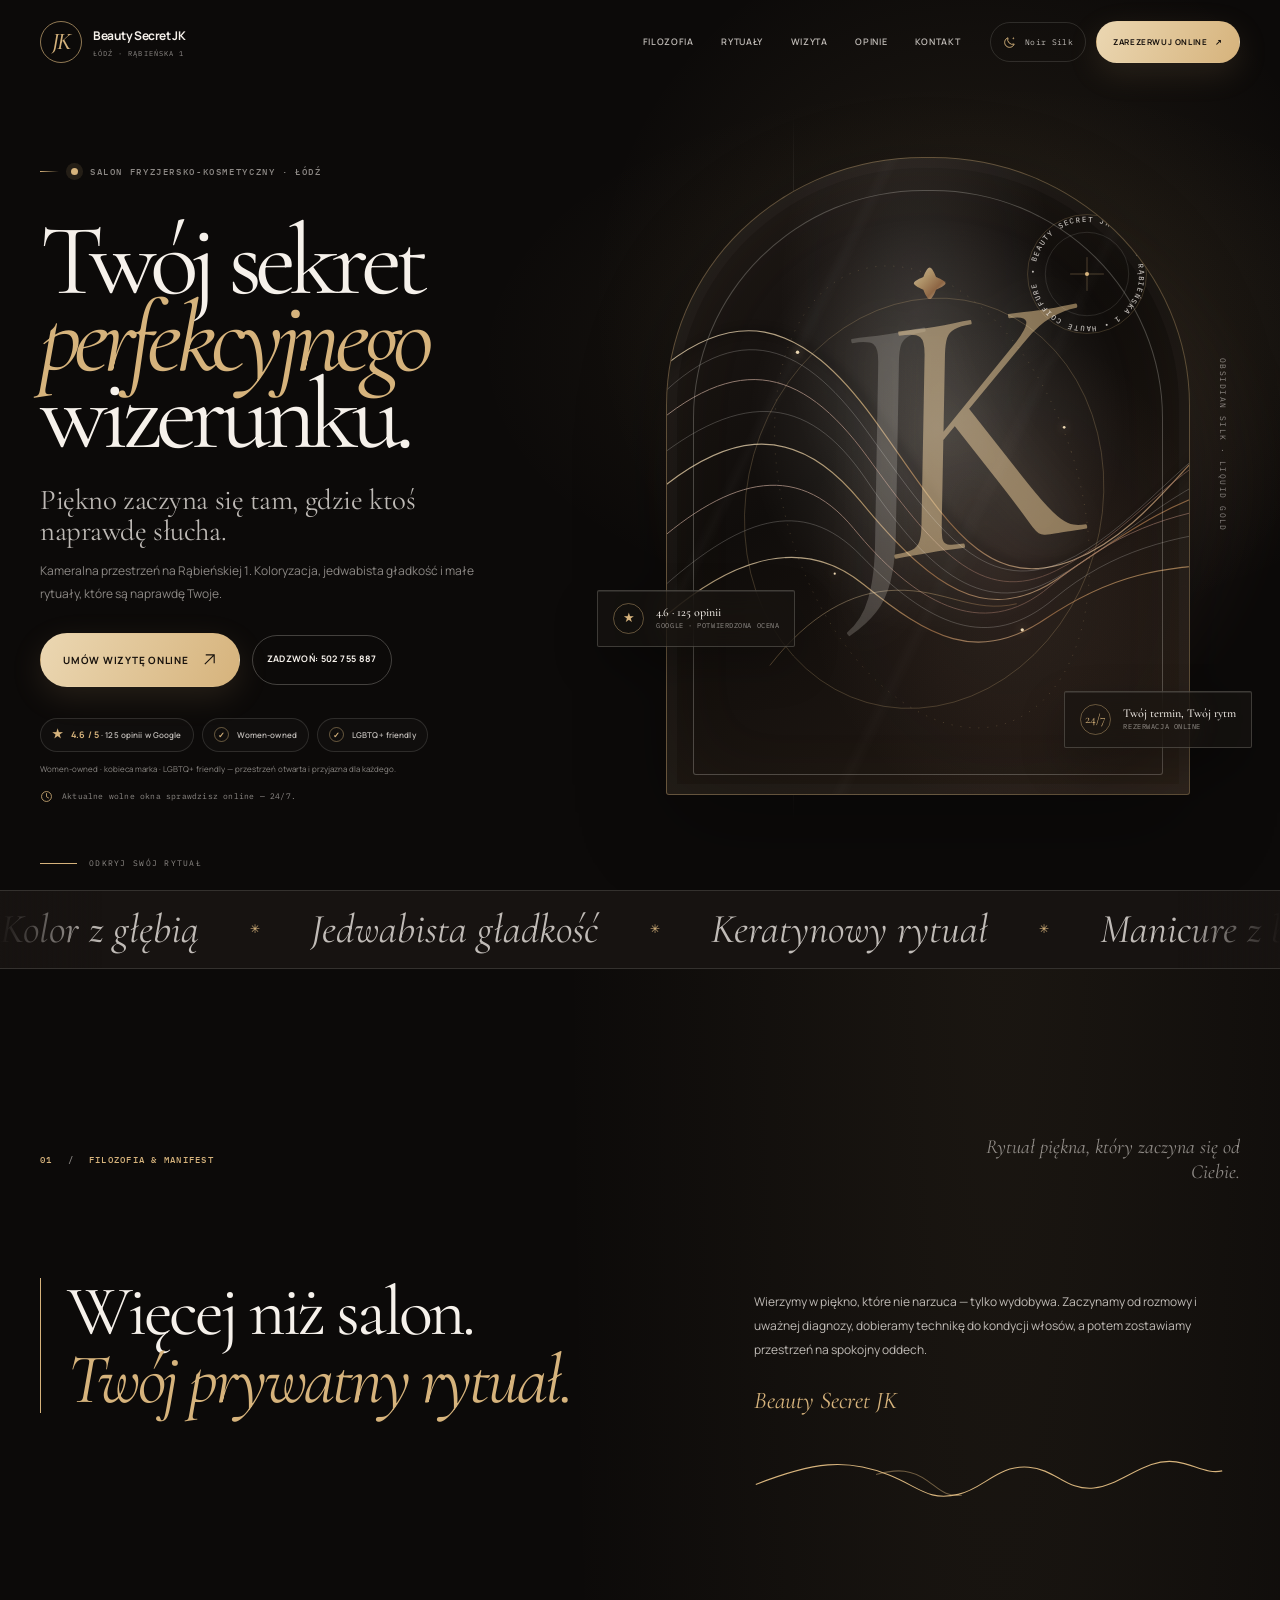
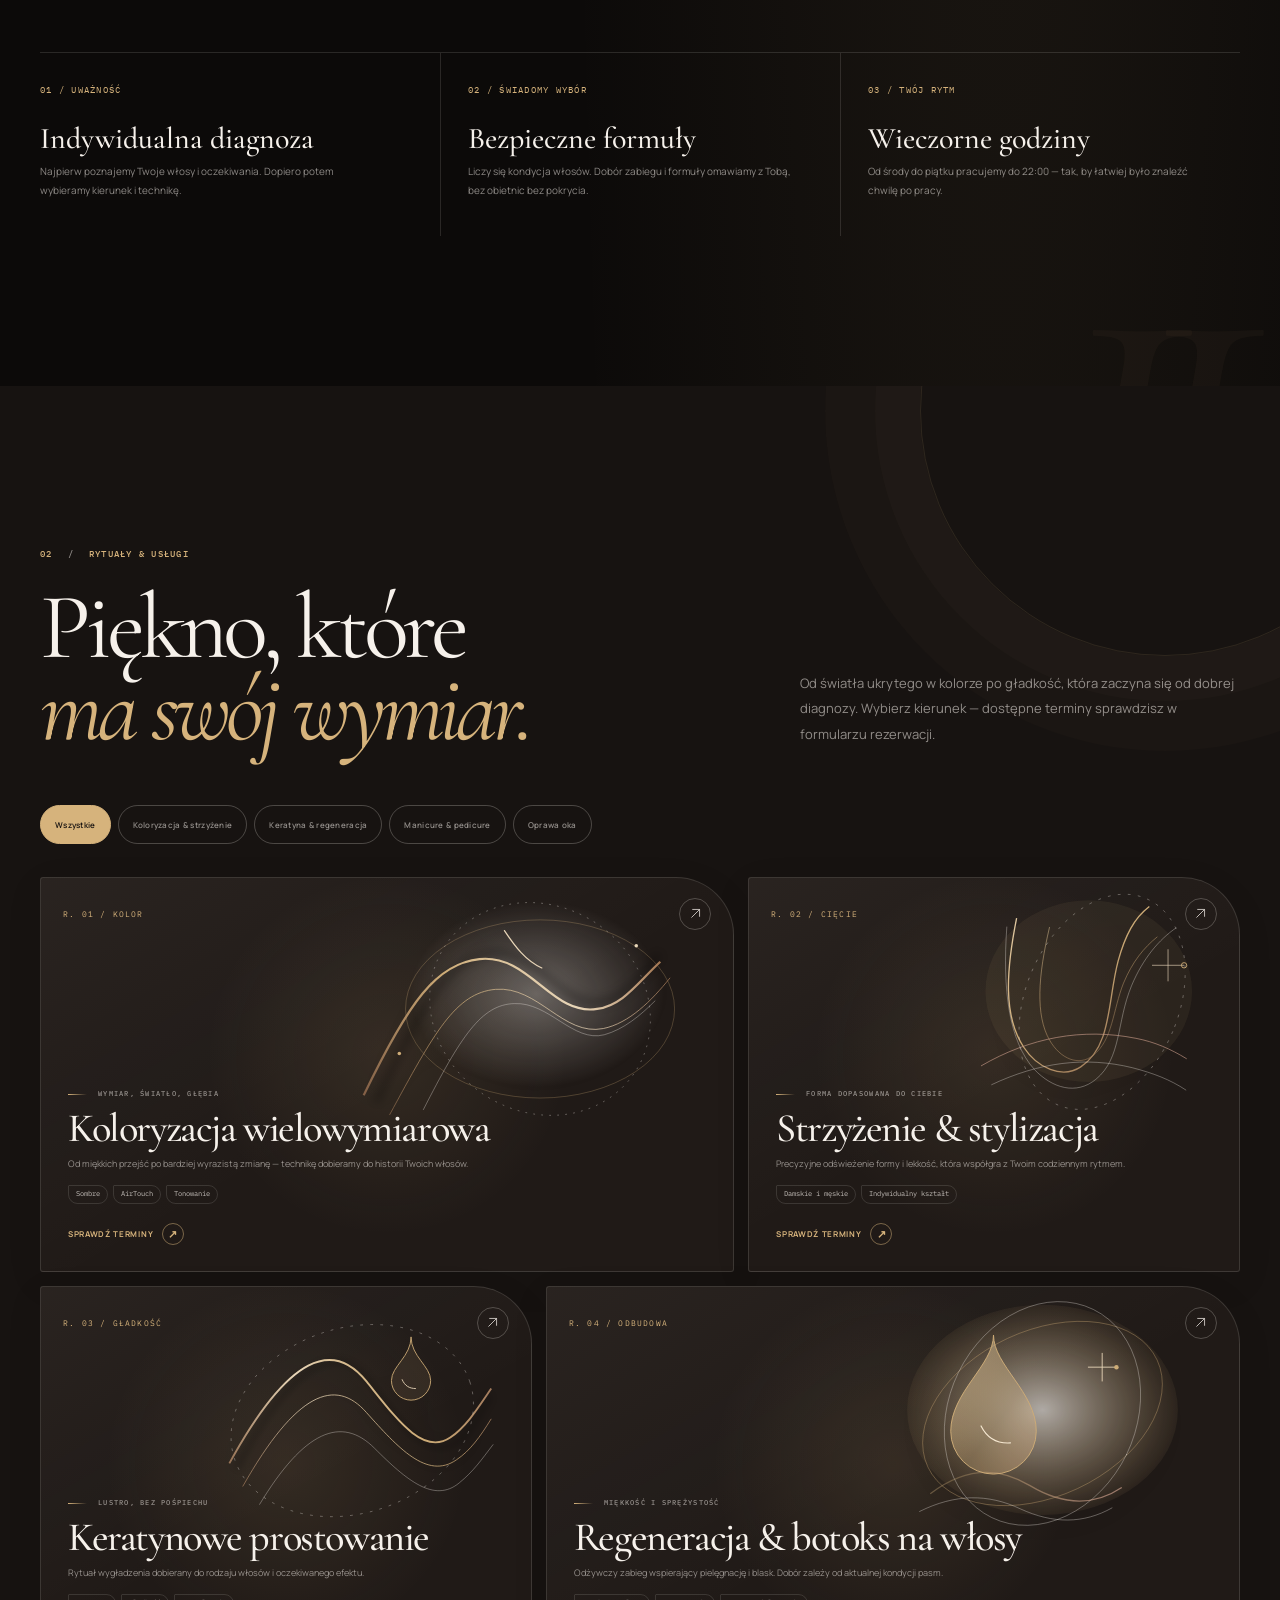
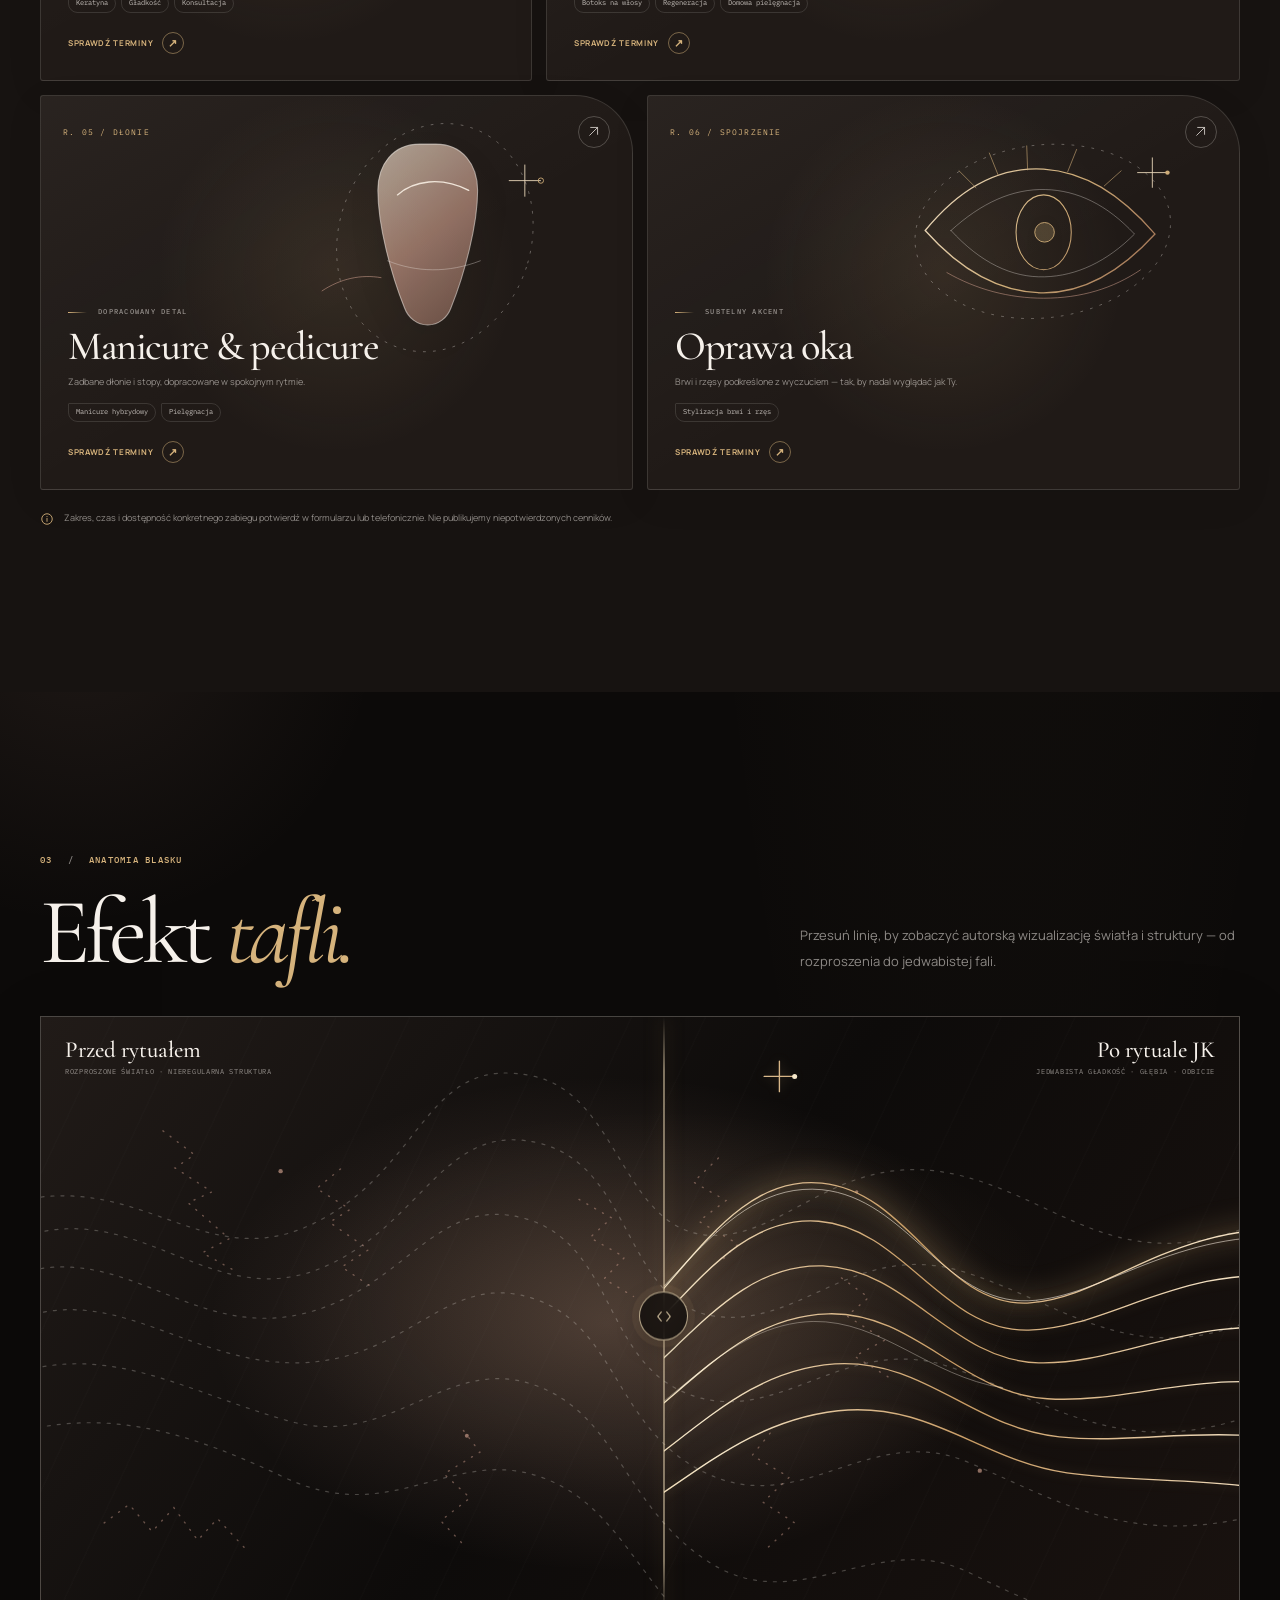
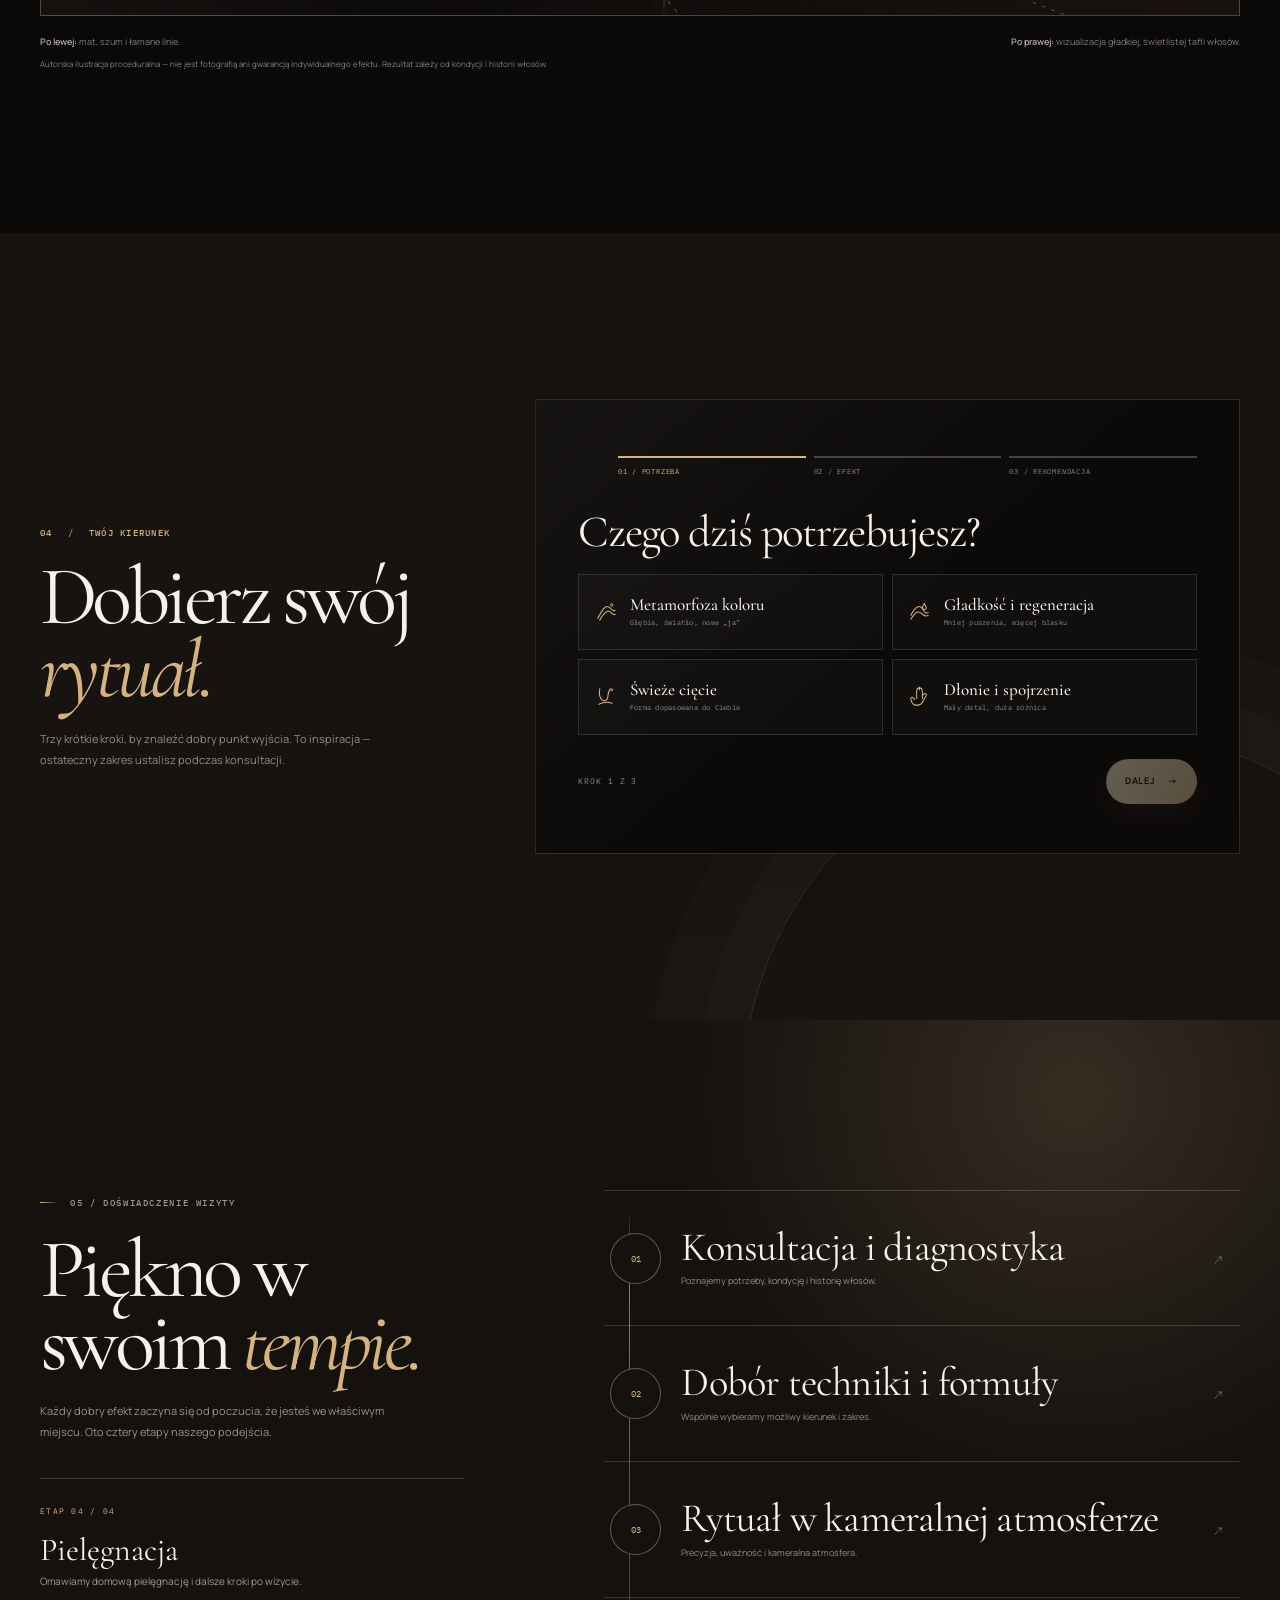
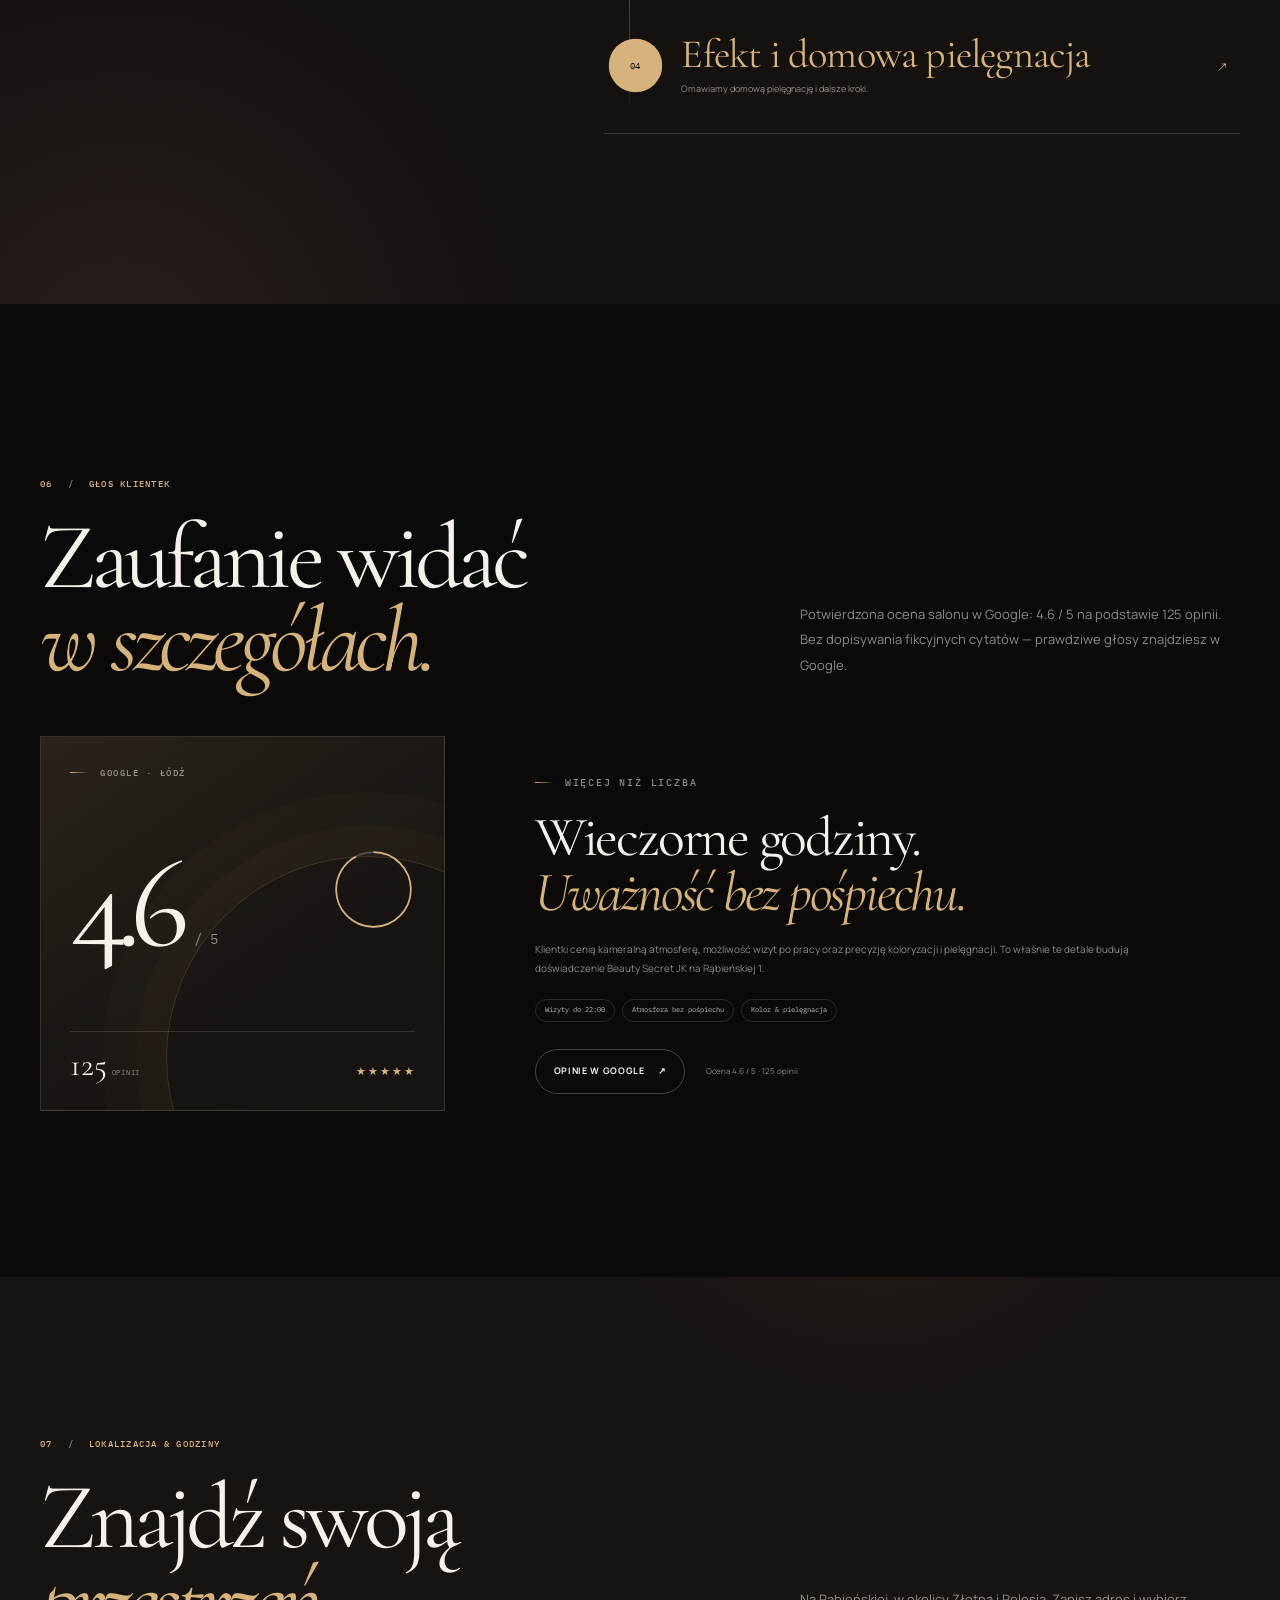
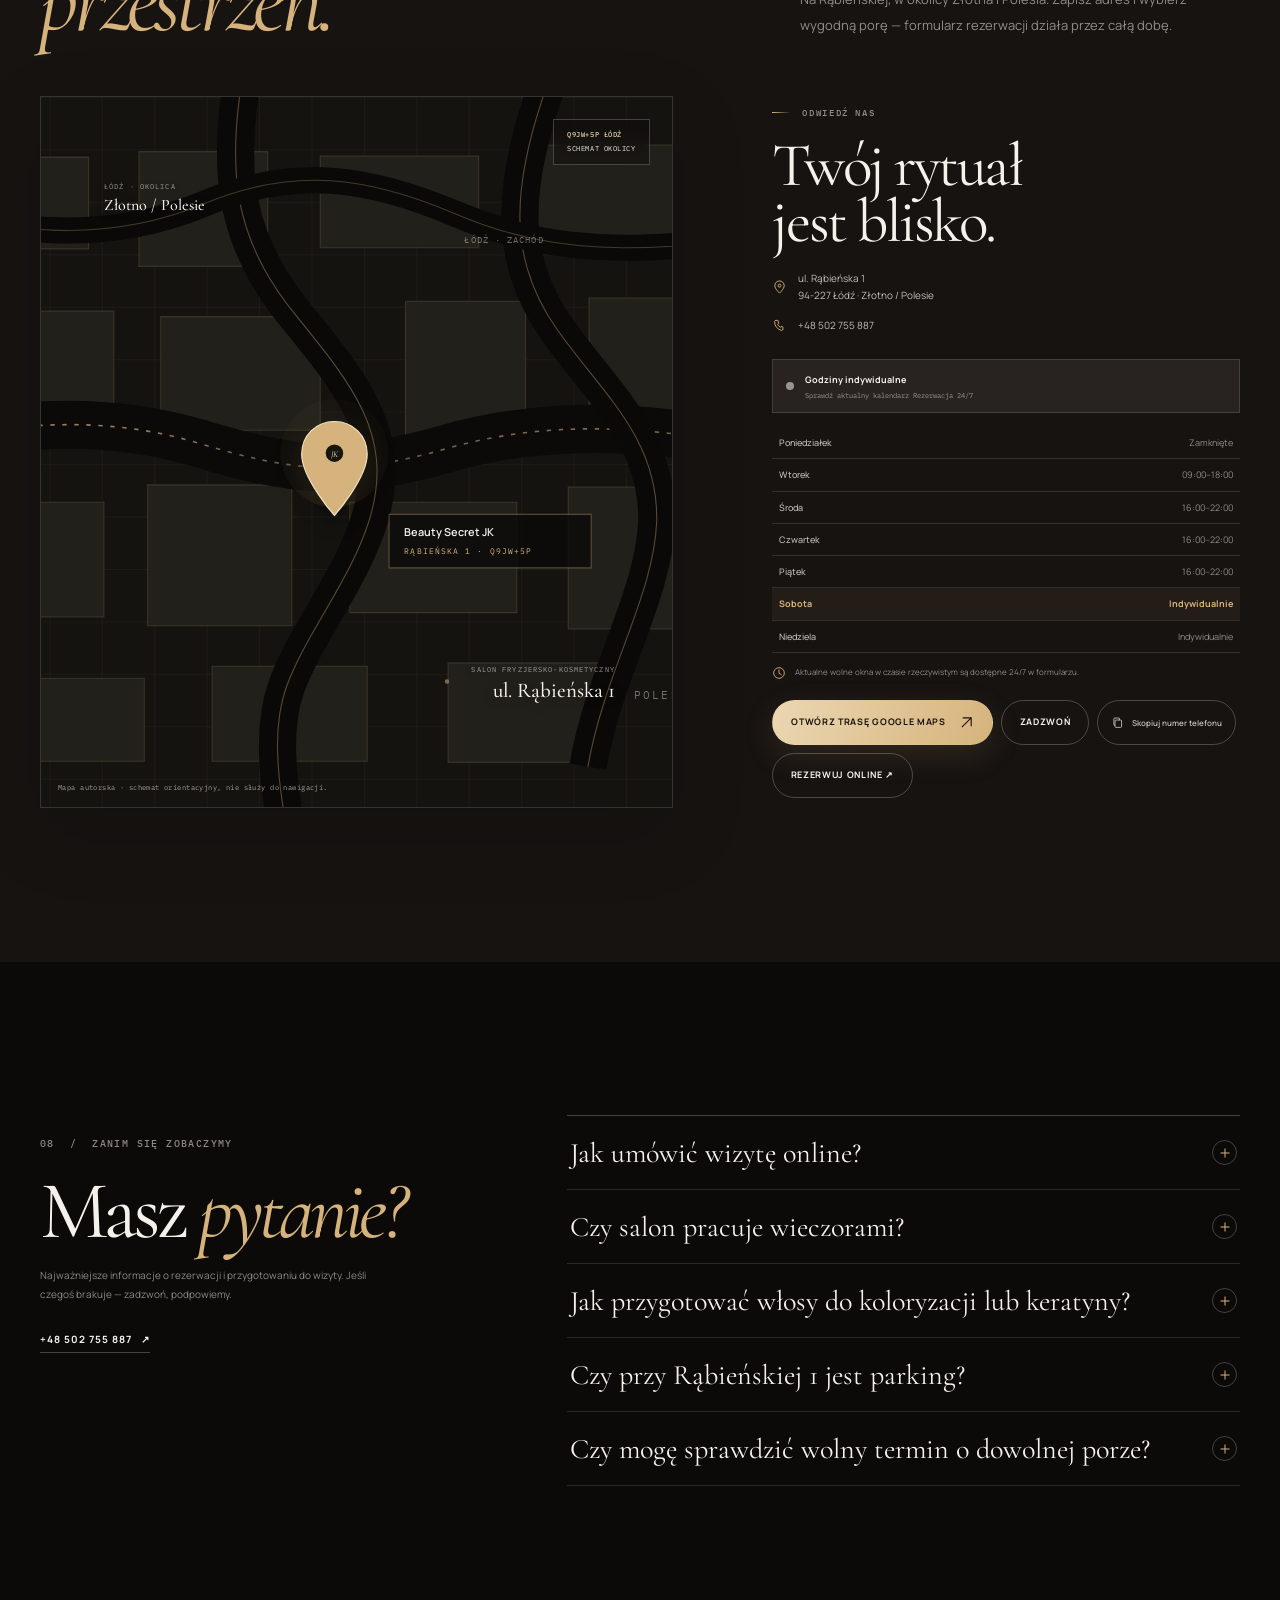
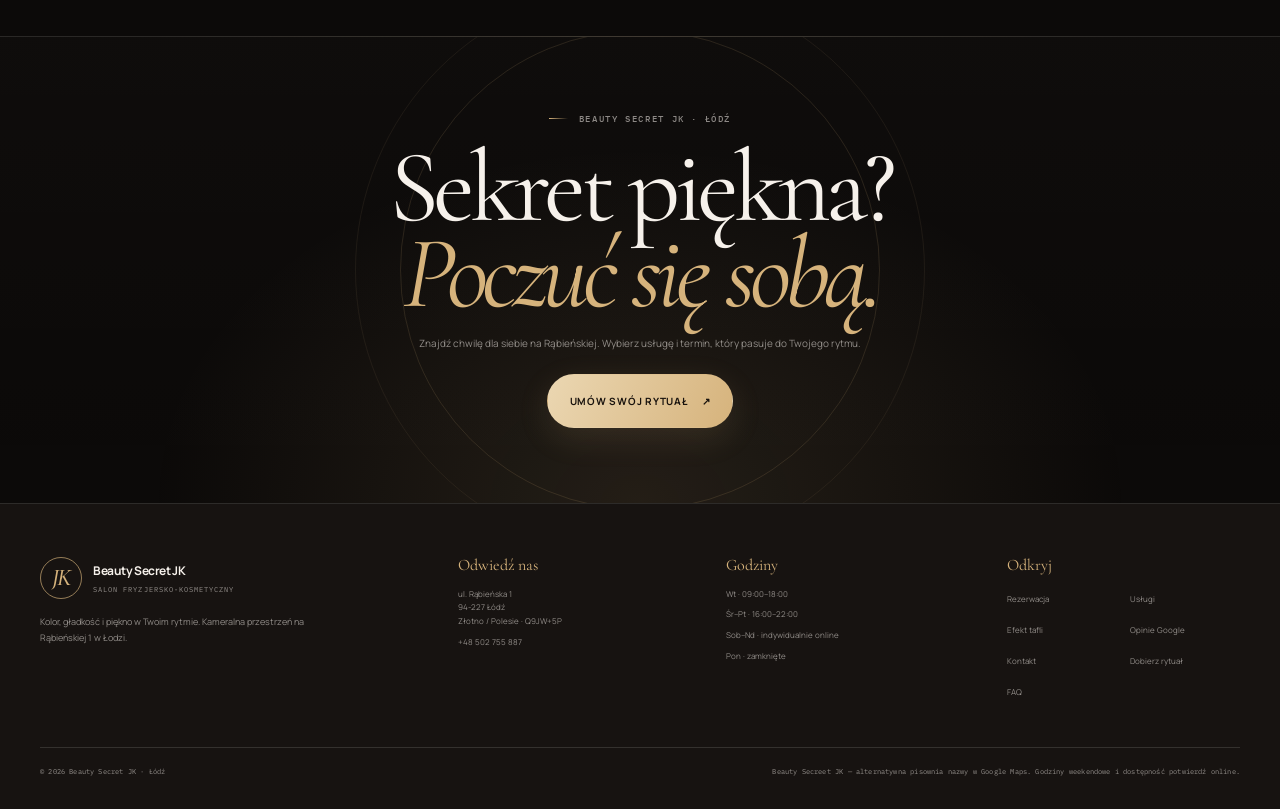
==== commit fbc05377: "Update canonical/og:url to GitHub Pages URL" ====
--- a/index.html
+++ b/index.html
@@ -9,8 +9,8 @@
   <meta property="og:title" content="Beauty Secret JK — Twój sekret perfekcyjnego wizerunku">
   <meta property="og:description" content="Salon fryzjersko-kosmetyczny na Rąbieńskiej 1 w Łodzi. Umów swój rytuał piękna online — dostępne terminy 24/7.">
   <meta property="og:locale" content="pl_PL">
-<link rel="canonical" href="https://beautysecretjk.pl/">
-<meta property="og:url" content="https://beautysecretjk.pl/">
+<link rel="canonical" href="https://sigmovart-jpg.github.io/beauty-secret-jk/">
+<meta property="og:url" content="https://sigmovart-jpg.github.io/beauty-secret-jk/">
   <title>Beauty Secret JK — salon fryzjersko-kosmetyczny w Łodzi</title>
   <link rel="preconnect" href="https://fonts.googleapis.com">
   <link rel="preconnect" href="https://fonts.gstatic.com" crossorigin>
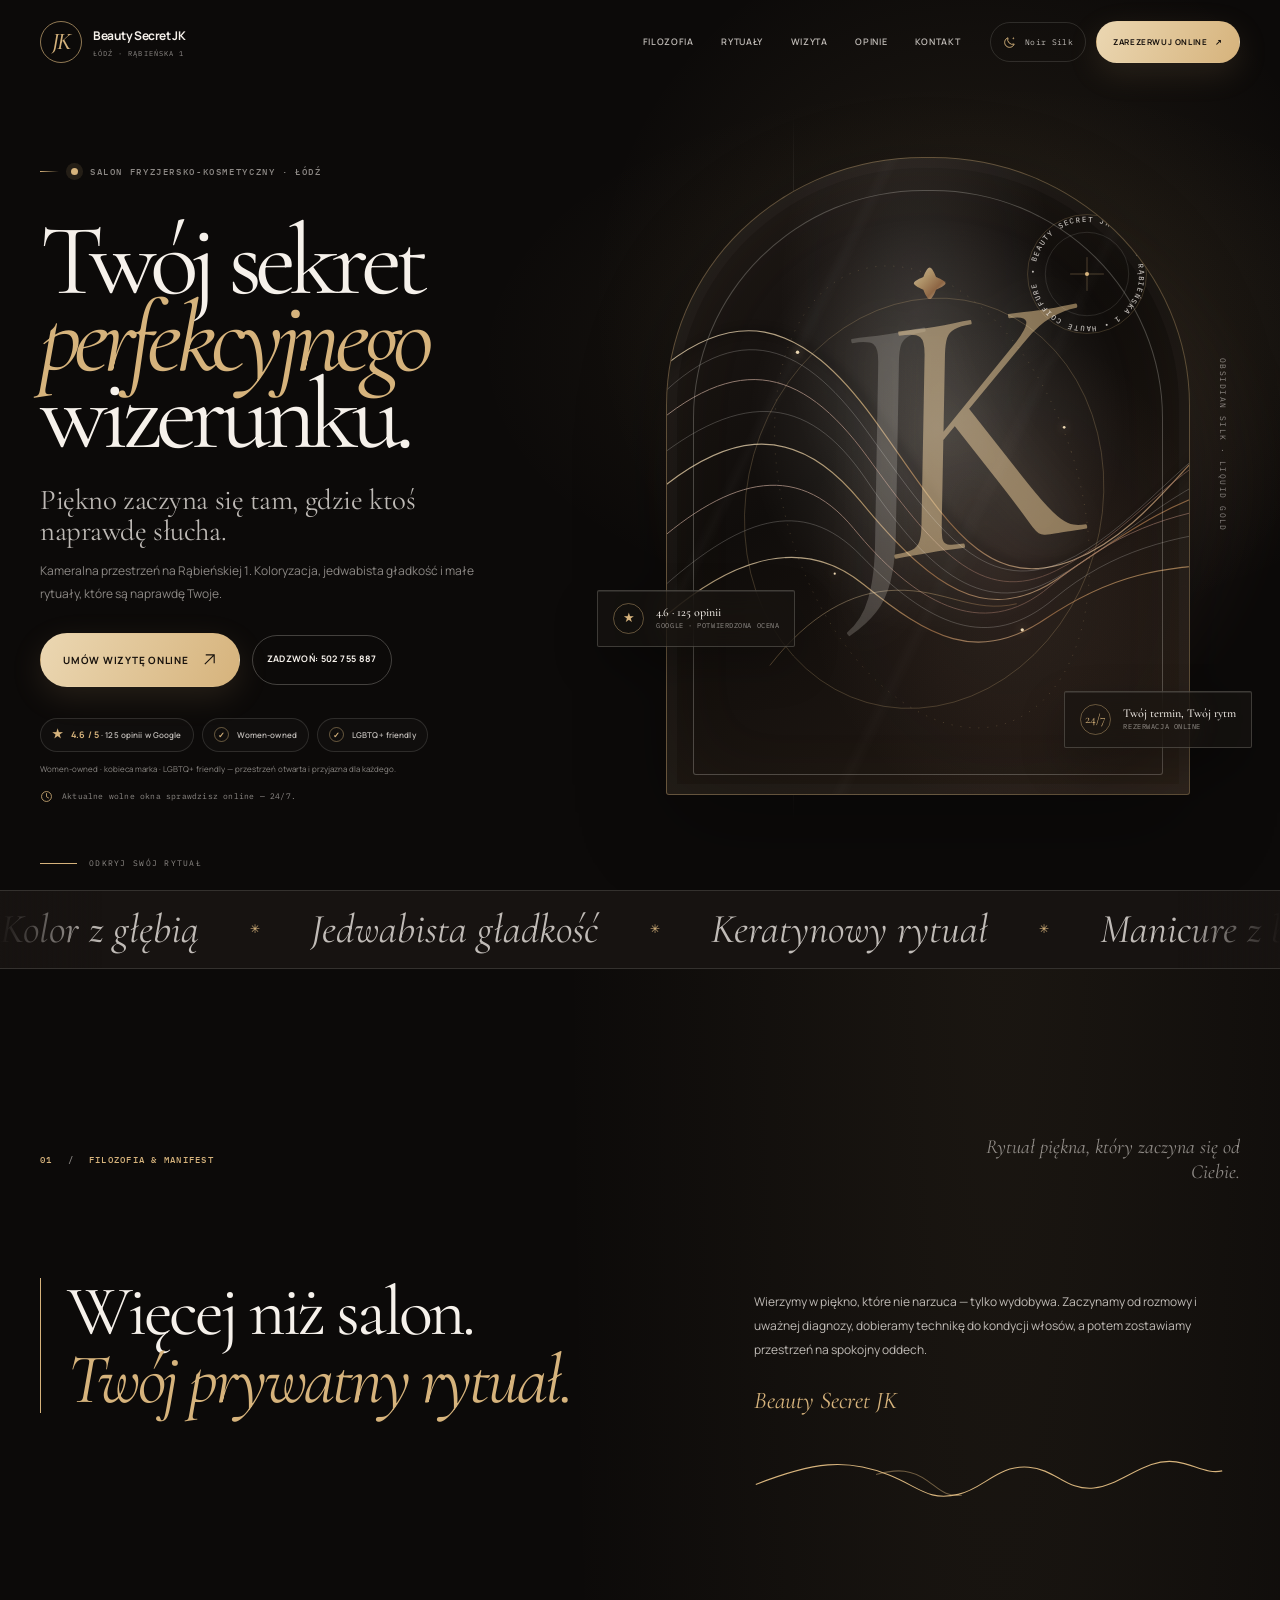
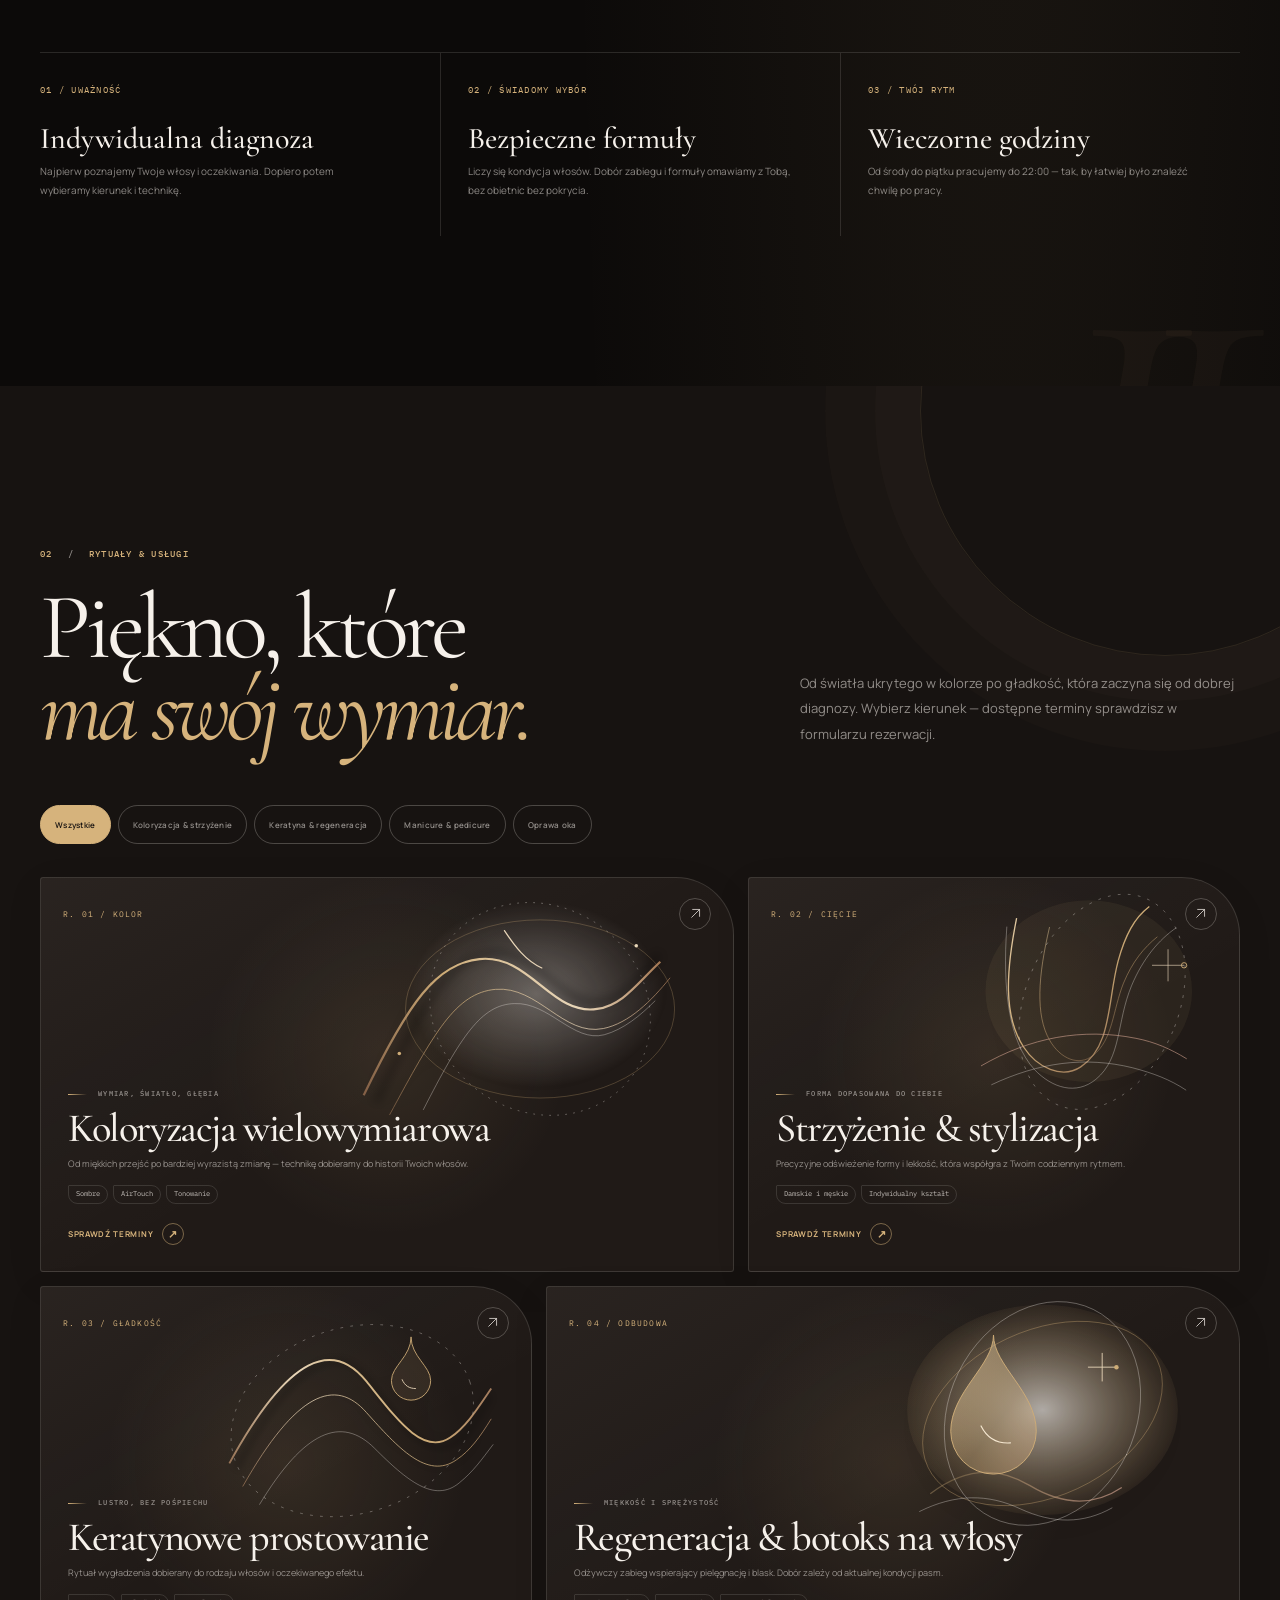
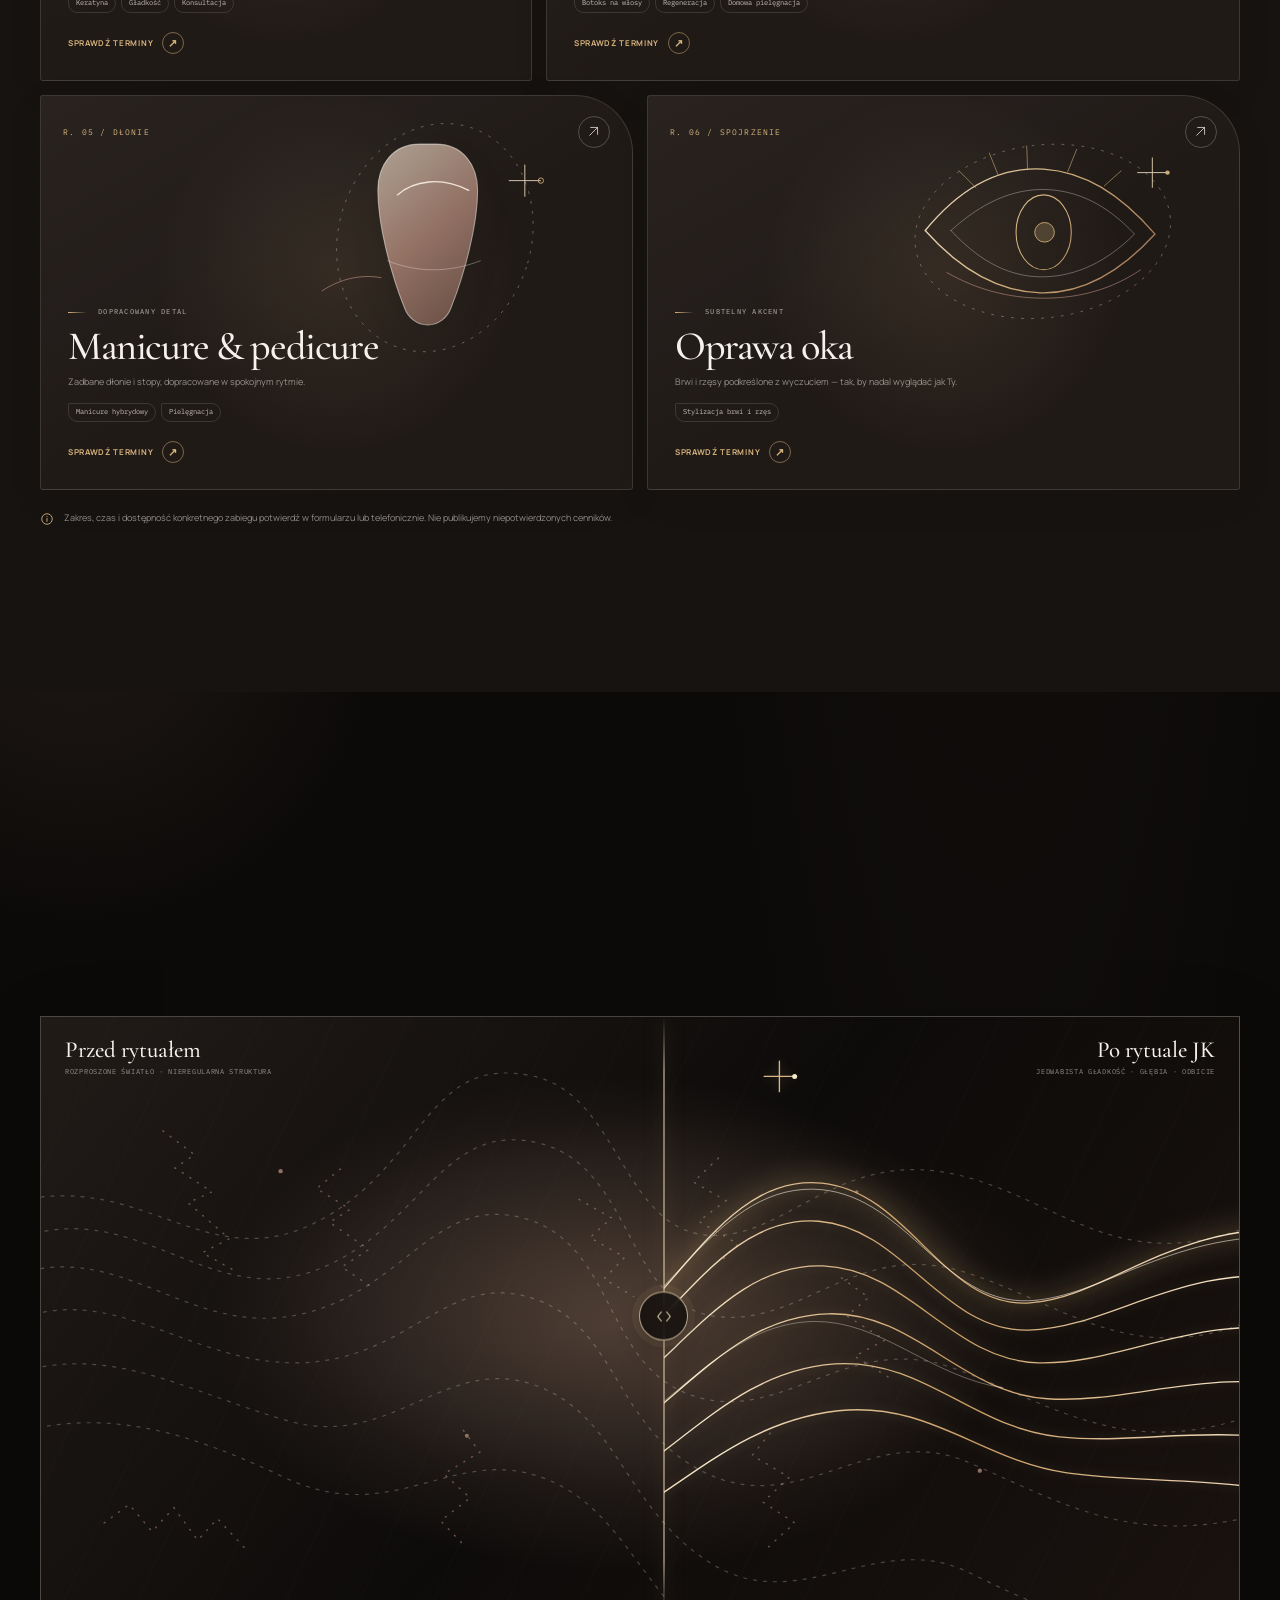
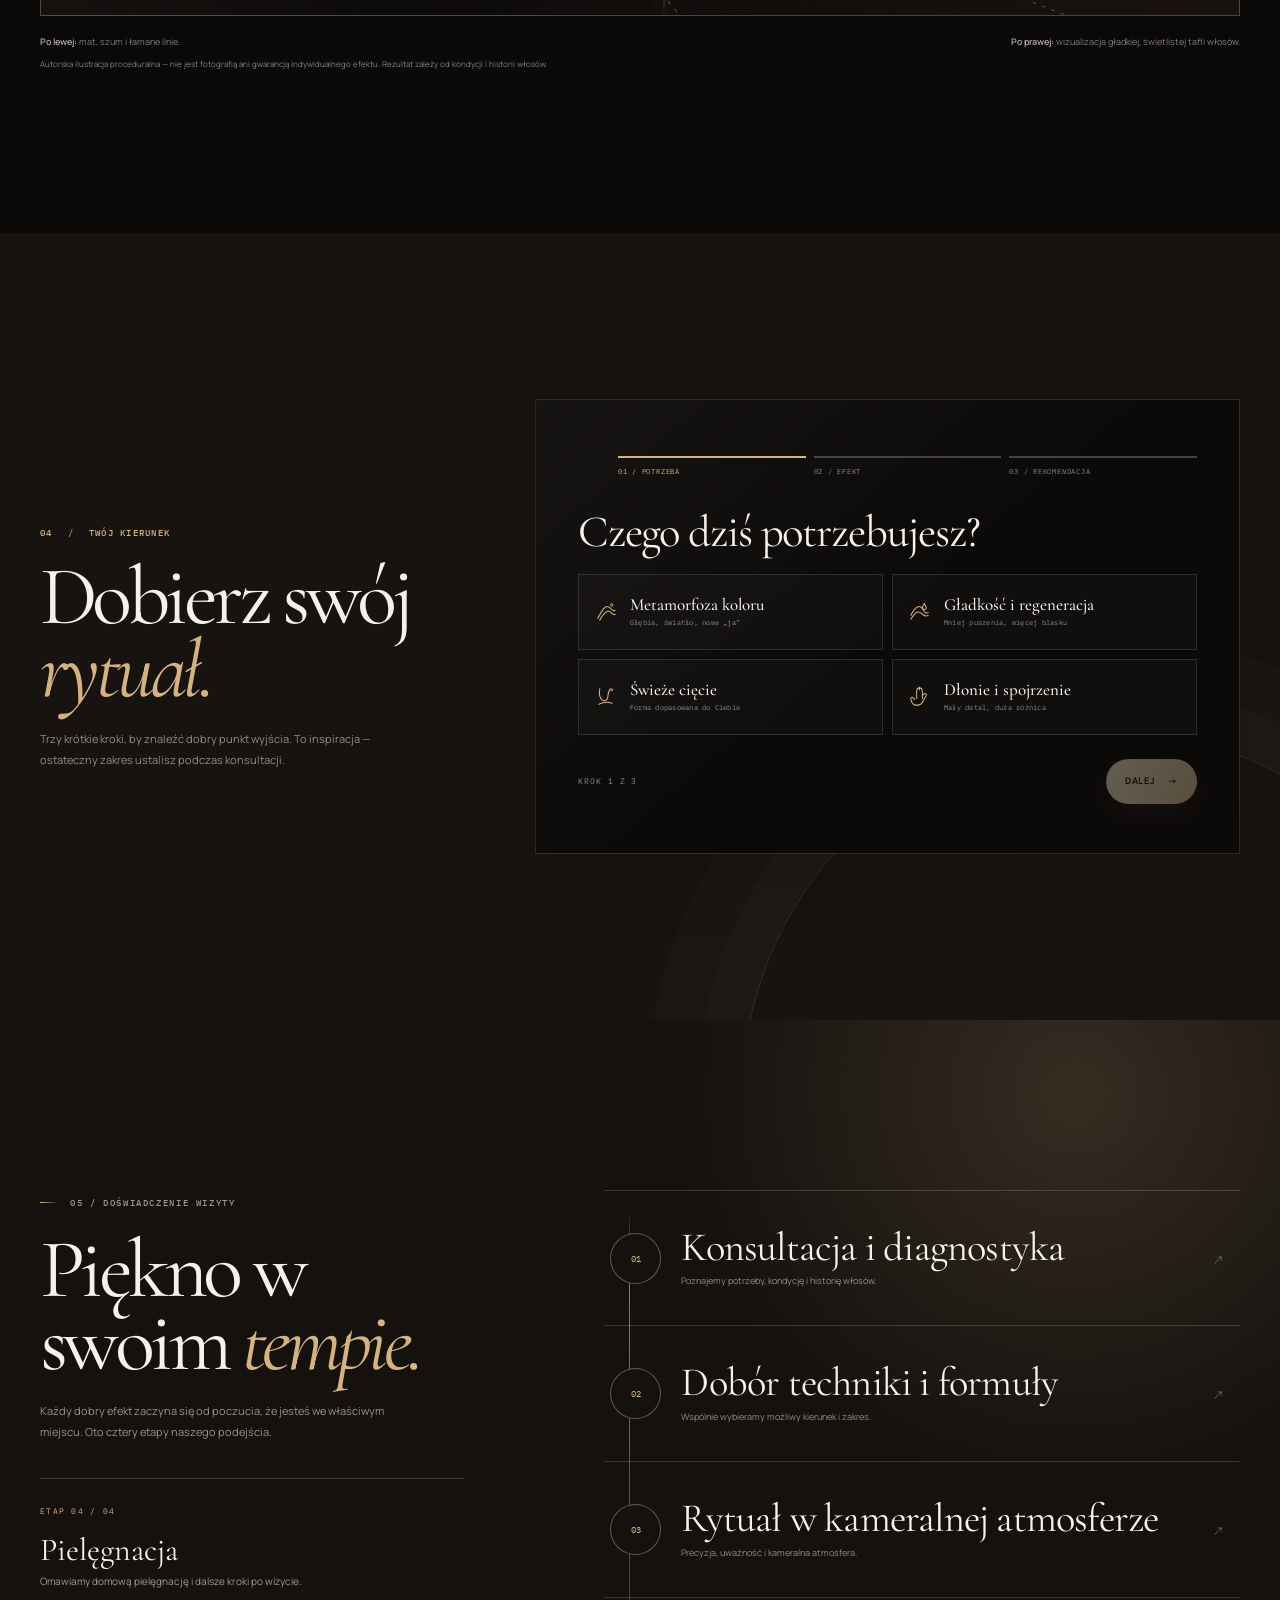
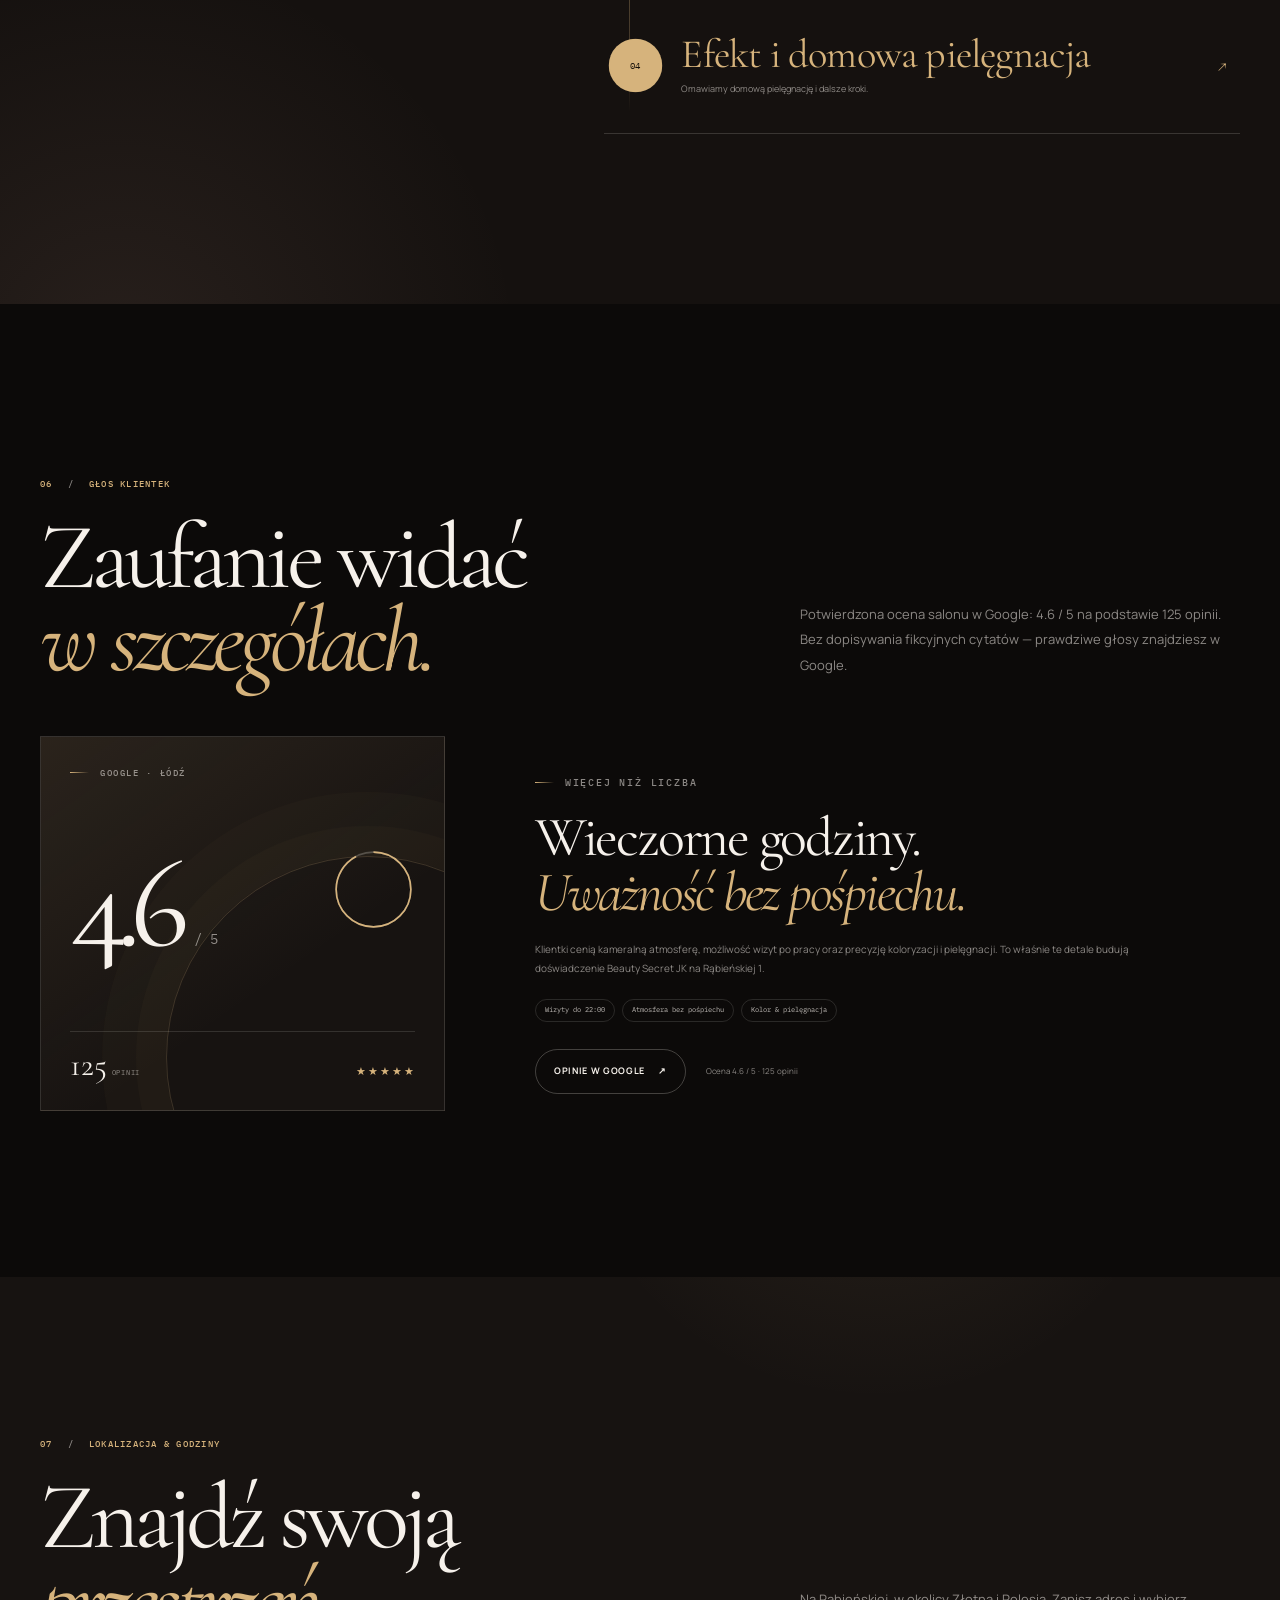
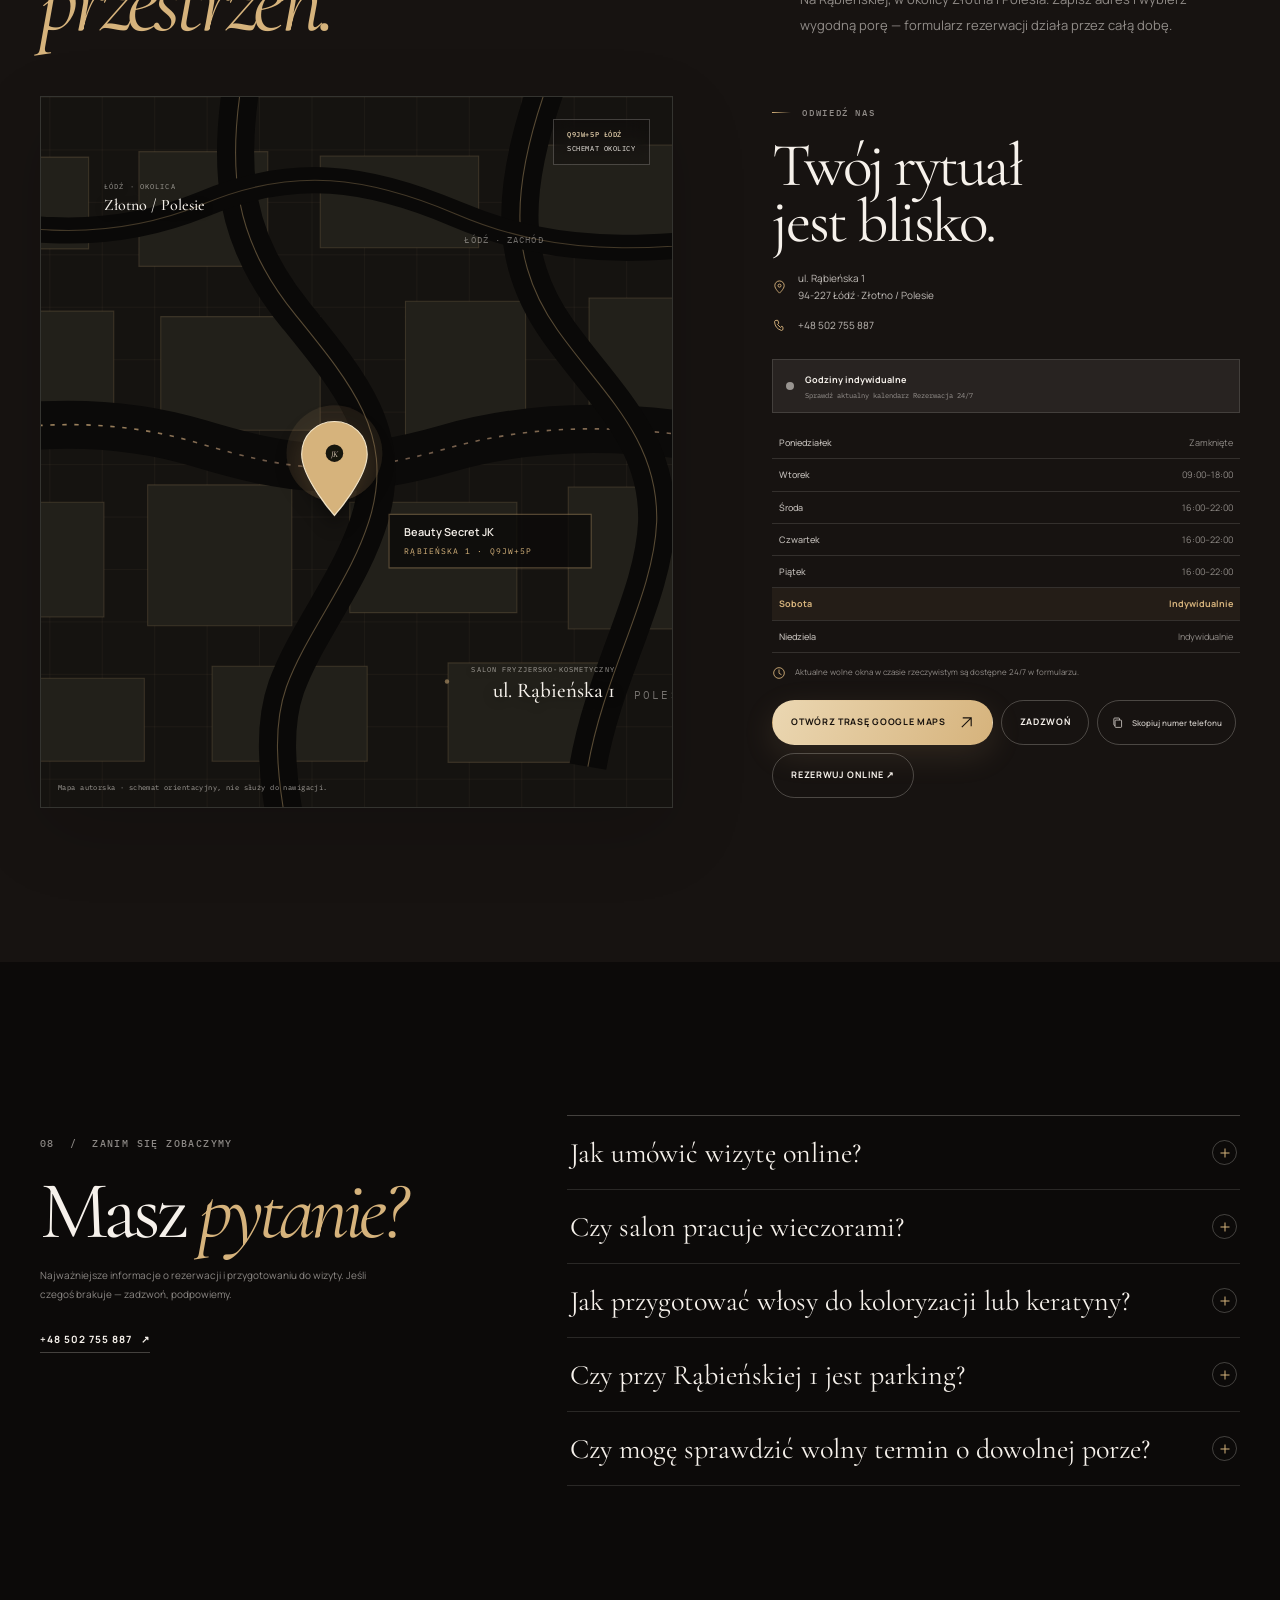
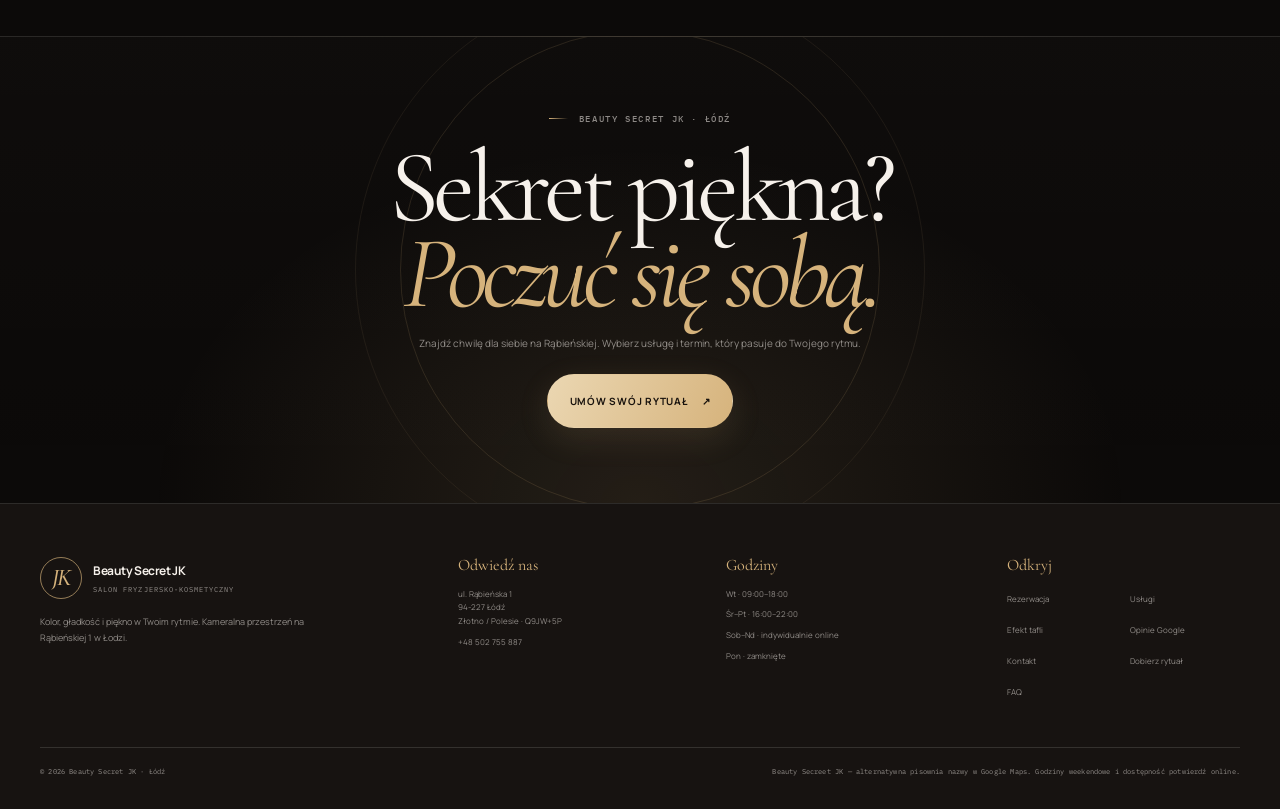
==== commit 46591aad: "Fix: replace remaining beautysecretjk.pl links with GitHub Pages URL" ====
--- a/index.html
+++ b/index.html
@@ -33,7 +33,7 @@
     },
     "areaServed": { "@type": "City", "name": "Łódź" },
     "hasMap": "https://www.google.com/maps/dir/?api=1&destination=R%C4%85bie%C5%84ska+1%2C+94-227+%C5%81%C3%B3d%C5%BA",
-    "sameAs": ["https://beautysecretjk.pl/rezerwacja"],
+    "sameAs": ["https://sigmovart-jpg.github.io/beauty-secret-jk/rezerwacja.html"],
     "aggregateRating": {
       "@type": "AggregateRating",
       "ratingValue": "4.6",
@@ -45,7 +45,7 @@
       "@type": "BookAction",
       "target": {
         "@type": "EntryPoint",
-        "urlTemplate": "https://beautysecretjk.pl/rezerwacja",
+        "urlTemplate": "https://sigmovart-jpg.github.io/beauty-secret-jk/rezerwacja.html",
         "actionPlatform": [
           "https://schema.org/DesktopWebPlatform",
           "https://schema.org/MobileWebPlatform"
@@ -826,7 +826,7 @@
           <svg viewBox="0 0 16 16" fill="none" aria-hidden="true"><path d="M12.8 10.3A5.5 5.5 0 0 1 5.7 3.2 5.6 5.6 0 1 0 12.8 10.3Z" stroke="currentColor" stroke-width="1.1"/><path d="m11.8 2.1.4 1.2 1.2.4-1.2.4-.4 1.2-.4-1.2-1.2-.4 1.2-.4.4-1.2Z" fill="currentColor"/></svg>
           <span id="themeLabel">Noir Silk</span>
         </button>
-        <a class="button button--gold header-book" href="https://beautysecretjk.pl/rezerwacja" target="_blank" rel="noopener noreferrer" data-magnetic>Zarezerwuj online <span aria-hidden="true">↗</span></a>
+        <a class="button button--gold header-book" href="https://sigmovart-jpg.github.io/beauty-secret-jk/rezerwacja.html" target="_blank" rel="noopener noreferrer" data-magnetic>Zarezerwuj online <span aria-hidden="true">↗</span></a>
         <button class="menu-toggle" id="menuToggle" type="button" aria-label="Otwórz menu" aria-expanded="false" aria-controls="mobileMenu"><span class="menu-lines" aria-hidden="true"></span></button>
       </div>
     </div>
@@ -841,7 +841,7 @@
         <a href="#doswiadczenie" data-menu-link><span>04</span>Wizyta</a>
         <a href="#lokalizacja" data-menu-link><span>05</span>Kontakt</a>
       </div>
-      <div class="mobile-menu-bottom"><span>ul. Rąbieńska 1 · Łódź</span><a class="button button--gold button--small" href="https://beautysecretjk.pl/rezerwacja" target="_blank" rel="noopener noreferrer" data-menu-link>Rezerwacja 24/7 ↗</a></div>
+      <div class="mobile-menu-bottom"><span>ul. Rąbieńska 1 · Łódź</span><a class="button button--gold button--small" href="https://sigmovart-jpg.github.io/beauty-secret-jk/rezerwacja.html" target="_blank" rel="noopener noreferrer" data-menu-link>Rezerwacja 24/7 ↗</a></div>
     </div>
   </nav>
 
@@ -855,7 +855,7 @@
           <p class="hero-lede">Piękno zaczyna się tam, gdzie ktoś naprawdę słucha.</p>
           <p class="hero-description">Kameralna przestrzeń na Rąbieńskiej 1. Koloryzacja, jedwabista gładkość i małe rytuały, które są naprawdę Twoje.</p>
           <div class="hero-actions">
-            <a class="button button--gold" href="https://beautysecretjk.pl/rezerwacja" target="_blank" rel="noopener noreferrer" data-magnetic>Umów wizytę online <svg viewBox="0 0 16 16" fill="none" aria-hidden="true"><path d="M3 13 13 3M4 3h9v9" stroke="currentColor" stroke-width="1.2"/></svg></a>
+            <a class="button button--gold" href="https://sigmovart-jpg.github.io/beauty-secret-jk/rezerwacja.html" target="_blank" rel="noopener noreferrer" data-magnetic>Umów wizytę online <svg viewBox="0 0 16 16" fill="none" aria-hidden="true"><path d="M3 13 13 3M4 3h9v9" stroke="currentColor" stroke-width="1.2"/></svg></a>
             <a class="button button--ghost hero-phone" href="tel:+48502755887">Zadzwoń: 502 755 887</a>
           </div>
           <ul class="hero-proof" aria-label="Potwierdzone informacje o salonie">
@@ -960,32 +960,32 @@
           <article class="service-card reveal" data-category="color" data-size="wide" data-spotlight>
             <div class="service-card-top"><span class="service-number">R. 01 / KOLOR</span><span class="service-card-arrow" aria-hidden="true"><svg viewBox="0 0 16 16" fill="none"><path d="M3 13 13 3M4 3h9v9" stroke="currentColor" stroke-width="1.2"/></svg></span></div>
             <div class="service-art" aria-hidden="true"><svg viewBox="0 0 460 300" fill="none"><defs><linearGradient id="color-ribbon" x1="62" y1="242" x2="388" y2="47" gradientUnits="userSpaceOnUse"><stop stop-color="#815d45"/><stop offset=".42" stop-color="#d6b37c"/><stop offset=".7" stop-color="#f2dfc0"/><stop offset="1" stop-color="#a67650"/></linearGradient><radialGradient id="color-pearl"><stop stop-color="#f6f1eb" stop-opacity=".36"/><stop offset="1" stop-color="#f6f1eb" stop-opacity="0"/></radialGradient></defs><ellipse cx="270" cy="130" rx="145" ry="106" fill="url(#color-pearl)"/><g class="orbit"><ellipse cx="274" cy="147" rx="151" ry="100" stroke="rgba(214,179,124,.31)"/><ellipse cx="274" cy="147" rx="128" ry="115" transform="rotate(35 274 147)" class="fine" stroke-dasharray="1 7"/></g><path d="M90 251c51-106 79-160 127-167 52-8 80 62 126 55 27-4 42-29 65-53" stroke="rgba(0,0,0,.25)" stroke-width="8" filter="blur(5px)"/><path d="M76 244c51-106 82-148 130-153 56-6 81 64 132 56 29-4 45-29 71-53" stroke="url(#color-ribbon)" stroke-width="2.5"/><path d="M105 266c50-92 74-137 119-141 48-4 76 53 121 44 29-6 54-31 75-57" stroke="url(#color-ribbon)" stroke-width="1.1" opacity=".74"/><path d="M143 260c42-82 65-118 102-119 39-2 66 44 101 35 22-6 41-22 57-38" class="fine"/><path d="M234 59c12 18 24 34 42 42" stroke="#f2dfc0" stroke-width="1.4" stroke-linecap="round"/><circle cx="382" cy="76" r="2" fill="#f2dfc0"/><circle cx="116" cy="197" r="2" fill="#d6b37c"/></svg></div>
-            <div class="service-content"><p class="eyebrow">Wymiar, światło, głębia</p><h3>Koloryzacja wielowymiarowa</h3><p>Od miękkich przejść po bardziej wyrazistą zmianę — technikę dobieramy do historii Twoich włosów.</p><div class="service-tags"><span>Sombre</span><span>AirTouch</span><span>Tonowanie</span></div><a class="service-cta" href="https://beautysecretjk.pl/rezerwacja" target="_blank" rel="noopener noreferrer">Sprawdź terminy <span aria-hidden="true">↗</span></a></div>
+            <div class="service-content"><p class="eyebrow">Wymiar, światło, głębia</p><h3>Koloryzacja wielowymiarowa</h3><p>Od miękkich przejść po bardziej wyrazistą zmianę — technikę dobieramy do historii Twoich włosów.</p><div class="service-tags"><span>Sombre</span><span>AirTouch</span><span>Tonowanie</span></div><a class="service-cta" href="https://sigmovart-jpg.github.io/beauty-secret-jk/rezerwacja.html" target="_blank" rel="noopener noreferrer">Sprawdź terminy <span aria-hidden="true">↗</span></a></div>
           </article>
           <article class="service-card reveal" data-category="cut" data-size="narrow" data-spotlight style="--delay:80ms">
             <div class="service-card-top"><span class="service-number">R. 02 / CIĘCIE</span><span class="service-card-arrow" aria-hidden="true"><svg viewBox="0 0 16 16" fill="none"><path d="M3 13 13 3M4 3h9v9" stroke="currentColor" stroke-width="1.2"/></svg></span></div>
             <div class="service-art" aria-hidden="true"><svg viewBox="0 0 390 300" fill="none"><defs><linearGradient id="cut-metal" x1="85" y1="35" x2="296" y2="256" gradientUnits="userSpaceOnUse"><stop stop-color="#f2dfc0"/><stop offset=".48" stop-color="#d6b37c"/><stop offset="1" stop-color="#835e49"/></linearGradient></defs><ellipse cx="235" cy="127" rx="116" ry="102" fill="rgba(214,179,124,.07)"/><path d="M154 45c-12 60-15 110 8 145 15 23 43 36 64 22 35-23 30-74 42-119 8-29 18-48 35-61" stroke="url(#cut-metal)" stroke-width="1.5"/><path d="M143 55c-5 69 2 128 31 160 20 21 47 29 69 11 29-24 23-64 40-105 13-31 31-52 50-65" class="fine"/><path d="M191 55c-13 55-16 99 0 127 12 21 33 30 49 17 22-17 22-51 34-81 10-24 23-40 38-52" stroke="url(#cut-metal)" stroke-width=".8" opacity=".72"/><path d="M114 211c55-32 114-43 174-31 21 4 39 12 57 23" stroke="rgba(207,160,142,.72)" stroke-width="1"/><path d="M126 232c53-25 105-32 158-19 23 6 42 13 60 25" class="fine"/><ellipse cx="250" cy="139" rx="86" ry="126" class="fine" transform="rotate(23 250 139)" stroke-dasharray="2 8"/><path d="M324 80v36m-18-18h36" stroke="#f2dfc0" stroke-width="1" opacity=".7"/><circle cx="342" cy="98" r="3" stroke="#d6b37c"/></svg></div>
-            <div class="service-content"><p class="eyebrow">Forma dopasowana do Ciebie</p><h3>Strzyżenie &amp; stylizacja</h3><p>Precyzyjne odświeżenie formy i lekkość, która współgra z Twoim codziennym rytmem.</p><div class="service-tags"><span>Damskie i męskie</span><span>Indywidualny kształt</span></div><a class="service-cta" href="https://beautysecretjk.pl/rezerwacja" target="_blank" rel="noopener noreferrer">Sprawdź terminy <span aria-hidden="true">↗</span></a></div>
+            <div class="service-content"><p class="eyebrow">Forma dopasowana do Ciebie</p><h3>Strzyżenie &amp; stylizacja</h3><p>Precyzyjne odświeżenie formy i lekkość, która współgra z Twoim codziennym rytmem.</p><div class="service-tags"><span>Damskie i męskie</span><span>Indywidualny kształt</span></div><a class="service-cta" href="https://sigmovart-jpg.github.io/beauty-secret-jk/rezerwacja.html" target="_blank" rel="noopener noreferrer">Sprawdź terminy <span aria-hidden="true">↗</span></a></div>
           </article>
           <article class="service-card reveal" data-category="keratin" data-size="narrow" data-spotlight>
             <div class="service-card-top"><span class="service-number">R. 03 / GŁADKOŚĆ</span><span class="service-card-arrow" aria-hidden="true"><svg viewBox="0 0 16 16" fill="none"><path d="M3 13 13 3M4 3h9v9" stroke="currentColor" stroke-width="1.2"/></svg></span></div>
             <div class="service-art" aria-hidden="true"><svg viewBox="0 0 390 300" fill="none"><defs><linearGradient id="keratin-silk" x1="72" y1="214" x2="326" y2="61" gradientUnits="userSpaceOnUse"><stop stop-color="#9b7658"/><stop offset=".4" stop-color="#f1dfc0"/><stop offset=".68" stop-color="#d6b37c"/><stop offset="1" stop-color="#a98061"/></linearGradient></defs><path d="M73 204c65-125 115-142 149-98 32 43 63 88 95 70 17-9 27-30 41-54" class="shadow-line"/><path d="M65 198c68-124 117-138 154-92 33 41 63 84 94 63 18-12 31-33 46-55" stroke="url(#keratin-silk)" stroke-width="2.1"/><path d="M80 224c60-106 104-123 139-83 35 39 68 76 101 53 15-10 26-25 39-46" stroke="url(#keratin-silk)" stroke-width="1.1" opacity=".78"/><path d="M99 244c50-83 92-100 129-63 36 36 67 62 95 39 16-13 25-26 38-43" class="fine"/><path d="M269 56c0 22-22 33-22 49a22 22 0 0 0 44 0c0-16-22-27-22-49Z" fill="rgba(214,179,124,.1)" stroke="#d6b37c" stroke-width="1"/><path d="M259 104c3 7 8 10 15 10" stroke="#f2dfc0" stroke-width="1" stroke-linecap="round"/><ellipse cx="203" cy="150" rx="139" ry="104" class="fine" transform="rotate(-18 203 150)" stroke-dasharray="2 8"/></svg></div>
-            <div class="service-content"><p class="eyebrow">Lustro, bez pośpiechu</p><h3>Keratynowe prostowanie</h3><p>Rytuał wygładzenia dobierany do rodzaju włosów i oczekiwanego efektu.</p><div class="service-tags"><span>Keratyna</span><span>Gładkość</span><span>Konsultacja</span></div><a class="service-cta" href="https://beautysecretjk.pl/rezerwacja" target="_blank" rel="noopener noreferrer">Sprawdź terminy <span aria-hidden="true">↗</span></a></div>
+            <div class="service-content"><p class="eyebrow">Lustro, bez pośpiechu</p><h3>Keratynowe prostowanie</h3><p>Rytuał wygładzenia dobierany do rodzaju włosów i oczekiwanego efektu.</p><div class="service-tags"><span>Keratyna</span><span>Gładkość</span><span>Konsultacja</span></div><a class="service-cta" href="https://sigmovart-jpg.github.io/beauty-secret-jk/rezerwacja.html" target="_blank" rel="noopener noreferrer">Sprawdź terminy <span aria-hidden="true">↗</span></a></div>
           </article>
           <article class="service-card reveal" data-category="keratin" data-size="wide" data-spotlight style="--delay:80ms">
             <div class="service-card-top"><span class="service-number">R. 04 / ODBUDOWA</span><span class="service-card-arrow" aria-hidden="true"><svg viewBox="0 0 16 16" fill="none"><path d="M3 13 13 3M4 3h9v9" stroke="currentColor" stroke-width="1.2"/></svg></span></div>
             <div class="service-art" aria-hidden="true"><svg viewBox="0 0 460 300" fill="none"><defs><linearGradient id="care-glass" x1="116" y1="60" x2="351" y2="238" gradientUnits="userSpaceOnUse"><stop stop-color="#f2dfc0" stop-opacity=".78"/><stop offset=".47" stop-color="#d6b37c" stop-opacity=".32"/><stop offset="1" stop-color="#cfa08e" stop-opacity=".72"/></linearGradient><radialGradient id="care-drop"><stop stop-color="#f6f1eb" stop-opacity=".7"/><stop offset="1" stop-color="#d6b37c" stop-opacity=".07"/></radialGradient></defs><ellipse cx="270" cy="138" rx="152" ry="118" fill="url(#care-drop)"/><g class="orbit"><ellipse cx="270" cy="142" rx="142" ry="93" transform="rotate(-25 270 142)" stroke="rgba(214,179,124,.38)"/><ellipse cx="270" cy="142" rx="105" ry="130" transform="rotate(26 270 142)" class="fine"/></g><path d="M215 54c0 34-48 64-48 108a48 48 0 0 0 96 0c0-44-48-74-48-108Z" fill="url(#care-glass)" stroke="#d6b37c" stroke-width="1.1"/><path d="M201 156c7 14 18 20 33 19" stroke="#fff1da" stroke-width="1.3" stroke-linecap="round"/><path d="M144 232c38-29 76-31 112-9 35 21 70 24 103 2" stroke="url(#care-glass)" stroke-width="1.4"/><path d="M132 252c40-20 77-20 113-3 37 17 71 17 103-1" class="fine"/><path d="M337 74v32m-16-16h32" stroke="#f2dfc0" stroke-width="1"/><circle cx="353" cy="90" r="2.5" fill="#d6b37c"/></svg></div>
-            <div class="service-content"><p class="eyebrow">Miękkość i sprężystość</p><h3>Regeneracja &amp; botoks na włosy</h3><p>Odżywczy zabieg wspierający pielęgnację i blask. Dobór zależy od aktualnej kondycji pasm.</p><div class="service-tags"><span>Botoks na włosy</span><span>Regeneracja</span><span>Domowa pielęgnacja</span></div><a class="service-cta" href="https://beautysecretjk.pl/rezerwacja" target="_blank" rel="noopener noreferrer">Sprawdź terminy <span aria-hidden="true">↗</span></a></div>
+            <div class="service-content"><p class="eyebrow">Miękkość i sprężystość</p><h3>Regeneracja &amp; botoks na włosy</h3><p>Odżywczy zabieg wspierający pielęgnację i blask. Dobór zależy od aktualnej kondycji pasm.</p><div class="service-tags"><span>Botoks na włosy</span><span>Regeneracja</span><span>Domowa pielęgnacja</span></div><a class="service-cta" href="https://sigmovart-jpg.github.io/beauty-secret-jk/rezerwacja.html" target="_blank" rel="noopener noreferrer">Sprawdź terminy <span aria-hidden="true">↗</span></a></div>
           </article>
           <article class="service-card reveal" data-category="nails" data-size="half" data-spotlight>
             <div class="service-card-top"><span class="service-number">R. 05 / DŁONIE</span><span class="service-card-arrow" aria-hidden="true"><svg viewBox="0 0 16 16" fill="none"><path d="M3 13 13 3M4 3h9v9" stroke="currentColor" stroke-width="1.2"/></svg></span></div>
             <div class="service-art" aria-hidden="true"><svg viewBox="0 0 390 300" fill="none"><defs><linearGradient id="nail-stone" x1="130" y1="60" x2="271" y2="234" gradientUnits="userSpaceOnUse"><stop stop-color="#f5e5d1"/><stop offset=".48" stop-color="#cfa08e"/><stop offset="1" stop-color="#8a6559"/></linearGradient></defs><path d="M197 54c30 0 47 23 47 52 0 39-15 95-30 132-4 11-14 19-26 19s-22-8-26-19c-15-37-30-93-30-132 0-29 17-52 47-52h18Z" fill="url(#nail-stone)" fill-opacity=".68" stroke="rgba(246,241,235,.55)" stroke-width="1.2"/><path d="M154 111c18-16 49-21 80-5" stroke="#f9eee2" stroke-width="1.5" stroke-linecap="round"/><path d="M143 185c32 13 68 14 104 0" class="fine"/><ellipse cx="196" cy="159" rx="108" ry="130" class="fine" transform="rotate(18 196 159)" stroke-dasharray="2 8"/><path d="M297 77v36m-18-18h36" stroke="#f2dfc0" stroke-width="1"/><circle cx="315" cy="95" r="3" stroke="#d6b37c"/><path d="M69 219c21-14 44-19 67-15" stroke="rgba(207,160,142,.65)" stroke-width="1"/></svg></div>
-            <div class="service-content"><p class="eyebrow">Dopracowany detal</p><h3>Manicure &amp; pedicure</h3><p>Zadbane dłonie i stopy, dopracowane w spokojnym rytmie.</p><div class="service-tags"><span>Manicure hybrydowy</span><span>Pielęgnacja</span></div><a class="service-cta" href="https://beautysecretjk.pl/rezerwacja" target="_blank" rel="noopener noreferrer">Sprawdź terminy <span aria-hidden="true">↗</span></a></div>
+            <div class="service-content"><p class="eyebrow">Dopracowany detal</p><h3>Manicure &amp; pedicure</h3><p>Zadbane dłonie i stopy, dopracowane w spokojnym rytmie.</p><div class="service-tags"><span>Manicure hybrydowy</span><span>Pielęgnacja</span></div><a class="service-cta" href="https://sigmovart-jpg.github.io/beauty-secret-jk/rezerwacja.html" target="_blank" rel="noopener noreferrer">Sprawdź terminy <span aria-hidden="true">↗</span></a></div>
           </article>
           <article class="service-card reveal" data-category="eyes" data-size="half" data-spotlight style="--delay:80ms">
             <div class="service-card-top"><span class="service-number">R. 06 / SPOJRZENIE</span><span class="service-card-arrow" aria-hidden="true"><svg viewBox="0 0 16 16" fill="none"><path d="M3 13 13 3M4 3h9v9" stroke="currentColor" stroke-width="1.2"/></svg></span></div>
             <div class="service-art" aria-hidden="true"><svg viewBox="0 0 390 300" fill="none"><defs><linearGradient id="eye-gold" x1="89" y1="83" x2="306" y2="217" gradientUnits="userSpaceOnUse"><stop stop-color="#f2dfc0"/><stop offset=".5" stop-color="#d6b37c"/><stop offset="1" stop-color="#a8795a"/></linearGradient></defs><path d="M65 151c40-49 85-72 133-69 45 3 85 27 125 73-41 45-84 67-128 66-46-1-89-24-130-70Z" stroke="url(#eye-gold)" stroke-width="1.5"/><path d="M94 151c34-31 69-47 106-46 36 1 69 17 100 50-31 31-65 47-101 48-37 1-72-16-105-52Z" class="fine"/><ellipse cx="198" cy="153" rx="31" ry="42" stroke="url(#eye-gold)" stroke-width="1.2"/><circle cx="199" cy="153" r="11" fill="rgba(214,179,124,.24)" stroke="#d6b37c"/><path d="m122 103-19-19m44 5-10-25m43 19-1-27m46 29 10-25m31 41 19-17" stroke="rgba(214,179,124,.67)" stroke-width="1" stroke-linecap="round"/><path d="M89 198c33 19 70 29 109 29 42 0 78-11 109-32" stroke="rgba(207,160,142,.62)" stroke-width="1"/><ellipse cx="197" cy="152" rx="144" ry="97" class="fine" transform="rotate(-7 197 152)" stroke-dasharray="2 8"/><path d="M320 69v34m-17-17h34" stroke="#f2dfc0" stroke-width="1"/><circle cx="337" cy="86" r="2.5" fill="#d6b37c"/></svg></div>
-            <div class="service-content"><p class="eyebrow">Subtelny akcent</p><h3>Oprawa oka</h3><p>Brwi i rzęsy podkreślone z wyczuciem — tak, by nadal wyglądać jak Ty.</p><div class="service-tags"><span>Stylizacja brwi i rzęs</span></div><a class="service-cta" href="https://beautysecretjk.pl/rezerwacja" target="_blank" rel="noopener noreferrer">Sprawdź terminy <span aria-hidden="true">↗</span></a></div>
+            <div class="service-content"><p class="eyebrow">Subtelny akcent</p><h3>Oprawa oka</h3><p>Brwi i rzęsy podkreślone z wyczuciem — tak, by nadal wyglądać jak Ty.</p><div class="service-tags"><span>Stylizacja brwi i rzęs</span></div><a class="service-cta" href="https://sigmovart-jpg.github.io/beauty-secret-jk/rezerwacja.html" target="_blank" rel="noopener noreferrer">Sprawdź terminy <span aria-hidden="true">↗</span></a></div>
           </article>
         </div>
         <p class="service-note"><svg viewBox="0 0 16 16" fill="none" aria-hidden="true"><circle cx="8" cy="8" r="6" stroke="currentColor"/><path d="M8 7.2v3.5M8 5.1v.1" stroke="currentColor" stroke-linecap="round"/></svg>Zakres, czas i dostępność konkretnego zabiegu potwierdź w formularzu lub telefonicznie. Nie publikujemy niepotwierdzonych cenników.</p>
@@ -1070,7 +1070,7 @@
               <h3 id="ritualResultTitle" tabindex="-1">Twój rytuał</h3>
               <p id="ritualResultCopy"></p>
               <div class="ritual-meta"><span><small>Dobry punkt wyjścia</small><span id="ritualResultDetails"></span></span><span><small>Orientacyjnie</small><span id="ritualResultTime"></span></span></div>
-              <a class="button button--gold button--small" href="https://beautysecretjk.pl/rezerwacja" target="_blank" rel="noopener noreferrer" data-magnetic>Wybierz termin online <span aria-hidden="true">↗</span></a>
+              <a class="button button--gold button--small" href="https://sigmovart-jpg.github.io/beauty-secret-jk/rezerwacja.html" target="_blank" rel="noopener noreferrer" data-magnetic>Wybierz termin online <span aria-hidden="true">↗</span></a>
               <p class="ritual-disclaimer">Czas i dobór są orientacyjne — zależą m.in. od długości i historii włosów. Szczegóły oraz zakres potwierdzisz online lub podczas konsultacji.</p>
             </div>
           </div>
@@ -1189,7 +1189,7 @@
               <a class="button button--gold button--small" href="https://www.google.com/maps/dir/?api=1&amp;destination=R%C4%85bie%C5%84ska+1%2C+94-227+%C5%81%C3%B3d%C5%BA" target="_blank" rel="noopener noreferrer" data-magnetic>Otwórz trasę Google Maps <svg viewBox="0 0 16 16" fill="none" aria-hidden="true"><path d="M3 13 13 3M4 3h9v9" stroke="currentColor" stroke-width="1.2"/></svg></a>
               <a class="button button--ghost button--small" href="tel:+48502755887">Zadzwoń</a>
               <button class="copy-phone" id="copyPhone" type="button"><svg viewBox="0 0 16 16" fill="none" aria-hidden="true"><rect x="5" y="5" width="8" height="9" rx="1" stroke="currentColor" stroke-width="1.1"/><path d="M10.5 5V3.5a1 1 0 0 0-1-1h-5a1 1 0 0 0-1 1v7a1 1 0 0 0 1 1H5" stroke="currentColor" stroke-width="1.1"/></svg>Skopiuj numer telefonu</button>
-              <a class="button button--ghost button--small" href="https://beautysecretjk.pl/rezerwacja" target="_blank" rel="noopener noreferrer">Rezerwuj online ↗</a>
+              <a class="button button--ghost button--small" href="https://sigmovart-jpg.github.io/beauty-secret-jk/rezerwacja.html" target="_blank" rel="noopener noreferrer">Rezerwuj online ↗</a>
             </div>
           </div>
         </div>
@@ -1206,7 +1206,7 @@
           <a class="text-link" href="tel:+48502755887">+48 502 755 887 <span aria-hidden="true">↗</span></a>
         </div>
         <div class="faq-list reveal" style="--delay:100ms">
-          <details class="faq-item"><summary><span class="faq-question">Jak umówić wizytę online?</span><span class="faq-plus" aria-hidden="true"></span></summary><div class="faq-answer"><div><p>Otwórz <a href="https://beautysecretjk.pl/rezerwacja" target="_blank" rel="noopener noreferrer">formularz rezerwacji Beauty Secret JK</a>, wybierz usługę i sprawdź dostępne terminy. Wolne okna są widoczne online 24/7.</p></div></div></details>
+          <details class="faq-item"><summary><span class="faq-question">Jak umówić wizytę online?</span><span class="faq-plus" aria-hidden="true"></span></summary><div class="faq-answer"><div><p>Otwórz <a href="https://sigmovart-jpg.github.io/beauty-secret-jk/rezerwacja.html" target="_blank" rel="noopener noreferrer">formularz rezerwacji Beauty Secret JK</a>, wybierz usługę i sprawdź dostępne terminy. Wolne okna są widoczne online 24/7.</p></div></div></details>
           <details class="faq-item"><summary><span class="faq-question">Czy salon pracuje wieczorami?</span><span class="faq-plus" aria-hidden="true"></span></summary><div class="faq-answer"><div><p>Tak. W środy, czwartki i piątki salon jest otwarty od 16:00 do 22:00. We wtorki pracujemy 09:00–18:00. Weekendowe godziny są ustalane indywidualnie według kalendarza online.</p></div></div></details>
           <details class="faq-item"><summary><span class="faq-question">Jak przygotować włosy do koloryzacji lub keratyny?</span><span class="faq-plus" aria-hidden="true"></span></summary><div class="faq-answer"><div><p>Nie wykonuj dodatkowych zabiegów chemicznych tuż przed wizytą. Przy rezerwacji opisz wcześniejsze koloryzacje i pielęgnację — szczegółowe zalecenia zależą od wybranej usługi i kondycji włosów, dlatego potwierdzimy je indywidualnie.</p></div></div></details>
           <details class="faq-item"><summary><span class="faq-question">Czy przy Rąbieńskiej 1 jest parking?</span><span class="faq-plus" aria-hidden="true"></span></summary><div class="faq-answer"><div><p>Nie mamy potwierdzonych informacji o dedykowanym parkingu. Przed przyjazdem sprawdź aktualne zasady parkowania w okolicy lub zadzwoń do salonu: <a href="tel:+48502755887">502 755 887</a>.</p></div></div></details>
@@ -1218,7 +1218,7 @@
           <p class="eyebrow">Beauty Secret JK · Łódź</p>
           <h2>Sekret piękna?<br><em>Poczuć się sobą.</em></h2>
           <p>Znajdź chwilę dla siebie na Rąbieńskiej. Wybierz usługę i termin, który pasuje do Twojego rytmu.</p>
-          <a class="button button--gold" href="https://beautysecretjk.pl/rezerwacja" target="_blank" rel="noopener noreferrer" data-magnetic>Umów swój rytuał <span aria-hidden="true">↗</span></a>
+          <a class="button button--gold" href="https://sigmovart-jpg.github.io/beauty-secret-jk/rezerwacja.html" target="_blank" rel="noopener noreferrer" data-magnetic>Umów swój rytuał <span aria-hidden="true">↗</span></a>
         </div>
       </div>
     </section>
@@ -1239,7 +1239,7 @@
   <nav class="mobile-actions" aria-label="Szybkie działania">
     <a class="button button--ghost" href="tel:+48502755887">Zadzwoń</a>
     <a class="button button--ghost" href="https://www.google.com/maps/dir/?api=1&amp;destination=R%C4%85bie%C5%84ska+1%2C+94-227+%C5%81%C3%B3d%C5%BA" target="_blank" rel="noopener noreferrer">Trasa ↗</a>
-    <a class="button button--gold" href="https://beautysecretjk.pl/rezerwacja" target="_blank" rel="noopener noreferrer">Rezerwacja 24/7</a>
+    <a class="button button--gold" href="https://sigmovart-jpg.github.io/beauty-secret-jk/rezerwacja.html" target="_blank" rel="noopener noreferrer">Rezerwacja 24/7</a>
   </nav>
   <div class="toast" id="copyToast" role="status" aria-live="polite" aria-atomic="true"></div>
 
